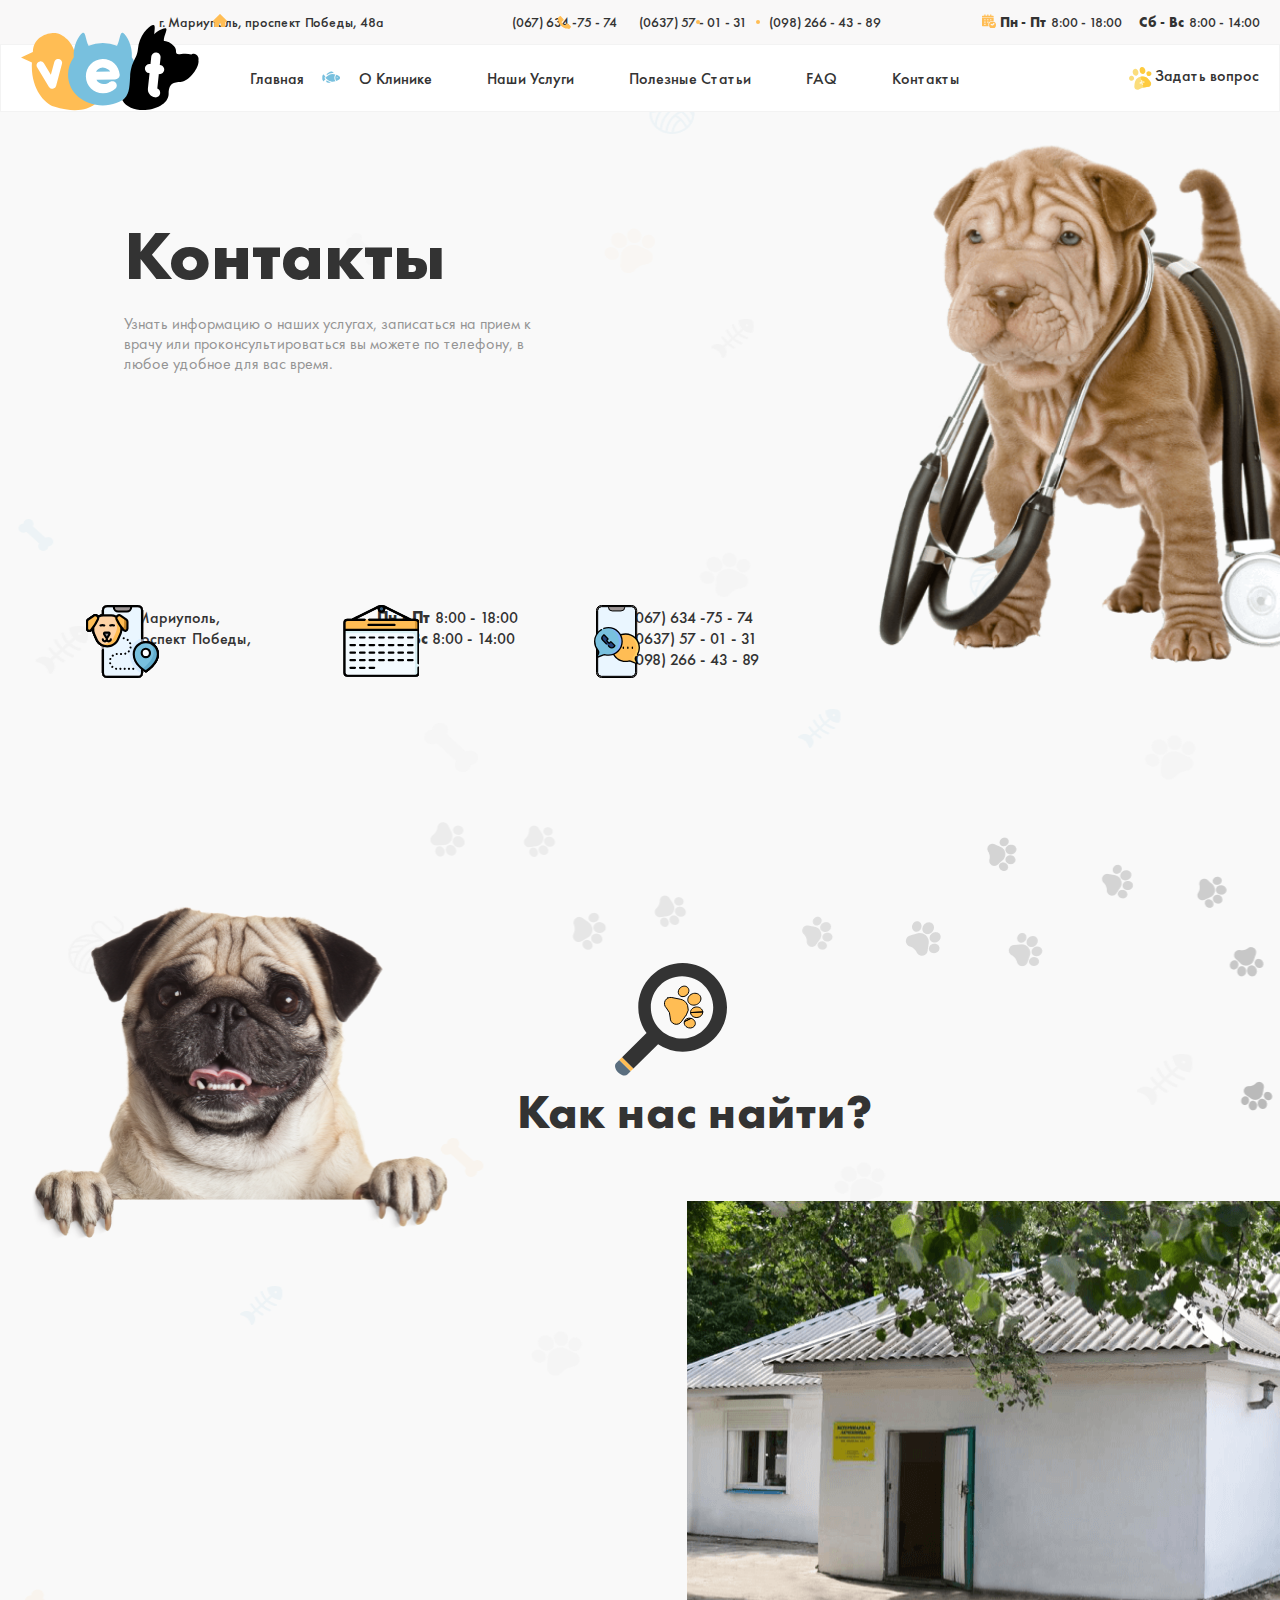
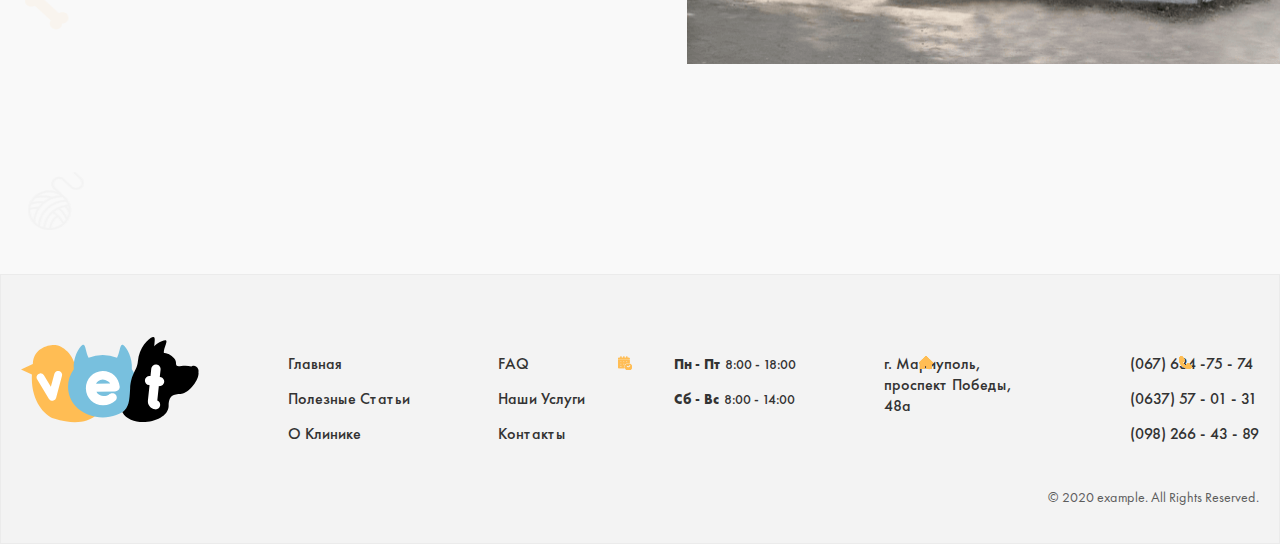
==== contact.html @ 7e8139a7 "contact" ====
<!DOCTYPE html>
<html lang="en">
<head>
  <meta charset="UTF-8">
  <meta http-equiv="X-UA-Compatible" content="IE=edge">
  <meta name="viewport" content="width=device-width, initial-scale=1.0">
  <link rel="stylesheet" href="./main.css">
  <title>Vetrinary clinic</title>
</head>
<body>
  <!-- Header started -->
  <header class="site-header">
    <div class="header-start">
      <div class="container">
        <address class="header-adress">
          <a href="https://goo.gl/maps/KD8xaabStSmaxJj96" target="blank" class="start-link">г. Мариуполь, проспект Победы, 48а</a>
          <ul class="adress-list">
            <li class="adress-item">
              <a href="tell:+0676347574" class="adress-link">(067) 634 -75 - 74</a>
            </li>
            <li class="adress-item">
              <a href="tell:+0637570131" class="adress-link">(0637) 57 - 01 - 31</a>
            </li>
            <li class="adress-item">
              <a href="tell:+0982664389" class="adress-link">(098) 266 - 43 - 89</a>
            </li>
          </ul>
          <ul class="time-list">
            <li class="time-item">
              <strong class="time-bold">Пн - Пт</strong>
              <time class="adress-time" datetime="2023-11-07T08:00+05:00">8:00 - 18:00</time>
            </li>
            <li class="time-item">
              <strong class="time-bold">Сб - Вс</strong>
              <time class="adress-time" datetime="2023-11-07T08:00+05:00">8:00 - 14:00</time>
            </li>
          </ul>
        </address>
      </div>
    </div>
    <div class="header-wrapper">
      <div class="container">
        <div class="header-wrap">
          <a href="./index.html" class="header-link">
            <img src="./images/logo.svg" width="178" height="86" alt="Veteterinary cilinic's logo" class="header-image">
          </a>
          <nav class="site-nav">
            <ul class="nav-list">
              <li class="nav-item">
                <a href="./index.html" class="nav-link">Главная</a>
              </li><li class="nav-item">
                <a href="#" class="nav-link">О Клинике</a>
              </li>
              <li class="nav-item">
                <a href="#" class="nav-link">Наши Услуги</a>
              </li>
              <li class="nav-item">
                <a href="#" class="nav-link">Полезные Статьи</a>
              </li>
              <li class="nav-item">
                <a href="#" class="nav-link">FAQ</a>
              </li>
              <li class="nav-item">
                <a href="" class="nav-link">Контакты</a>
              </li>
            </ul>
          </nav>
          <a href="#" class="header-end__link">Задать вопрос</a>
        </div>
      </div>
    </div>
  </header>
  <!-- Header finished -->
  <!-- Main section started -->
  <main class="site__main">
    <!-- CONTACT INTRO STARTED -->
    <header class="intro">
      <div class="container">
        <div class="intro__wrapper">
          <h1 class="intro__title">Контакты</h1>
          <div class="intro__tex-wrap">
            <p class="intro__text">Узнать информацию о наших услугах, записаться на прием к врачу или проконсультироваться вы можете по телефону, в любое удобное для вас время.</p>
          </div>
          <div class="intro__wrap">
            <ul class="intro__list">
              <li class="intro__item">
                <a href="https://goo.gl/maps/KD8xaabStSmaxJj96" target="blank"  class="intro__link">г. Мариуполь, проспект Победы, 48а</a>
              </li>
            </ul>
            <ul class="intro__list">
              <li class="intro__item">
                <ul class="intro__list">
                  <li class="intro__item">
                    <strong class="intro__bold">Пн - Пт</strong>
                    <time class="intro__time" datetime="2023-12-07T008-18:00">8:00 - 18:00</time>
                  </li>
                  <li class="intro__item">
                    <strong class="intro__bold">Сб - Вс</strong>
                    <time class="intro__time" datetime="2023-12-07T08-14:00">8:00 - 14:00</time>
                  </li>
                </ul>
              </li>
            </ul>
            <ul class="intro__list">
              <li class="intro__item">
                <a href="tel:+0676347574" class="intro__link">(067) 634 -75 - 74</a>
              </li>
              <li class="intro__item">
                <a href="tel:+0637570131" class="intro__link">(0637) 57 - 01 - 31</a>
              </li>
              <li class="intro__item">
                <a href="tel:0982664389" class="intro__link">(098) 266 - 43 - 89</a>
              </li>
            </ul>
          </div>
        </div>
      </div>
    </header>
    <!-- INTRO SECTION FINISHED -->
    <!--SEARCH SECTION STARTED -->
    <section class="search">
      <div class="container">
        <div class="search__wrap">
          <h2 class="search-title">Как нас найти?</h2>
        </div>
        <div class="search__wrapper">
          <iframe class="search__iframe" src="https://www.google.com/maps/embed?pb=!1m18!1m12!1m3!1d2715.565682645302!2d37.642411599999996!3d47.1075844!2m3!1f0!2f0!3f0!3m2!1i1024!2i768!4f13.1!3m3!1m2!1s0x40e6e6701cd9c691%3A0xe9b99fd0268f089c!2z0L_RgNC-0YHQvy4g0J_QvtCx0LXQtNGLLCA0ONCwLCDQnNCw0YDQuNGD0L_QvtC70YwsINCU0L7QvdC10YbQutCw0Y8g0L7QsdC70LDRgdGC0YwsINCj0LrRgNCw0LjQvdCwLCA4NzUwMA!5e0!3m2!1sru!2s!4v1689160151702!5m2!1sru!2s" width="913" height="466" style="border:0;" allowfullscreen="" loading="lazy" referrerpolicy="no-referrer-when-downgrade"></iframe>
          <img src="./images/vetclinicc.png" width="593" height="463" alt="vetclinic's images" class="search__image">
        </div>
      </div>
    </section>
    <!-- SEARCH SECTION FINISHED -->
  </main>
  <!-- Main section finished -->
 <!-- footer section starated -->
  <footer class="site-footer">
    <div class="container">
      <address class="footer-address">
        <a href="./contact.html" class="footer-link">
          <img src="./images/logo.svg" width="178" height="86" alt="Veteterinary cilinic's logo" class="footer-logo">
        </a>
        <ul class="footer-list">
          <li class="footer-item">
            <a href="./index.html" class="item-link">Главная</a>
          </li>
          <li class="footer-item">
            <a href="" class="item-link">Полезные Статьи</a>
          </li>
          <li class="footer-item">
            <a href="" class="item-link">О Клинике</a>
          </li>
        </ul>
        <ul class="footer-list">
          <li class="footer-item">
            <a href="" class="item-link">FAQ</a>
          </li>
          <li class="footer-item">
            <a href="" class="item-link">Наши Услуги</a>
          </li>
          <li class="footer-item">
            <a href="" class="item-link">Контакты</a>
          </li>
        </ul>
        <ul class="footer-list">
          <li class="footer-item">
            <strong class="bold">Пн - Пт</strong>
            <time datetime="2023-11-07T08:00-06:00" class="footer-time"> 8:00 - 18:00</time>
          </li>
          <li class="footer-item">
            <strong class="bold">Сб - Вс</strong>
            <time class="footer-time" datetime="2023-11-07T08:00-02:00" >8:00 - 14:00</time>
          </li>
        </ul>
        <ul class="footer-list">
          <li class="footer-item">
            <div class="link-wrap"><a href="https://goo.gl/maps/UdEhV4nHPHEZVqum6" target="blank"  class="item-link">г. Мариуполь, проспект Победы, 48а</a></div>
          </li>
        </ul>
        <ul class="footer-list">
          <li class="footer-item">
            <a href="tel:0676347574" class="item-link">(067) 634 -75 - 74</a>
          </li>
          <li class="footer-item">
            <a href="tel:637570131" class="item-link">(0637) 57 - 01 - 31</a>
          </li>
          <li class="footer-item">
            <a href="tel:0982664389" class="item-link">(098) 266 - 43 - 89</a>
          </li>
        </ul>
      </address>
      <p class="footer-desc">© 2020 example. All Rights Reserved.</p>
    </div>
---- main.css ----
@font-face {
  font-display: swap;
  font-family: "FuturaPT";
  font-weight: 400;
  src: url("./fonts/FuturaPT-Book.woff") format("woff"),
  url("./fonts/FuturaPT-Book.woff2") format("woff2");
}
@font-face {
  font-display: swap;
  font-family: "FuturaPT";
  font-weight: 500;
  src: url("./fonts/FuturaPT-Medium.woff") format("woff"),
  url("./fonts/FuturaPT-Medium.woff2") format("woff2");
}
@font-face {
  font-display: swap;
  font-family: "FuturaPT";
  font-weight: 700;
  src: url("./fonts/FuturaPT-Bold.woff") format("woff"),
  url("./fonts/FuturaPT-Bold.woff2") format("woff2");
}
*{
  box-sizing: border-box;
}
html {
  height: 100%;
}
img {
  display: flex;
  flex-direction: column;
}
body {
  margin: 0;
  font-family: "FuturaPT", "Arial", sans-serif;
  font-weight: 500;
  background-image: url("./images/bgbd.png");
  background-size: 1554px 4367px;
  background-color: #f9f9f9;
}
.container {
  max-width: 1350px;
  width: 100%;
  margin: 0 auto;
  padding: 0 20px;
}
/* Header started */
.site-header {
  background-color: #fff;
}
.header-start {
  padding-top: 11px;
  padding-bottom: 12px;
  background-color: #f9f8f8;
}
.header-adress {
  position: relative;
  display: flex;
  justify-content: flex-end;
  align-items: center;
}
.start-link {
  margin-right: 128px;
  color: #333;
  font-size: 14px;
  font-style: normal;
  line-height: normal;
  text-decoration: none;
}
.start-link::before {
  position: absolute;
  top: 3px;
  left: 193px;
  width: 14px;
  height: 13px;
  background-image: url("./images/house.svg");
  background-repeat: no-repeat;
  content: "";
}
.adress-link {
  color: #333;
  font-size: 14px;
  line-height: normal;
  font-style: normal;
  text-decoration: none;
  transition:
  color 0.3s linear,
  background-color 0.3s linear,
  opacity 0.3s linear;
}
.adress-link:hover {
  color: #ffbd54;
}
.adress-link:active {
  color: #333;
  opacity: 0.6;
}
.adress-list {
  display: flex;
  margin-right: 119px;
  margin-top: 0;
  margin-bottom: 0;
  padding-left: 0;
  list-style: none;
}
.adress-list::before {
  position: absolute;
  top: 5px;
  left: 538px;
  width: 13px;
  height: 13px;
  background-image: url("./images/phone.svg");
  background-repeat: no-repeat;
  content: "";
}
.adress-item:not(:last-child) {
  margin-right: 22px;
}
.adress-item:nth-child(2)::before {
  position: absolute;
  top: 9px;
  left: 676px;
  width: 4px;
  height: 4px;
  border-radius: 50%;
  background-color: #ffbd54;
  content: "";
}
.adress-item:nth-child(2)::after {
  position: absolute;
  top: 9px;
  right: 500px;
  width: 4px;
  height: 4px;
  border-radius: 50%;
  background-color: #ffbd54;
  content: "";
}
.time-list {
  display: flex;
  margin-top: 0;
  margin-bottom: 0;
  gap: 17px;
  justify-content: space-between;
  padding-left: 0;
  list-style: none;
}
.time-list::before {
  position: absolute;
  top: 3px;
  right: 264px;
  width: 14px;
  height: 14px;
  background-image: url("./images/schedule.svg");
  content: "";
}
.time-bold {
  color: #333;
  font-size: 14px;
  font-style: normal;
  line-height: normal;
}
.adress-time {
  color: #333;
  font-size: 14px;
  font-style: normal;
  line-height: normal;
}
.header-wrapper {
  background-color: #fff;
  border: 1px solid #f3f3f3;
}
.header-wrap {
  position: relative;
  display: flex;
  justify-content: flex-end;
  align-items: center;
  padding-top: 20px;
  padding-bottom: 20px;
  z-index: 1;
}
.header-image:hover {
  opacity: 0.8;
}
.header-image:active {
  opacity: 0.6;
}
.header-link {
  position: absolute;
  top: -20px;
  left: 0;
  z-index: 3;
  text-decoration: none;
}
.nav-list {
  display: flex;
  justify-content: flex-end;
  align-items: center;
  margin-top: 0;
  margin-bottom: 0;
  padding-left: 0;
  list-style: none;
}
.nav-list::before {
  position: absolute;
  top: 22px;
  left: 299px;
  width: 20px;
  height: 20px;
  background-image: url("./images/fish.svg");
  content: "";
}
.nav-item:not(:last-child) {
  margin-right: 55px;
}
.nav-item {
  margin-right: 195px;
}

.nav-link {
  color: #333;
  font-size: 16px;
  line-height: normal;
  text-decoration: none;
  border-bottom: 5px solid transparent;
  transition:
  color 0.3s linear,
  border 0.3s linear,
  opacity 0.3s linear;
}
.nav-link:hover {
  border-color:  #f4ffad;
}
.nav-link:active {
  border-color: #f4ffad;
  opacity: 0.6;
}
.header-end__link {
  color: #333;
  text-align: right;
  font-size: 16px;
  line-height: normal;
  text-decoration: none;
  border-bottom: 5px solid transparent;
  transition:
  color 0.3s linear,
  border 0.3s linear,
  opacity 0.3s linear;
}
.header-end__link::before {
  position: absolute;
  right: 103px;
  right: 107px;
  width: 25px;
  height: 25px;
  background-image: url("./images/dog.svg");
  content: "";
}
.header-end__link:hover {
  border-color: #f4ffad;
}
.header-end__link:active {
  opacity: 0.6;
}
/* Header finished  */
/* Hero section started  */
.site-main {
}
.hero {
  padding-top: 153px;
  padding-right: 97px;
  padding-bottom: 354px;
  background-position: calc(50% - 517px) calc(50% + -155px), calc(50% - -740px) calc(50% + 120px);
  background-image: url("./images/Grouphero.png"), url("./images/Groupheroikki.png");
  background-repeat: no-repeat;
}
.hero-wrapper {
  position: relative;
  margin-left: auto;
  width: 608px;
}
.hero-title {
  margin-top: 0;
  margin-bottom: 29px;
  color: #333;
  font-size: 70px;
  font-weight: 700;
  line-height: 64px;
}
.hero-span {
  display: block;
  color: #78c0de;
  font-size: 70px;
  font-weight: 700;
  line-height: 64px;

}
.hero-desc {
  margin-top: 0;
  margin-bottom: 38px;
  color: #949494;
  font-size: 16px;
  font-weight: 400;
  line-height: 21px;
}
.hero-link {
  padding: 15px 48px 16px 47px;
  color: #fff;
  font-size: 16px;
  line-height: normal;
  border-radius: 3px;
  background-color: #333;
  text-decoration: none;
  transition:
  color 0.3s linear,
  background-color 0.3s linear,
  opacity 0.3s linear;
}
.hero-link:hover {
  color: #333;
  border-radius: 3px;
  background-color: #ffbd54;
}
.hero-link:active {
  color: #333;
  border-radius: 3px;
  background-color: #ffbd54;
  opacity: 0.6;
}
/* Hero section finished */
/* CONTACT INTRO STARTED */
.intro {
  padding-top: 111px;
  background-image: url("./images/bigdog.png");
  background-repeat: no-repeat;
  background-size: contain;
  background-position: calc(50% - -476px) calc(50% + 0px);
}
.intro__wrapper {
  margin-left: 104px;
}
.intro__tex-wrap {
  width: 447px;
}
.intro__title {
  margin-top: 0;
  margin-bottom: 27px;
  color: #333;
  font-size: 70px;
  font-weight: 700;
  line-height: 64px;
}
.intro__text {
  margin-top: 0;
  margin-bottom: 217px;
  color: #949494;
  font-size: 16px;
  font-weight: 400;
  line-height: 20px;
}
.intro__wrap {
  display: flex;
  justify-content: flex-start;
  padding-left: 0;
  list-style: none;
}
.intro__list {
  list-style: none;
  padding-left: 0;
}
.intro__item {
  width: 153px;
  margin-right: 100px;
}
.intro__item:nth-child(1)::before {
  position: absolute;
  top: calc(50% - -155px);
  left: calc(50% - 554px);
  width: 73px;
  height: 73px;
  background-image: url("./images/location.svg");
  background-repeat: no-repeat;
  content: "";
}
.intro__item:nth-child(2)::before {
  position: absolute;
  top: calc(50% - -155px);
  left: calc(50% - 297px);
  width: 76px;
  height: 72px;
  background-image: url("./images/calendar.svg");
  background-repeat: no-repeat;
  content: "";
}
.intro__item:nth-child(3)::before {
  position: absolute;
  top: calc(50% - -155px);
  left: calc(50% - 46px);
  width: 46px;
  height: 73px;
  background-image: url("./images/phonee.svg");
  background-repeat: no-repeat;
  content: "";
}
.intro__link {
  color: #333;
  font-size: 16px;
  line-height: normal;
  text-decoration: none;
}
.intro__item__time {
  display: inline-block;
}
.intro__bold {
  color: #333;
  font-size: 16px;
  line-height: normal;
}
.intro__time {
  color: #333;
  font-size: 16px;
  line-height: normal;
}
/* CONTACT INTRO FINISHED */
/* SEARCH SECTION STARTED */
.search {
  padding-top: 395px;
  padding-bottom: 206px;
  background-image: url("./images/dog1.png");
  background-position: calc(50% - -50px) calc(50% + -251px);
  background-repeat: no-repeat;
  background-size: 1337px 427px;;
}
.search-title {
  display: block;
  margin-left: 497px;
  margin-bottom: 60px;
  margin-top: 0;
  color: #333;
  font-size: 48px;
  font-weight: 700;
  line-height: normal;
}

.search-title::before {
  position: absolute;
  top: -118px;
  left: 595px;
  width: 112px;
  height: 113px;
  background-image: url("./images/object.svg");
  background-repeat: no-repeat;
  content: "";
}
.search__wrap {
  position: relative;
}
.search__wrapper {
  display: flex;

}
.search__iframe {
  position: relative;
  top: 0;
  left: -91px;
  z-index: 20;
  width: 913px;
  height: 466px;
}
.search__image {
  position: absolute;
  top: 1201px;
  right: 0px;
}
/* SEARCH SECTION FINISHED */
/* Article section started  */
.wrap-article {
  padding-bottom: 191px;
  position: relative;
}
.article-wrapper {
  width: 753px;
  margin-left: 313px;
  margin-right: 244px;
}
.article-wrapper::before {
  position: absolute;
  top: calc(25% - 115px);
  left: calc(50% + -434px);
  width: 142px;
  height: 128px;
  background-image: url("./images/left.svg");
  background-repeat: no-repeat;
  content: "";
}
.article-wrapper::after {
  position: absolute;
  top: calc(25% - 54px);
  right: calc(50% + -580px);
  width: 142px;
  height: 128px;
  background-image: url("./images/right.svg");
  background-repeat: no-repeat;
  content: "";
}
.article-blockquote {
  display: flex;
  align-items: center;
  margin: 0;
  margin-bottom: 70px;
  color: #949494;
  text-align: center;
  font-size: 20px;
  font-weight: 400;
  line-height: normal;
}
.article-blockquote::before {
  position: absolute;
  top: calc(25% - 124px);
  left: calc(50% + -79px);
  width: 142px;
  height: 1px;
  background-image: url("./images/line.svg");
  background-repeat: no-repeat;
  content: "";
}
.article-blockquote::after {
  position: absolute;
  top: calc(25% - -23px);
  left: calc(50% + -79px);
  width: 142px;
  height: 1px;
  background-image: url("./images/line.svg");
  background-repeat: no-repeat;
  content: "";
}
.article-cite {
  display: block;
  margin: 0 auto;
  text-align: center;
  color: #333;
  font-size: 18px;
  font-style: normal;
  line-height: normal;
}
/* Article section finished */
/* services section started  */
.services {
  padding-bottom: 145px;
}
.services-title {
  text-align: center;
  margin-bottom: 80px;
  color: #333;
  font-size: 48px;
  font-weight: 700;
  line-height: 54px;
}

.services-wrapper {
  position: relative;
}
.services-button {
  position: absolute;
  top: 105px;
  left: -26px;
  width: 50px;
  height: 50px;
  margin-right: 50px;
  background-color: #f9f9f9;
  border: none;
  z-index: 5;
  transition:
  color 0.3s linear,
  background-color 0.3s linear,
  opacity 0.3s linear;
}
.services-endbutton {
  position: absolute;
  top: 92px;
  right: -74px;
  width: 50px;
  height: 50px;
  margin-right: 50px;
  background-color: #f9f9f9;
  border: none;
  z-index: 5;
  transition:
  color 0.3s linear,
  background-color 0.3s linear,
  opacity 0.3s linear;
}
.services-button::before {
  position: absolute;
  top: 14px;
  left: 15px;
  width: 14px;
  height: 26px;
  background-image: url("./images/arrow.svg");
  background-repeat: no-repeat;
  content: "";
}
.services-endbutton::after {
  position: absolute;
  top: 12px;
  right: 16px;
  width: 14px;
  height: 26px;
  background-image: url("./images/arrowch.svg");
  background-repeat: no-repeat;
  content: "";
}
.services-button:hover  {
  background-color: #fff;
}
.services-button:active  {
  opacity: 0.6;
}
.services-endbutton:hover {
  background-color: #fff;
}
.services-endbutton:active {
  opacity: 0.6;
}
.services-list {
  display: flex;
  justify-content: space-between;
  align-items: flex-start;
  width: 1223px;
  margin: 0 auto;
  margin-bottom: 0;
  padding-left: 0;
  list-style: none;
}
.services-item {
  position: relative;
  width: 193px;
  padding: 129px 32px 28px 35px;
  border-radius: 5px 5px 0px 0px;
  background-color: #fff;
  border-radius: 5px;
  margin: 0;
  border: 1px solid #f3f3f3;
  transition:
  color 0.3s linear,
  background-color 0.3s linear,
  opacity 0.3s linear;
}
.services-item:hover {
  opacity: 0.8;
}
.services-item:active {
  opacity: 0.6;
}
.services-item:first-child {
  width: 193px;
  border-bottom: 42px;
  margin: 0;
  margin-right: 7px;
  padding-bottom: 42px;
  border: none;
}
.services-item:nth-child(2) {
  width: 193px;
}
.services-item:nth-child(3) {
  width: 193px;
}
.services-item:nth-child(4) {
  width: 193px;
  padding-top: 140px;
  padding-bottom: 39px;
}
.services-item:nth-child(5) {
  width: 193px;
}.services-item:nth-child(6) {
  width: 193px;
  padding-top: 140px;
  padding-bottom: 39px;
}

.services-item:nth-child(5) {
  width: 193px;
}
.services-item:nth-child(6) {
  width: 193px;
  padding-top: 140px;
  padding-bottom: 39px;
}
.services-link {
  text-decoration: none;
}
.services-subtitle {
  margin-top: 0;
  margin-bottom: 0;
  color: #333;
  text-align: center;
  font-size: 18px;
  line-height: 22px;
}
.services-subtitle__befor {
  margin-top: 0;
  margin-bottom: 0;
  color: #333;
  text-align: center;
  font-size: 18px;
  line-height: 22px;
}
.services-subtitle__befor::before {
  position: absolute;
  top: 26px;
  left: 75px;
  width: 61px;
  height: 77px;
  background-image: url("./images/doctor.svg");
  background-repeat: no-repeat;
  content: "";
}
.services-subtitle::before {
  position: absolute;
  top: 27px;
  left: 53px;
  width: 61px;
  height: 77px;
  content: "";
}
.services-item:nth-child(2) .services-subtitle::before {
  background-image: url("./images/woman.svg");
  width: 61px;
  height: 77px;
}
.services-item:nth-child(3) .services-subtitle::before{
  background-image: url("./images/dogm.svg");
  width: 72px;
  height: 78px;
}
.services-item:nth-child(4) .services-subtitle::before {
  background-image: url("./images/gogdog.svg");
  width: 76px;
  height: 76px;
}
.services-item:nth-child(5) .services-subtitle::before {
  background-image: url("./images/texnno.svg");
  width: 78px;
  height: 78px;
}
.services-item:nth-child(6) .services-subtitle::before{
  background-image: url("./images/gogh.svg");
  width: 76px;
  height: 76px;
}
.services-wrap {
  display: flex;
  width: 1223px;
  margin: 0 auto;
  border-radius: 0px 5px 5px 5px;
  background-color: #fff;
  padding-left: 35px;
  padding-top: 41px;
  padding-bottom: 41px;
}
.services-image {
  margin-right: 67px;
}
.end-wrapper {
  position: relative;
  width: 492px;
}
.end-subtitle {
  color: #333;
  font-size: 36px;
  line-height: 20px;
}
.top-desc {
  margin-bottom: 9px;
  color: #949494;
  font-size: 16px;
  font-weight: 400;
  line-height: 20px;
}
.end-desc {
  margin-bottom: 54px;
  color: #949494;
  font-size: 16px;
  font-weight: 400;
  line-height: 20px;
}
.top-link {
  margin-right: 21px;
  padding: 15px 36px 16px 63px;
  color: #fff;
  font-size: 16px;
  line-height: normal;
  border-radius: 3px;
  background: #ffbd54;
  text-decoration: none;
  transition:
  color 0.3s linear,
  background-color 0.3s linear,
  opacity 0.3s linear;
}
.top-link::before {
  position: absolute;
  top: 305px;
  left: 37px;
  width: 21px;
  height: 21px;
  background-image: url("./images/top.svg");
  background-repeat: no-repeat;
  content: "";
}
.top-link:hover {
  color: #ffbd54;
  border-radius: 3px;
  background-color: #333;
}
.top-link:active {
  opacity: 0.6;
}
.end-link {
  padding: 15px 37px 14px 64px;
  color: #fff;
  font-size: 16px;
  line-height: normal;
  border-radius: 3px;
  background: #333;
  text-decoration: none;
  transition:
  color 0.3s linear,
  background-color 0.3s linear,
  opacity 0.3s linear;
}
.end-link::before {
  position: absolute;
  top: 305px;
  left: 240px;
  width: 21px;
  height: 21px;
  background-image: url("./images/end.svg");
  background-repeat: no-repeat;
  content: "";
}
.end-link:hover {
  color: #333;
  border-radius: 3px;
  background-color: #ffbd54;
}
.end-link:active {
  opacity: 0.6;
}
/* Services section finished */
/* Article subscript started */
.article-subscript {
  padding-top: 90px;
  padding-bottom: 88px;
  background-image: url("./images/kuchuk.png");
  background-repeat: no-repeat;
  background-position: center top 2px;
}
.subscript-wrapper {
  margin-left: 82px;
  padding: 87px;
}
.subscript-title {
  margin-bottom: 32px;
  color: #fff;
  font-size: 48px;
  font-weight: 700;
  line-height: 20px;
}
.subscript-input {
  padding: 18px 147px 12px 22px;
  margin-right: 21px;
  color: #949494;
  font-size: 16px;
  font-weight: 400;
  border: none;
  line-height: 20px;
  border-radius: 5px;
  background-color: #fff;
}
.subscript-button {
  padding: 15px 53px 14px 51px;
  color: #fff;
  font-size: 16px;
  line-height: normal;
  border-radius: 3px;
  background-color: #333;
  border: none;
  transition:
  color 0.3s linear,
  background-color 0.3s linear,
  opacity 0.3s linear;
}
.subscript-button:hover {
  color: #333;
  border-radius: 3px;
  background-color: #ffbd54;
}
.subscript-button:active {
  opacity: 0.6;
}
/* Article subscript finished */
/* Useful section started */
.useful {
  padding-top: 126px;
  padding-bottom: 265px;
}
.useful-wrap {
  margin: 0 auto;
  position: relative;
  width: 305px;
  padding: 21px 22px 38px 30px;
}
.useful-subtitle__wrap {
  width: 182px;
}
.useful-title {
  margin-top: 0;
  margin-bottom: 0;
  margin-bottom: 80px;
  color: #333;
  text-align: center;
  font-size: 48px;
  font-weight: 700;
  line-height: 20px;
}
.useful-list {
  display: flex;
  list-style: none;
  padding-left: 0;
}
.useful-item {
  border-radius: 5px;
  border: 1px solid #f3f3f3;
  background-color: #fff;
  border-radius: 5px;
  border: 1px solid #e4e4e2;
}
.house-list {
  display: flex;
  justify-content: space-between;
  list-style: none;
  padding-left: 0;
}
.house-item {
  padding-top: 42px;
  padding-left: 34px;
  padding-bottom: 39px;
  padding-right: 31px;
  border-radius: 5px;
  border-bottom: none;
  background: #fff;
}
.active-list__item {
  margin-right: 24px;
}
.useful-time {
  display: block;
  text-align: end;
  color: #949494;
  font-size: 14px;
  line-height: normal;
}
.useful-subtitle {
  margin-top: 0;
  color: #000;
  font-size: 22px;
  font-weight: 700;
  line-height: 25px;
}
.useful-text_wrapper {
  width: 244px;
}
.useful-text {
  color: #949494;
  font-size: 16px;
  font-weight: 400;
  line-height: 20px;
}
.useful-link {
  color: #333;
  font-size: 16px;
  line-height: normal;
  text-decoration: none;
  transition:
  color 0.3s linear,
  background-color 0.3s linear,
  opacity 0.3s linear;
}
.useful-link:hover {
  color: #ffbd54;
}
.useful-link:active {
  color: #333333;
  opacity: 0.6;
}
.useful-link::before {
  display: inline-flex;
  width: 25px;
  height: 25px;
  margin-right: 5px;
  background-image: url("./images/dog.svg");
  background-repeat: no-repeat;
  background-position: center;
  vertical-align: middle;
  content: "";
}
.usefull-wrap {
}
.usefull-list {
  list-style: none;
  padding-left: 0;
}
.usefull-item {
}
.active__item {
  display: flex;
  margin-right: 24px;
}
.usefull-link {
  color: #3d9cea;
  text-align: center;
  font-size: 14px;
  font-weight: 400;
  line-height: 22px;
  text-decoration: none;
}

.usefull-time {
  text-align: right;
  color: #949494;
  font-size: 14px;
  line-height: normal;
}
.usefull-subtitle__wrapper {
  width: 270px;
}
.usefull-subtitle {
  margin-bottom: 0;
  color: #333;
  font-size: 26px;
  font-weight: 700;
  line-height: 29px;
}
.usefull-desc {
  margin-bottom: 26px;
  color: #949494;
  font-size: 16px;
  font-weight: 400;
  line-height: 20px;
}
.usefull-endlink {
  color: #333;
  font-size: 16px;
  line-height: normal;
  text-decoration: none;
}
.useful-link {
  text-decoration: none;
}
.active__link {
  margin-right: 67px;
}
/* Article subscript finished */
/* Contact section started */
.contact {
  margin: 0 auto;
  padding-top: 62px;
  padding-bottom: 247px;
}
.text-wrap {
  width: 334px;
}
.contact-wrap {
  position: relative;
  top: 0px;
  left: -87px;
  width: 965px;
  padding: 62px 0 74px 155px;
  background-image: url("./images/contact.png");
  background-repeat: no-repeat;
  background-color: #333333;
}
.contact-title {
  margin-top: 0;
  margin-bottom: 14px;
  color: #fff;
  font-size: 48px;
  font-weight: 700;
  line-height: normal;
}
.contact-wrapper {
  position: relative;
  margin-left: 465px;
}
.frame-wrap {
  position: absolute;
  left: -550px;
  z-index: 5;
}
.contact-text {
  margin-top: 0;
  margin-bottom: 29px;
  color: #949494;
  font-size: 16px;
  font-weight: 400;
  line-height: 20px;
}
.contact-form {
  display: flex;
  flex-direction: column;
  align-items: start;
}
.contact-input {
  width: 375px;
  padding-left: 22px;
  padding-top: 16px;
  padding-bottom: 13px;
  margin-bottom: 14px;
  color: #949494;
  font-size: 16px;
  font-weight: 400;
  line-height: normal;
}
.contact-textarea {
  width: 375px;
  height: 42px;
  padding-left: 22px;
  padding-top: 17px;
  padding-bottom: 127px;
  margin-bottom: 30px;
  resize: none;
  outline: none;
  color: #949494;
  font-size: 16px;
  font-weight: 400;
  line-height: normal;
  overflow:  hidden;
}
.contact-button {
  padding: 15px 49px 14px 50px;
  color: #fff;
  font-size: 16px;
  line-height: normal;
  background-color: #ffbd54;
}
.contact-textarea::placeholder {
  color: #949494;
  font-size: 16px;
  font-weight: 400;
  line-height: normal;
}
/* Contact section finished */
/* Footer section started */
.site-footer {
  padding-top: 62px;
  padding-bottom: 23px;
  border: 1px solid #ebebeb;
  background-color: #f3f3f3;
}
.footer-address {
  position: relative;
  display: flex;
  justify-content: space-between;
}
.link-wrap {
  width: 157px;
}
.footer-list {
  padding-left: 0;
  list-style: none;}
  .footer-item {
    margin-bottom: 14px;
  }
  .footer-item::before {
    position: absolute;
    top: 19px;
    left: 1158px;
    width: 13px;
    height: 13px;
    background-image: url("./images/phone.svg");
    background-repeat: no-repeat;
    content: ""
  }
  .item-link {
    color: #333;
    font-size: 16px;
    font-style: normal;
    line-height: normal;
    text-decoration: none;
    border-bottom: 5px solid transparent;
    transition:
    border-color 0.3s linear,
    opacity 0.3s linear;
  }
  .item-link:hover {
    border-color: #f4ffad;
  }
  .item-link:active {
    opacity: 0.6;
  }
  .item-link::before {
    position: absolute;
    top: 19px;
    left: 898px;
    width: 14px;
    height: 13px;
    background-image: url("./images/house.svg");
    background-repeat: no-repeat;
    content: "";
  }
  .bold {
    color: #333;
    font-size: 14px;
    font-style: normal;
    line-height: normal;
  }
  .bold::before {
    position: absolute;
    top: 19px;
    right: 627px;
    width: 14px;
    height: 14px;
    background-image: url("./images/schedule.svg");
    content: "";
  }
  .footer-time {
    color: #333;
    font-size: 14px;
    font-style: normal;
    font-weight: 500;
    line-height: normal;
  }
  .footer-desc {
    display: block;
    text-align: end;
    color: #5C5C5C;
    font-size: 14px;
    font-weight: 400;
    line-height: normal;
  }
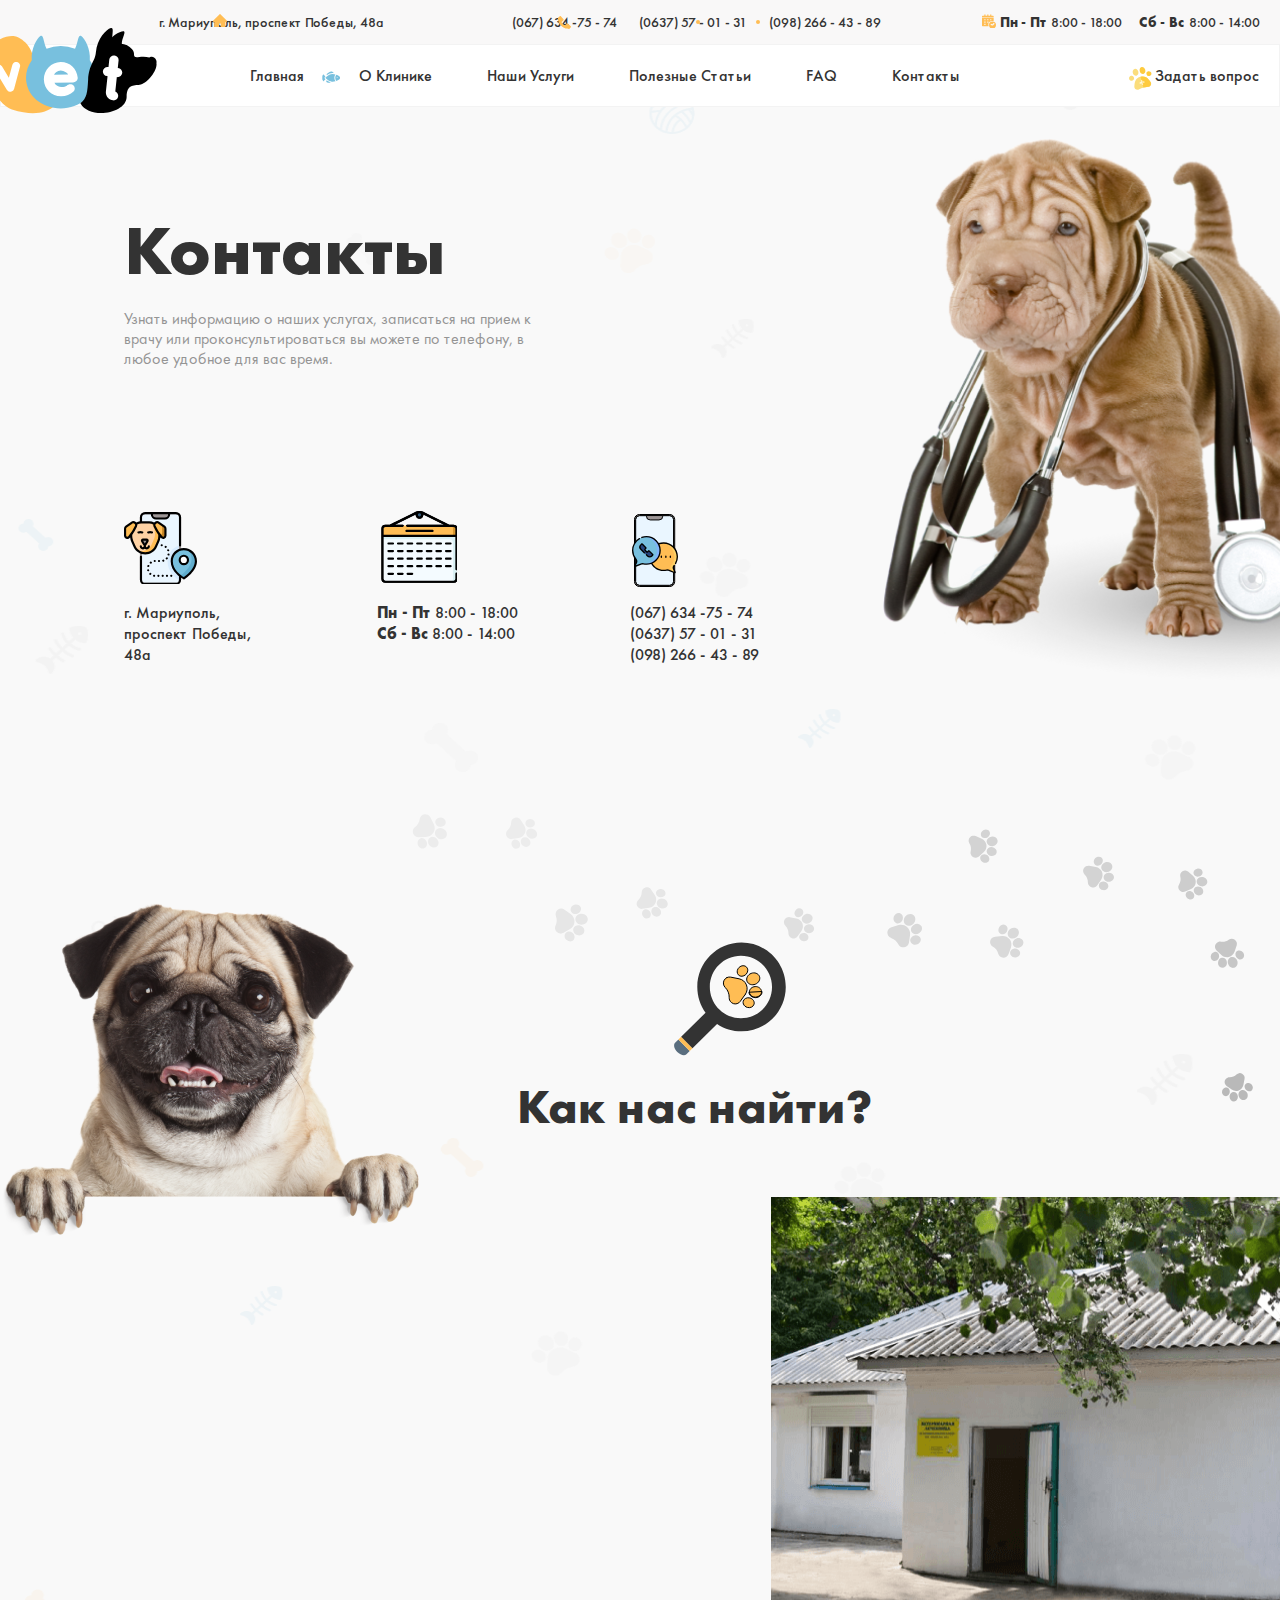
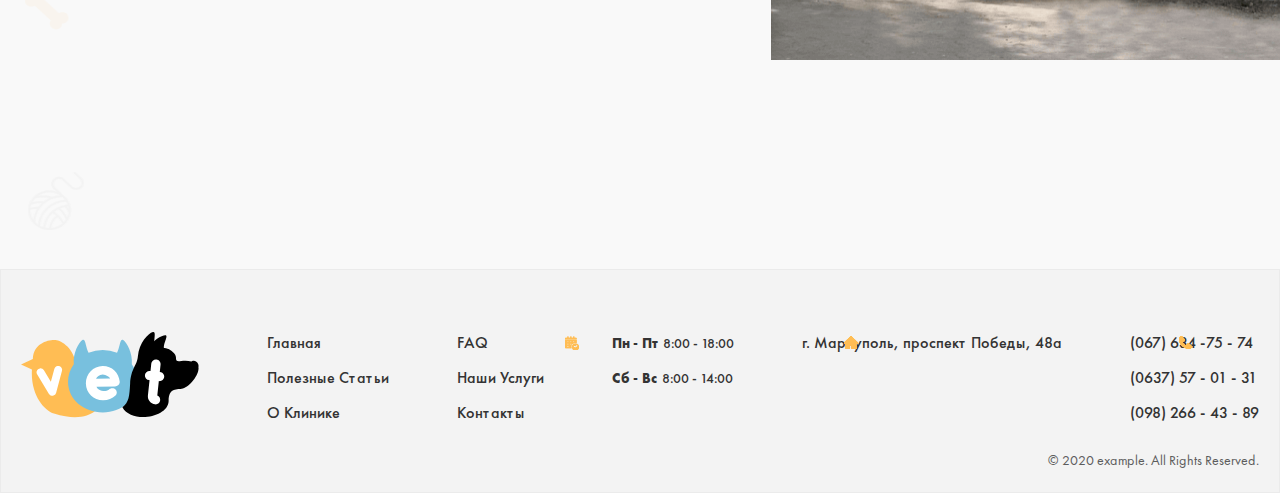
==== commit 0f5733f6: "xatolar to'g'irlandi" ====
--- a/contact.html
+++ b/contact.html
@@ -81,10 +81,10 @@
           <div class="intro__tex-wrap">
             <p class="intro__text">Узнать информацию о наших услугах, записаться на прием к врачу или проконсультироваться вы можете по телефону, в любое удобное для вас время.</p>
           </div>
-          <div class="intro__wrap">
+          <address class="intro__wrap">
             <ul class="intro__list">
               <li class="intro__item">
-                <a href="https://goo.gl/maps/KD8xaabStSmaxJj96" target="blank"  class="intro__link">г. Мариуполь, проспект Победы, 48а</a>
+                <a href="https://goo.gl/maps/KD8xaabStSmaxJj96" target="blank"  class="intro__link intro__active">г. Мариуполь, проспект Победы, 48а</a>
               </li>
             </ul>
             <ul class="intro__list">
@@ -109,10 +109,10 @@
                 <a href="tel:+0637570131" class="intro__link">(0637) 57 - 01 - 31</a>
               </li>
               <li class="intro__item">
-                <a href="tel:0982664389" class="intro__link">(098) 266 - 43 - 89</a>
+                <a href="tel:0982664389" class="intro__link intro__tel">(098) 266 - 43 - 89</a>
               </li>
             </ul>
-          </div>
+          </address>
         </div>
       </div>
     </header>
@@ -121,6 +121,7 @@
     <section class="search">
       <div class="container">
         <div class="search__wrap">
+          <!-- <img src="./images/ggggg.png" alt="" class="search__image"> -->
           <h2 class="search-title">Как нас найти?</h2>
         </div>
         <div class="search__wrapper">
--- a/main.css
+++ b/main.css
@@ -26,8 +26,7 @@
   height: 100%;
 }
 img {
-  display: flex;
-  flex-direction: column;
+  display: block;
 }
 body {
   margin: 0;
@@ -186,8 +185,8 @@
 }
 .header-link {
   position: absolute;
-  top: -20px;
-  left: 0;
+  top: calc(50% - 48px);
+  left: calc(50% + -661px);
   z-index: 3;
   text-decoration: none;
 }
@@ -240,10 +239,9 @@
   font-size: 16px;
   line-height: normal;
   text-decoration: none;
-  border-bottom: 5px solid transparent;
   transition:
   color 0.3s linear,
-  border 0.3s linear,
+  background-color 0.3s linear,
   opacity 0.3s linear;
 }
 .header-end__link::before {
@@ -256,20 +254,19 @@
   content: "";
 }
 .header-end__link:hover {
-  border-color: #f4ffad;
+  color: #ffbd54;
 }
 .header-end__link:active {
   opacity: 0.6;
 }
 /* Header finished  */
 /* Hero section started  */
-.site-main {
-}
+
 .hero {
   padding-top: 153px;
   padding-right: 97px;
   padding-bottom: 354px;
-  background-position: calc(50% - 517px) calc(50% + -155px), calc(50% - -740px) calc(50% + 120px);
+  background-position: calc(50% - 515px) calc(50% + -91px), calc(50% - -740px) calc(50% + 160px);
   background-image: url("./images/Grouphero.png"), url("./images/Groupheroikki.png");
   background-repeat: no-repeat;
 }
@@ -304,6 +301,7 @@
 }
 .hero-link {
   padding: 15px 48px 16px 47px;
+  display: inline-block;
   color: #fff;
   font-size: 16px;
   line-height: normal;
@@ -330,7 +328,7 @@
 /* CONTACT INTRO STARTED */
 .intro {
   padding-top: 111px;
-  background-image: url("./images/bigdog.png");
+  background-image: url("./images/contactibg.png");
   background-repeat: no-repeat;
   background-size: contain;
   background-position: calc(50% - -476px) calc(50% + 0px);
@@ -364,6 +362,7 @@
   list-style: none;
 }
 .intro__list {
+  position: relative;
   list-style: none;
   padding-left: 0;
 }
@@ -371,52 +370,55 @@
   width: 153px;
   margin-right: 100px;
 }
-.intro__item:nth-child(1)::before {
-  position: absolute;
-  top: calc(50% - -155px);
-  left: calc(50% - 554px);
-  width: 73px;
+.intro__link {
+  color: #333;
+  font-size: 16px;
+  font-style: normal;
+  line-height: normal;
+  text-decoration: none;
+}
+.intro__active::before {
+  position: absolute;
+  top: calc(50% - 122px);
+  left: calc(50% - 127px);
+  width: 76px;
+  height: 72px;
+  background-image: url("./images/location.svg");
+  background-repeat: no-repeat;
+  content: "";
+}
+.intro__tel::before {
+  position: absolute;
+  top: calc(50% - 120px);
+  left: calc(50% - 125px);
+  width: 46px;
   height: 73px;
-  background-image: url("./images/location.svg");
-  background-repeat: no-repeat;
-  content: "";
-}
-.intro__item:nth-child(2)::before {
-  position: absolute;
-  top: calc(50% - -155px);
-  left: calc(50% - 297px);
+  background-image: url("./images/phonee.svg");
+  background-repeat: no-repeat;
+  content: "";
+}
+.intro__item__time {
+  display: inline-block;
+}
+.intro__bold {
+  color: #333;
+  font-style: normal;
+  font-size: 16px;
+  line-height: normal;
+}
+.intro__bold::before {
+  position: absolute;
+  top: calc(50% - 112px);
+  left: calc(50% - 73px);
   width: 76px;
   height: 72px;
   background-image: url("./images/calendar.svg");
   background-repeat: no-repeat;
   content: "";
 }
-.intro__item:nth-child(3)::before {
-  position: absolute;
-  top: calc(50% - -155px);
-  left: calc(50% - 46px);
-  width: 46px;
-  height: 73px;
-  background-image: url("./images/phonee.svg");
-  background-repeat: no-repeat;
-  content: "";
-}
-.intro__link {
-  color: #333;
-  font-size: 16px;
-  line-height: normal;
-  text-decoration: none;
-}
-.intro__item__time {
-  display: inline-block;
-}
-.intro__bold {
-  color: #333;
-  font-size: 16px;
-  line-height: normal;
-}
 .intro__time {
   color: #333;
+  font-style: normal;
   font-size: 16px;
   line-height: normal;
 }
@@ -425,10 +427,10 @@
 .search {
   padding-top: 395px;
   padding-bottom: 206px;
-  background-image: url("./images/dog1.png");
-  background-position: calc(50% - -50px) calc(50% + -251px);
-  background-repeat: no-repeat;
-  background-size: 1337px 427px;;
+  background-image: url("./images/bgbgbg.svg");
+  background-position: calc(50% - -233px) calc(50% + -303px);
+  background-repeat: no-repeat;
+  background-size: 934px 329px;;
 }
 .search-title {
   display: block;
@@ -440,21 +442,11 @@
   font-weight: 700;
   line-height: normal;
 }
-
-.search-title::before {
-  position: absolute;
-  top: -118px;
-  left: 595px;
-  width: 112px;
-  height: 113px;
-  background-image: url("./images/object.svg");
-  background-repeat: no-repeat;
-  content: "";
-}
 .search__wrap {
   position: relative;
 }
 .search__wrapper {
+  position: relative;
   display: flex;
 
 }
@@ -462,14 +454,24 @@
   position: relative;
   top: 0;
   left: -91px;
-  z-index: 20;
   width: 913px;
   height: 466px;
 }
+.search-title::before {
+  position: absolute;
+  top: calc(50% - 207px);
+  left: calc(0% + -27px);
+  width: 443px;
+  height: 342px;
+  background-image: url("./images/doc.png");
+  background-repeat: no-repeat;
+  content: "";
+  z-index: 2;
+}
 .search__image {
   position: absolute;
-  top: 1201px;
-  right: 0px;
+  top: 0px;
+  right: -104px;
 }
 /* SEARCH SECTION FINISHED */
 /* Article section started  */
@@ -548,8 +550,9 @@
   padding-bottom: 145px;
 }
 .services-title {
+  margin-top: 0;
+  margin-bottom: 80px;
   text-align: center;
-  margin-bottom: 80px;
   color: #333;
   font-size: 48px;
   font-weight: 700;
@@ -750,6 +753,7 @@
 }
 .services-wrap {
   display: flex;
+  align-items: center;
   width: 1223px;
   margin: 0 auto;
   border-radius: 0px 5px 5px 5px;
@@ -760,17 +764,21 @@
 }
 .services-image {
   margin-right: 67px;
+  border-radius: 5px;
 }
 .end-wrapper {
   position: relative;
   width: 492px;
 }
 .end-subtitle {
+  margin-top: 0;
+  margin-bottom: 18px;
   color: #333;
   font-size: 36px;
   line-height: 20px;
 }
 .top-desc {
+  margin-top: 0;
   margin-bottom: 9px;
   color: #949494;
   font-size: 16px;
@@ -778,13 +786,16 @@
   line-height: 20px;
 }
 .end-desc {
-  margin-bottom: 54px;
+  margin-top: 0;
+  margin-bottom: 34px;
   color: #949494;
   font-size: 16px;
   font-weight: 400;
   line-height: 20px;
 }
 .top-link {
+  display: inline-block;
+  text-align: center;
   margin-right: 21px;
   padding: 15px 36px 16px 63px;
   color: #fff;
@@ -800,8 +811,8 @@
 }
 .top-link::before {
   position: absolute;
-  top: 305px;
-  left: 37px;
+  top: 215px;
+  left: 35px;
   width: 21px;
   height: 21px;
   background-image: url("./images/top.svg");
@@ -831,8 +842,8 @@
 }
 .end-link::before {
   position: absolute;
-  top: 305px;
-  left: 240px;
+  top: 215px;
+  left: 238px;
   width: 21px;
   height: 21px;
   background-image: url("./images/end.svg");
@@ -925,6 +936,8 @@
   line-height: 20px;
 }
 .useful-list {
+  margin-top: 0;
+  margin-bottom: 0;
   display: flex;
   list-style: none;
   padding-left: 0;
@@ -935,6 +948,12 @@
   background-color: #fff;
   border-radius: 5px;
   border: 1px solid #e4e4e2;
+}
+.useful-item:hover {
+opacity: 0.8;
+}
+.useful-item:active {
+  opacity: 0.6;
 }
 .house-list {
   display: flex;
@@ -972,6 +991,7 @@
   width: 244px;
 }
 .useful-text {
+  margin-top: 0;
   color: #949494;
   font-size: 16px;
   font-weight: 400;
@@ -1005,8 +1025,7 @@
   vertical-align: middle;
   content: "";
 }
-.usefull-wrap {
-}
+
 .usefull-list {
   list-style: none;
   padding-left: 0;
@@ -1016,6 +1035,9 @@
 .active__item {
   display: flex;
   margin-right: 24px;
+}
+.item__link {
+  margin-bottom: 32px;
 }
 .usefull-link {
   color: #3d9cea;
@@ -1036,14 +1058,15 @@
   width: 270px;
 }
 .usefull-subtitle {
-  margin-bottom: 0;
+  margin-top: 0;
   color: #333;
   font-size: 26px;
   font-weight: 700;
   line-height: 29px;
 }
 .usefull-desc {
-  margin-bottom: 26px;
+  margin-top: 0;
+  margin-bottom: 11px;
   color: #949494;
   font-size: 16px;
   font-weight: 400;
@@ -1163,18 +1186,27 @@
   display: flex;
   justify-content: space-between;
 }
+.footer-logo:hover {
+  opacity: 0.8;
+}
+.footer-logo:active {
+  opacity: 0.6;
+}
+}
 .link-wrap {
   width: 157px;
 }
 .footer-list {
+  margin-top: 0;
+  margin-bottom: 28px;
   padding-left: 0;
   list-style: none;}
-  .footer-item {
+  .footer-item:not(:last-child) {
     margin-bottom: 14px;
   }
   .footer-item::before {
     position: absolute;
-    top: 19px;
+    top: 4px;
     left: 1158px;
     width: 13px;
     height: 13px;
@@ -1190,19 +1222,20 @@
     text-decoration: none;
     border-bottom: 5px solid transparent;
     transition:
-    border-color 0.3s linear,
+    color 0.3s linear,
     opacity 0.3s linear;
   }
   .item-link:hover {
-    border-color: #f4ffad;
+    color: #ffbd54;
   }
   .item-link:active {
+    color: #333333b3;
     opacity: 0.6;
   }
   .item-link::before {
     position: absolute;
-    top: 19px;
-    left: 898px;
+    top: 4px;
+    left: 823px;
     width: 14px;
     height: 13px;
     background-image: url("./images/house.svg");
@@ -1217,8 +1250,8 @@
   }
   .bold::before {
     position: absolute;
-    top: 19px;
-    right: 627px;
+    top: 4px;
+    right: 680px;
     width: 14px;
     height: 14px;
     background-image: url("./images/schedule.svg");
@@ -1232,6 +1265,8 @@
     line-height: normal;
   }
   .footer-desc {
+    margin-top: 0px;
+    margin-bottom: 0;
     display: block;
     text-align: end;
     color: #5C5C5C;
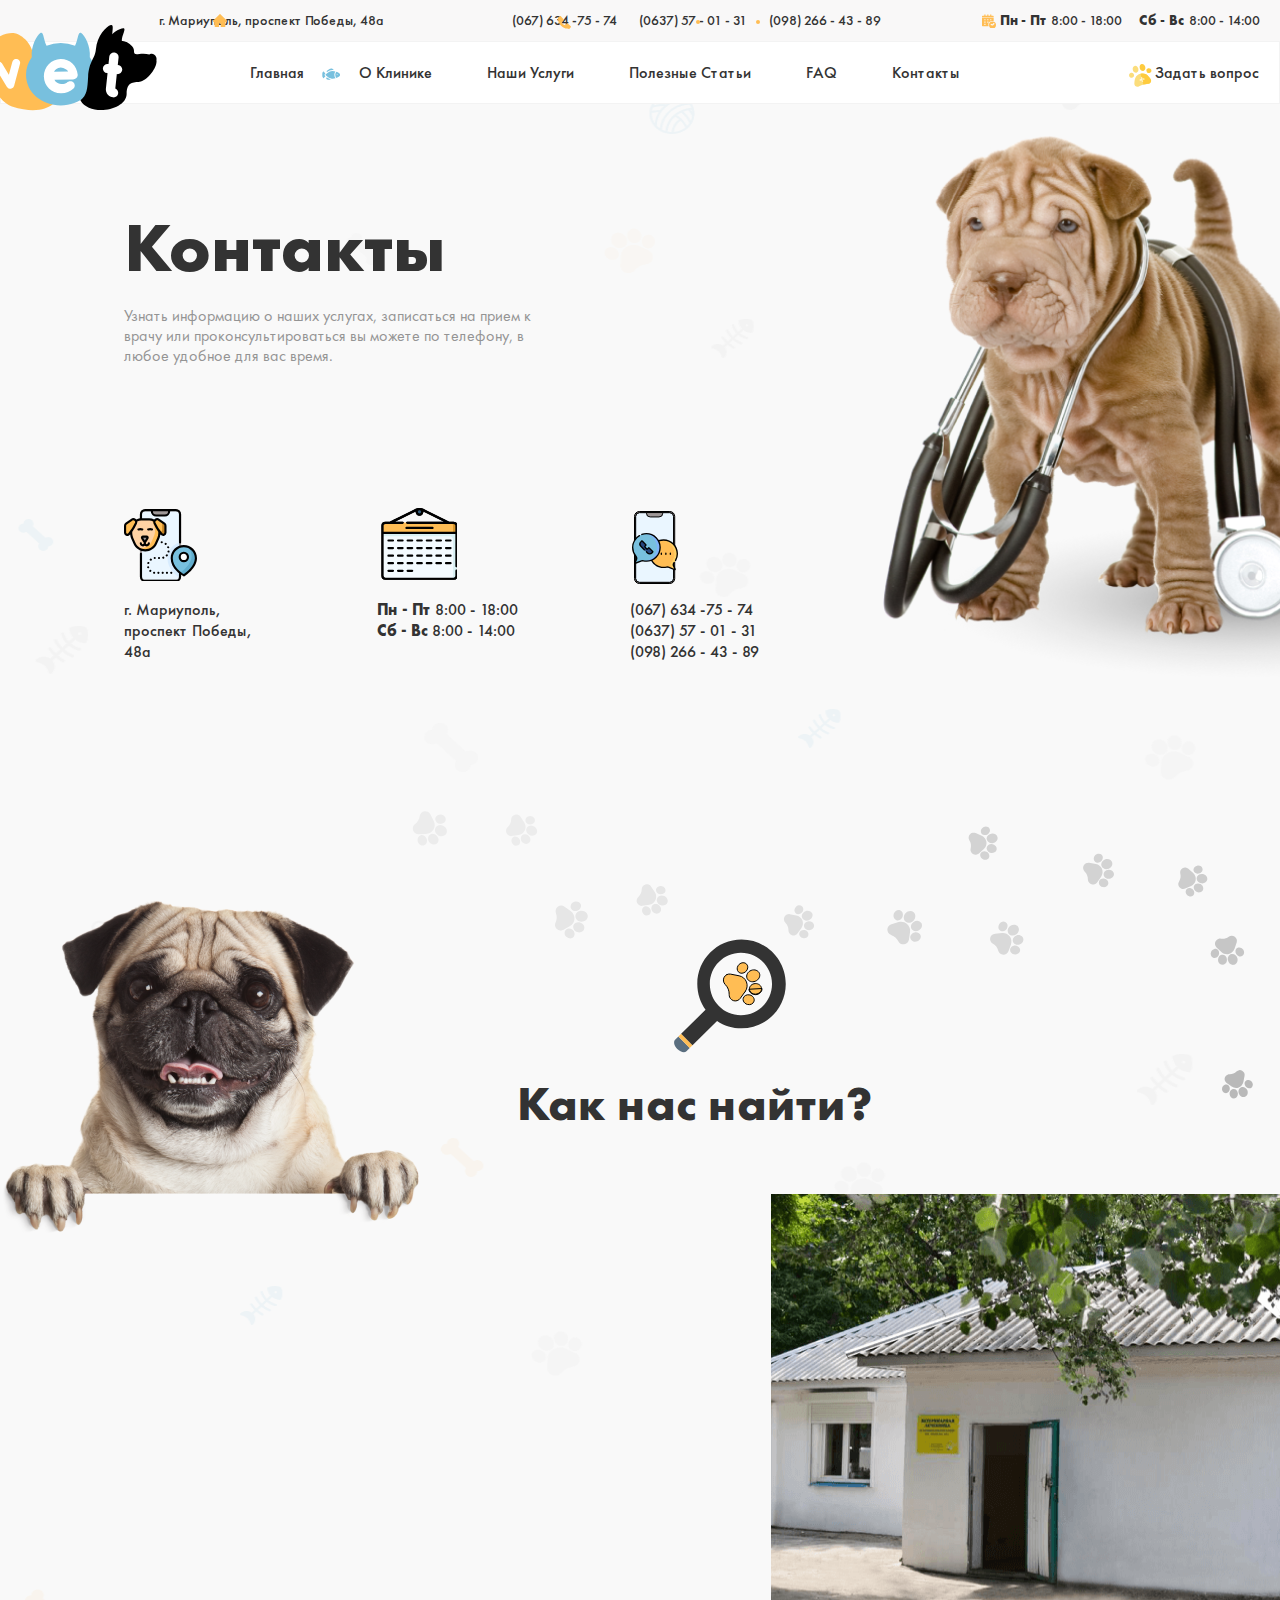
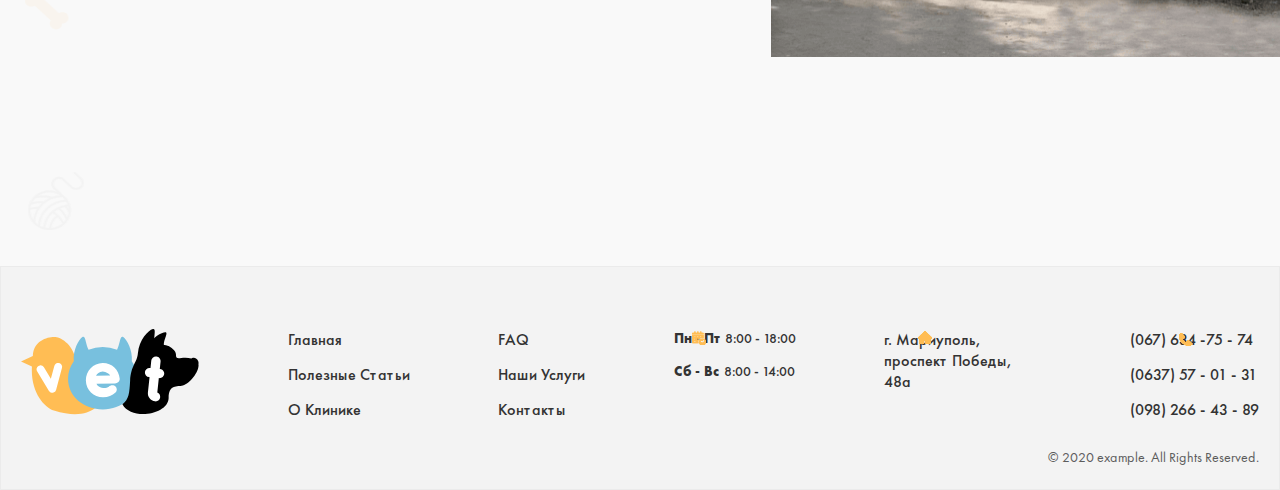
==== commit 1d9ffc9f: "minificatsiya qilingan" ====
--- a/contact.html
+++ b/contact.html
@@ -4,7 +4,9 @@
   <meta charset="UTF-8">
   <meta http-equiv="X-UA-Compatible" content="IE=edge">
   <meta name="viewport" content="width=device-width, initial-scale=1.0">
-  <link rel="stylesheet" href="./main.css">
+  <!-- <link rel="stylesheet" href="./normalize.css"> -->
+  <!-- <link rel="stylesheet" href="./styles.css"> -->
+  <link rel="stylesheet" href="./mini.css">
   <title>Vetrinary clinic</title>
 </head>
 <body>
@@ -133,7 +135,7 @@
     <!-- SEARCH SECTION FINISHED -->
   </main>
   <!-- Main section finished -->
- <!-- footer section starated -->
+  <!-- footer section starated -->
   <footer class="site-footer">
     <div class="container">
       <address class="footer-address">
--- a/styles.css
+++ b/styles.css
@@ -0,0 +1,1459 @@
+@font-face {
+  font-display: swap;
+  font-family: "FuturaPT";
+  font-weight: 400;
+  src: url("./fonts/FuturaPT-Book.woff") format("woff"),
+  url("./fonts/FuturaPT-Book.woff2") format("woff2");
+}
+@font-face {
+  font-display: swap;
+  font-family: "FuturaPT";
+  font-weight: 500;
+  src: url("./fonts/FuturaPT-Medium.woff") format("woff"),
+  url("./fonts/FuturaPT-Medium.woff2") format("woff2");
+}
+@font-face {
+  font-display: swap;
+  font-family: "FuturaPT";
+  font-weight: 700;
+  src: url("./fonts/FuturaPT-Bold.woff") format("woff"),
+  url("./fonts/FuturaPT-Bold.woff2") format("woff2");
+}
+*{
+  -webkit-box-sizing: border-box;
+          box-sizing: border-box;
+}
+html {
+  height: 100%;
+}
+img {
+  display: block;
+}
+body {
+  margin: 0;
+  font-family: "FuturaPT", "Arial", sans-serif;
+  font-weight: 500;
+  background-image: url("./images/bgbd.png");
+  background-size: 1554px 4367px;
+  background-color: #f9f9f9;
+}
+.container {
+  max-width: 1350px;
+  width: 100%;
+  margin: 0 auto;
+  padding: 0 20px;
+}
+/* Header started */
+.site-header {
+  background-color: #fff;
+}
+.header-start {
+  padding-top: 11px;
+  padding-bottom: 12px;
+  background-color: #f9f8f8;
+}
+.header-adress {
+  position: relative;
+  display: -webkit-box;
+  display: -ms-flexbox;
+  display: flex;
+  -webkit-box-pack: end;
+      -ms-flex-pack: end;
+          justify-content: flex-end;
+  -webkit-box-align: center;
+      -ms-flex-align: center;
+          align-items: center;
+}
+.start-link {
+  margin-right: 128px;
+  color: #333;
+  font-size: 14px;
+  font-style: normal;
+  line-height: normal;
+  text-decoration: none;
+}
+.start-link::before {
+  position: absolute;
+  top: 3px;
+  left: 193px;
+  width: 14px;
+  height: 13px;
+  background-image: url("./images/house.svg");
+  background-repeat: no-repeat;
+  content: "";
+}
+.adress-link {
+  color: #333;
+  font-size: 14px;
+  line-height: normal;
+  font-style: normal;
+  text-decoration: none;
+  -webkit-transition:
+  color 0.3s linear,
+  background-color 0.3s linear,
+  opacity 0.3s linear;
+  -o-transition:
+  color 0.3s linear,
+  background-color 0.3s linear,
+  opacity 0.3s linear;
+  transition:
+  color 0.3s linear,
+  background-color 0.3s linear,
+  opacity 0.3s linear;
+}
+.adress-link:hover {
+  color: #ffbd54;
+}
+.adress-link:active {
+  color: #333;
+  opacity: 0.6;
+}
+.adress-list {
+  display: -webkit-box;
+  display: -ms-flexbox;
+  display: flex;
+  margin-right: 119px;
+  margin-top: 0;
+  margin-bottom: 0;
+  padding-left: 0;
+  list-style: none;
+}
+.adress-list::before {
+  position: absolute;
+  top: 5px;
+  left: 538px;
+  width: 13px;
+  height: 13px;
+  background-image: url("./images/phone.svg");
+  background-repeat: no-repeat;
+  content: "";
+}
+.adress-item:not(:last-child) {
+  margin-right: 22px;
+}
+.adress-item:nth-child(2)::before {
+  position: absolute;
+  top: 9px;
+  left: 676px;
+  width: 4px;
+  height: 4px;
+  border-radius: 50%;
+  background-color: #ffbd54;
+  content: "";
+}
+.adress-item:nth-child(2)::after {
+  position: absolute;
+  top: 9px;
+  right: 500px;
+  width: 4px;
+  height: 4px;
+  border-radius: 50%;
+  background-color: #ffbd54;
+  content: "";
+}
+.time-list {
+  display: -webkit-box;
+  display: -ms-flexbox;
+  display: flex;
+  margin-top: 0;
+  margin-bottom: 0;
+  gap: 17px;
+  -webkit-box-pack: justify;
+      -ms-flex-pack: justify;
+          justify-content: space-between;
+  padding-left: 0;
+  list-style: none;
+}
+.time-list::before {
+  position: absolute;
+  top: 3px;
+  right: 264px;
+  width: 14px;
+  height: 14px;
+  background-image: url("./images/schedule.svg");
+  content: "";
+}
+.time-bold {
+  color: #333;
+  font-size: 14px;
+  font-style: normal;
+  line-height: normal;
+}
+.adress-time {
+  color: #333;
+  font-size: 14px;
+  font-style: normal;
+  line-height: normal;
+}
+.header-wrapper {
+  background-color: #fff;
+  border: 1px solid #f3f3f3;
+}
+.header-wrap {
+  position: relative;
+  display: -webkit-box;
+  display: -ms-flexbox;
+  display: flex;
+  -webkit-box-pack: end;
+      -ms-flex-pack: end;
+          justify-content: flex-end;
+  -webkit-box-align: center;
+      -ms-flex-align: center;
+          align-items: center;
+  padding-top: 20px;
+  padding-bottom: 20px;
+  z-index: 1;
+}
+.header-image:hover {
+  opacity: 0.8;
+}
+.header-image:active {
+  opacity: 0.6;
+}
+.header-link {
+  position: absolute;
+  top: calc(50% - 48px);
+  left: calc(50% + -661px);
+  z-index: 3;
+  text-decoration: none;
+}
+.nav-list {
+  display: -webkit-box;
+  display: -ms-flexbox;
+  display: flex;
+  -webkit-box-pack: end;
+      -ms-flex-pack: end;
+          justify-content: flex-end;
+  -webkit-box-align: center;
+      -ms-flex-align: center;
+          align-items: center;
+  margin-top: 0;
+  margin-bottom: 0;
+  padding-left: 0;
+  list-style: none;
+}
+.nav-list::before {
+  position: absolute;
+  top: 22px;
+  left: 299px;
+  width: 20px;
+  height: 20px;
+  background-image: url("./images/fish.svg");
+  content: "";
+}
+.nav-item:not(:last-child) {
+  margin-right: 55px;
+}
+.nav-item {
+  margin-right: 195px;
+}
+
+.nav-link {
+  color: #333;
+  font-size: 16px;
+  line-height: normal;
+  text-decoration: none;
+  border-bottom: 5px solid transparent;
+  -webkit-transition:
+  color 0.3s linear,
+  border 0.3s linear,
+  opacity 0.3s linear;
+  -o-transition:
+  color 0.3s linear,
+  border 0.3s linear,
+  opacity 0.3s linear;
+  transition:
+  color 0.3s linear,
+  border 0.3s linear,
+  opacity 0.3s linear;
+}
+.nav-link:hover {
+  border-color:  #f4ffad;
+}
+.nav-link:active {
+  border-color: #f4ffad;
+  opacity: 0.6;
+}
+.header-end__link {
+  color: #333;
+  text-align: right;
+  font-size: 16px;
+  line-height: normal;
+  text-decoration: none;
+  -webkit-transition:
+  color 0.3s linear,
+  background-color 0.3s linear,
+  opacity 0.3s linear;
+  -o-transition:
+  color 0.3s linear,
+  background-color 0.3s linear,
+  opacity 0.3s linear;
+  transition:
+  color 0.3s linear,
+  background-color 0.3s linear,
+  opacity 0.3s linear;
+}
+.header-end__link::before {
+  position: absolute;
+  right: 103px;
+  right: 107px;
+  width: 25px;
+  height: 25px;
+  background-image: url("./images/dog.svg");
+  content: "";
+}
+.header-end__link:hover {
+  color: #ffbd54;
+}
+.header-end__link:active {
+  opacity: 0.6;
+}
+/* Header finished  */
+/* Hero section started  */
+
+.hero {
+  padding-top: 153px;
+  padding-right: 97px;
+  padding-bottom: 354px;
+  background-position: calc(50% - 515px) calc(50% + -91px), calc(50% - -740px) calc(50% + 160px);
+  background-image: url("./images/Grouphero.png"), url("./images/Groupheroikki.png");
+  background-repeat: no-repeat;
+}
+.hero-wrapper {
+  position: relative;
+  margin-left: auto;
+  width: 608px;
+}
+.hero-title {
+  margin-top: 0;
+  margin-bottom: 29px;
+  color: #333;
+  font-size: 70px;
+  font-weight: 700;
+  line-height: 64px;
+}
+.hero-span {
+  display: block;
+  color: #78c0de;
+  font-size: 70px;
+  font-weight: 700;
+  line-height: 64px;
+
+}
+.hero-desc {
+  margin-top: 0;
+  margin-bottom: 38px;
+  color: #949494;
+  font-size: 16px;
+  font-weight: 400;
+  line-height: 21px;
+}
+.hero-link {
+  padding: 15px 48px 16px 47px;
+  display: inline-block;
+  color: #fff;
+  font-size: 16px;
+  line-height: normal;
+  border-radius: 3px;
+  background-color: #333;
+  text-decoration: none;
+  -webkit-transition:
+  color 0.3s linear,
+  background-color 0.3s linear,
+  opacity 0.3s linear;
+  -o-transition:
+  color 0.3s linear,
+  background-color 0.3s linear,
+  opacity 0.3s linear;
+  transition:
+  color 0.3s linear,
+  background-color 0.3s linear,
+  opacity 0.3s linear;
+}
+.hero-link:hover {
+  color: #333;
+  border-radius: 3px;
+  background-color: #ffbd54;
+}
+.hero-link:active {
+  color: #333;
+  border-radius: 3px;
+  background-color: #ffbd54;
+  opacity: 0.6;
+}
+/* Hero section finished */
+/* CONTACT INTRO STARTED */
+.intro {
+  padding-top: 111px;
+  background-image: url("./images/contactibg.png");
+  background-repeat: no-repeat;
+  background-size: contain;
+  background-position: calc(50% - -476px) calc(50% + 0px);
+}
+.intro__wrapper {
+  margin-left: 104px;
+}
+.intro__tex-wrap {
+  width: 447px;
+}
+.intro__title {
+  margin-top: 0;
+  margin-bottom: 27px;
+  color: #333;
+  font-size: 70px;
+  font-weight: 700;
+  line-height: 64px;
+}
+.intro__text {
+  margin-top: 0;
+  margin-bottom: 217px;
+  color: #949494;
+  font-size: 16px;
+  font-weight: 400;
+  line-height: 20px;
+}
+.intro__wrap {
+  display: -webkit-box;
+  display: -ms-flexbox;
+  display: flex;
+  -webkit-box-pack: start;
+      -ms-flex-pack: start;
+          justify-content: flex-start;
+  padding-left: 0;
+  list-style: none;
+}
+.intro__list {
+  position: relative;
+  list-style: none;
+  padding-left: 0;
+}
+.intro__item {
+  width: 153px;
+  margin-right: 100px;
+}
+.intro__link {
+  color: #333;
+  font-size: 16px;
+  font-style: normal;
+  line-height: normal;
+  text-decoration: none;
+}
+.intro__active::before {
+  position: absolute;
+  top: calc(50% - 122px);
+  left: calc(50% - 127px);
+  width: 76px;
+  height: 72px;
+  background-image: url("./images/location.svg");
+  background-repeat: no-repeat;
+  content: "";
+}
+.intro__tel::before {
+  position: absolute;
+  top: calc(50% - 120px);
+  left: calc(50% - 125px);
+  width: 46px;
+  height: 73px;
+  background-image: url("./images/phonee.svg");
+  background-repeat: no-repeat;
+  content: "";
+}
+.intro__item__time {
+  display: inline-block;
+}
+.intro__bold {
+  color: #333;
+  font-style: normal;
+  font-size: 16px;
+  line-height: normal;
+}
+.intro__bold::before {
+  position: absolute;
+  top: calc(50% - 112px);
+  left: calc(50% - 73px);
+  width: 76px;
+  height: 72px;
+  background-image: url("./images/calendar.svg");
+  background-repeat: no-repeat;
+  content: "";
+}
+.intro__time {
+  color: #333;
+  font-style: normal;
+  font-size: 16px;
+  line-height: normal;
+}
+/* CONTACT INTRO FINISHED */
+/* SEARCH SECTION STARTED */
+.search {
+  padding-top: 395px;
+  padding-bottom: 206px;
+  background-image: url("./images/bgbgbg.svg");
+  background-position: calc(50% - -233px) calc(50% + -303px);
+  background-repeat: no-repeat;
+  background-size: 934px 329px;;
+}
+.search-title {
+  display: block;
+  margin-left: 497px;
+  margin-bottom: 60px;
+  margin-top: 0;
+  color: #333;
+  font-size: 48px;
+  font-weight: 700;
+  line-height: normal;
+}
+.search__wrap {
+  position: relative;
+}
+.search__wrapper {
+  position: relative;
+  display: -webkit-box;
+  display: -ms-flexbox;
+  display: flex;
+
+}
+.search__iframe {
+  position: relative;
+  top: 0;
+  left: -91px;
+  width: 913px;
+  height: 466px;
+}
+.search-title::before {
+  position: absolute;
+  top: calc(50% - 207px);
+  left: calc(0% + -27px);
+  width: 443px;
+  height: 342px;
+  background-image: url("./images/doc.png");
+  background-repeat: no-repeat;
+  content: "";
+  z-index: 2;
+}
+.search__image {
+  position: absolute;
+  top: 0px;
+  right: -104px;
+}
+/* SEARCH SECTION FINISHED */
+/* Article section started  */
+.wrap-article {
+  padding-bottom: 191px;
+  position: relative;
+}
+.article-wrapper {
+  width: 753px;
+  margin-left: 313px;
+  margin-right: 244px;
+}
+.article-wrapper::before {
+  position: absolute;
+  top: calc(25% - 115px);
+  left: calc(50% + -434px);
+  width: 142px;
+  height: 128px;
+  background-image: url("./images/left.svg");
+  background-repeat: no-repeat;
+  content: "";
+}
+.article-wrapper::after {
+  position: absolute;
+  top: calc(25% - 54px);
+  right: calc(50% + -580px);
+  width: 142px;
+  height: 128px;
+  background-image: url("./images/right.svg");
+  background-repeat: no-repeat;
+  content: "";
+}
+.article-blockquote {
+  display: -webkit-box;
+  display: -ms-flexbox;
+  display: flex;
+  -webkit-box-align: center;
+      -ms-flex-align: center;
+          align-items: center;
+  margin: 0;
+  margin-bottom: 70px;
+  color: #949494;
+  text-align: center;
+  font-size: 20px;
+  font-weight: 400;
+  line-height: normal;
+}
+.article-blockquote::before {
+  position: absolute;
+  top: calc(25% - 124px);
+  left: calc(50% + -79px);
+  width: 142px;
+  height: 1px;
+  background-image: url("./images/line.svg");
+  background-repeat: no-repeat;
+  content: "";
+}
+.article-blockquote::after {
+  position: absolute;
+  top: calc(25% - -23px);
+  left: calc(50% + -79px);
+  width: 142px;
+  height: 1px;
+  background-image: url("./images/line.svg");
+  background-repeat: no-repeat;
+  content: "";
+}
+.article-cite {
+  display: block;
+  margin: 0 auto;
+  text-align: center;
+  color: #333;
+  font-size: 18px;
+  font-style: normal;
+  line-height: normal;
+}
+/* Article section finished */
+/* services section started  */
+.services {
+  padding-bottom: 145px;
+}
+.services-title {
+  margin-top: 0;
+  margin-bottom: 80px;
+  text-align: center;
+  color: #333;
+  font-size: 48px;
+  font-weight: 700;
+  line-height: 54px;
+}
+
+.services-wrapper {
+  position: relative;
+}
+.services-button {
+  position: absolute;
+  top: 105px;
+  left: -26px;
+  width: 50px;
+  height: 50px;
+  margin-right: 50px;
+  background-color: #f9f9f9;
+  border: none;
+  z-index: 5;
+  -webkit-transition:
+  color 0.3s linear,
+  background-color 0.3s linear,
+  opacity 0.3s linear;
+  -o-transition:
+  color 0.3s linear,
+  background-color 0.3s linear,
+  opacity 0.3s linear;
+  transition:
+  color 0.3s linear,
+  background-color 0.3s linear,
+  opacity 0.3s linear;
+}
+.services-endbutton {
+  position: absolute;
+  top: 92px;
+  right: -74px;
+  width: 50px;
+  height: 50px;
+  margin-right: 50px;
+  background-color: #f9f9f9;
+  border: none;
+  z-index: 5;
+  -webkit-transition:
+  color 0.3s linear,
+  background-color 0.3s linear,
+  opacity 0.3s linear;
+  -o-transition:
+  color 0.3s linear,
+  background-color 0.3s linear,
+  opacity 0.3s linear;
+  transition:
+  color 0.3s linear,
+  background-color 0.3s linear,
+  opacity 0.3s linear;
+}
+.services-button::before {
+  position: absolute;
+  top: 14px;
+  left: 15px;
+  width: 14px;
+  height: 26px;
+  background-image: url("./images/arrow.svg");
+  background-repeat: no-repeat;
+  content: "";
+}
+.services-endbutton::after {
+  position: absolute;
+  top: 12px;
+  right: 16px;
+  width: 14px;
+  height: 26px;
+  background-image: url("./images/arrowch.svg");
+  background-repeat: no-repeat;
+  content: "";
+}
+.services-button:hover  {
+  background-color: #fff;
+}
+.services-button:active  {
+  opacity: 0.6;
+}
+.services-endbutton:hover {
+  background-color: #fff;
+}
+.services-endbutton:active {
+  opacity: 0.6;
+}
+.services-list {
+  display: -webkit-box;
+  display: -ms-flexbox;
+  display: flex;
+  -webkit-box-pack: justify;
+      -ms-flex-pack: justify;
+          justify-content: space-between;
+  -webkit-box-align: start;
+      -ms-flex-align: start;
+          align-items: flex-start;
+  width: 1223px;
+  margin: 0 auto;
+  margin-bottom: 0;
+  padding-left: 0;
+  list-style: none;
+}
+.services-item {
+  position: relative;
+  width: 193px;
+  padding: 129px 32px 28px 35px;
+  border-radius: 5px 5px 0px 0px;
+  background-color: #fff;
+  border-radius: 5px;
+  margin: 0;
+  border: 1px solid #f3f3f3;
+  -webkit-transition:
+  color 0.3s linear,
+  background-color 0.3s linear,
+  opacity 0.3s linear;
+  -o-transition:
+  color 0.3s linear,
+  background-color 0.3s linear,
+  opacity 0.3s linear;
+  transition:
+  color 0.3s linear,
+  background-color 0.3s linear,
+  opacity 0.3s linear;
+}
+.services-item:hover {
+  opacity: 0.8;
+}
+.services-item:active {
+  opacity: 0.6;
+}
+.services-item:first-child {
+  width: 193px;
+  border-bottom: 42px;
+  margin: 0;
+  margin-right: 7px;
+  padding-bottom: 42px;
+  border: none;
+}
+.services-item:nth-child(2) {
+  width: 193px;
+}
+.services-item:nth-child(3) {
+  width: 193px;
+}
+.services-item:nth-child(4) {
+  width: 193px;
+  padding-top: 140px;
+  padding-bottom: 39px;
+}
+.services-item:nth-child(5) {
+  width: 193px;
+}.services-item:nth-child(6) {
+  width: 193px;
+  padding-top: 140px;
+  padding-bottom: 39px;
+}
+
+.services-item:nth-child(5) {
+  width: 193px;
+}
+.services-item:nth-child(6) {
+  width: 193px;
+  padding-top: 140px;
+  padding-bottom: 39px;
+}
+.services-link {
+  text-decoration: none;
+}
+.services-subtitle {
+  margin-top: 0;
+  margin-bottom: 0;
+  color: #333;
+  text-align: center;
+  font-size: 18px;
+  line-height: 22px;
+}
+.services-subtitle__befor {
+  margin-top: 0;
+  margin-bottom: 0;
+  color: #333;
+  text-align: center;
+  font-size: 18px;
+  line-height: 22px;
+}
+.services-subtitle__befor::before {
+  position: absolute;
+  top: 26px;
+  left: 75px;
+  width: 61px;
+  height: 77px;
+  background-image: url("./images/doctor.svg");
+  background-repeat: no-repeat;
+  content: "";
+}
+.services-subtitle::before {
+  position: absolute;
+  top: 27px;
+  left: 53px;
+  width: 61px;
+  height: 77px;
+  content: "";
+}
+.services-item:nth-child(2) .services-subtitle::before {
+  background-image: url("./images/woman.svg");
+  width: 61px;
+  height: 77px;
+}
+.services-item:nth-child(3) .services-subtitle::before{
+  background-image: url("./images/dogm.svg");
+  width: 72px;
+  height: 78px;
+}
+.services-item:nth-child(4) .services-subtitle::before {
+  background-image: url("./images/gogdog.svg");
+  width: 76px;
+  height: 76px;
+}
+.services-item:nth-child(5) .services-subtitle::before {
+  background-image: url("./images/texnno.svg");
+  width: 78px;
+  height: 78px;
+}
+.services-item:nth-child(6) .services-subtitle::before{
+  background-image: url("./images/gogh.svg");
+  width: 76px;
+  height: 76px;
+}
+.services-wrap {
+  display: -webkit-box;
+  display: -ms-flexbox;
+  display: flex;
+  -webkit-box-align: center;
+      -ms-flex-align: center;
+          align-items: center;
+  width: 1223px;
+  margin: 0 auto;
+  border-radius: 0px 5px 5px 5px;
+  background-color: #fff;
+  padding-left: 35px;
+  padding-top: 41px;
+  padding-bottom: 41px;
+}
+.services-image {
+  margin-right: 67px;
+  border-radius: 5px;
+}
+.end-wrapper {
+  position: relative;
+  width: 492px;
+}
+.end-subtitle {
+  margin-top: 0;
+  margin-bottom: 18px;
+  color: #333;
+  font-size: 36px;
+  line-height: 20px;
+}
+.top-desc {
+  margin-top: 0;
+  margin-bottom: 9px;
+  color: #949494;
+  font-size: 16px;
+  font-weight: 400;
+  line-height: 20px;
+}
+.end-desc {
+  margin-top: 0;
+  margin-bottom: 34px;
+  color: #949494;
+  font-size: 16px;
+  font-weight: 400;
+  line-height: 20px;
+}
+.top-link {
+  display: inline-block;
+  text-align: center;
+  margin-right: 21px;
+  padding: 15px 36px 16px 63px;
+  color: #fff;
+  font-size: 16px;
+  line-height: normal;
+  border-radius: 3px;
+  background: #ffbd54;
+  text-decoration: none;
+  -webkit-transition:
+  color 0.3s linear,
+  background-color 0.3s linear,
+  opacity 0.3s linear;
+  -o-transition:
+  color 0.3s linear,
+  background-color 0.3s linear,
+  opacity 0.3s linear;
+  transition:
+  color 0.3s linear,
+  background-color 0.3s linear,
+  opacity 0.3s linear;
+}
+.top-link::before {
+  position: absolute;
+  top: 215px;
+  left: 35px;
+  width: 21px;
+  height: 21px;
+  background-image: url("./images/top.svg");
+  background-repeat: no-repeat;
+  content: "";
+}
+.top-link:hover {
+  color: #ffbd54;
+  border-radius: 3px;
+  background-color: #333;
+}
+.top-link:active {
+  opacity: 0.6;
+}
+.end-link {
+  padding: 15px 37px 14px 64px;
+  color: #fff;
+  font-size: 16px;
+  line-height: normal;
+  border-radius: 3px;
+  background: #333;
+  text-decoration: none;
+  -webkit-transition:
+  color 0.3s linear,
+  background-color 0.3s linear,
+  opacity 0.3s linear;
+  -o-transition:
+  color 0.3s linear,
+  background-color 0.3s linear,
+  opacity 0.3s linear;
+  transition:
+  color 0.3s linear,
+  background-color 0.3s linear,
+  opacity 0.3s linear;
+}
+.end-link::before {
+  position: absolute;
+  top: 215px;
+  left: 238px;
+  width: 21px;
+  height: 21px;
+  background-image: url("./images/end.svg");
+  background-repeat: no-repeat;
+  content: "";
+}
+.end-link:hover {
+  color: #333;
+  border-radius: 3px;
+  background-color: #ffbd54;
+}
+.end-link:active {
+  opacity: 0.6;
+}
+/* Services section finished */
+/* Article subscript started */
+.article-subscript {
+  padding-top: 90px;
+  padding-bottom: 88px;
+  background-image: url("./images/kuchuk.png");
+  background-repeat: no-repeat;
+  background-position: center top 2px;
+}
+.subscript-wrapper {
+  margin-left: 82px;
+  padding: 87px;
+}
+.subscript-title {
+  margin-bottom: 32px;
+  color: #fff;
+  font-size: 48px;
+  font-weight: 700;
+  line-height: 20px;
+}
+.subscript-input {
+  padding: 18px 147px 12px 22px;
+  margin-right: 21px;
+  color: #949494;
+  font-size: 16px;
+  font-weight: 400;
+  border: none;
+  line-height: 20px;
+  border-radius: 5px;
+  background-color: #fff;
+}
+.subscript-button {
+  padding: 15px 53px 14px 51px;
+  color: #fff;
+  font-size: 16px;
+  line-height: normal;
+  border-radius: 3px;
+  background-color: #333;
+  border: none;
+  -webkit-transition:
+  color 0.3s linear,
+  background-color 0.3s linear,
+  opacity 0.3s linear;
+  -o-transition:
+  color 0.3s linear,
+  background-color 0.3s linear,
+  opacity 0.3s linear;
+  transition:
+  color 0.3s linear,
+  background-color 0.3s linear,
+  opacity 0.3s linear;
+}
+.subscript-button:hover {
+  color: #333;
+  border-radius: 3px;
+  background-color: #ffbd54;
+}
+.subscript-button:active {
+  opacity: 0.6;
+}
+/* Article subscript finished */
+/* Useful section started */
+.useful {
+  padding-top: 126px;
+  padding-bottom: 265px;
+}
+.useful-wrap {
+  margin: 0 auto;
+  position: relative;
+  width: 305px;
+  padding: 21px 22px 38px 30px;
+}
+.useful-subtitle__wrap {
+  width: 182px;
+}
+.useful-title {
+  margin-top: 0;
+  margin-bottom: 0;
+  margin-bottom: 80px;
+  color: #333;
+  text-align: center;
+  font-size: 48px;
+  font-weight: 700;
+  line-height: 20px;
+}
+.useful-list {
+  margin-top: 0;
+  margin-bottom: 0;
+  display: -webkit-box;
+  display: -ms-flexbox;
+  display: flex;
+  list-style: none;
+  padding-left: 0;
+}
+.useful-item {
+  border-radius: 5px;
+  border: 1px solid #f3f3f3;
+  background-color: #fff;
+  border-radius: 5px;
+  border: 1px solid #e4e4e2;
+}
+.useful-item:hover {
+opacity: 0.8;
+}
+.useful-item:active {
+  opacity: 0.6;
+}
+.house-list {
+  display: -webkit-box;
+  display: -ms-flexbox;
+  display: flex;
+  -webkit-box-pack: justify;
+      -ms-flex-pack: justify;
+          justify-content: space-between;
+  list-style: none;
+  padding-left: 0;
+}
+.house-item {
+  padding-top: 42px;
+  padding-left: 34px;
+  padding-bottom: 39px;
+  padding-right: 31px;
+  border-radius: 5px;
+  border-bottom: none;
+  background: #fff;
+}
+.active-list__item {
+  margin-right: 24px;
+}
+.useful-time {
+  display: block;
+  text-align: end;
+  color: #949494;
+  font-size: 14px;
+  line-height: normal;
+}
+.useful-subtitle {
+  margin-top: 0;
+  color: #000;
+  font-size: 22px;
+  font-weight: 700;
+  line-height: 25px;
+}
+.useful-text_wrapper {
+  width: 244px;
+}
+.useful-text {
+  margin-top: 0;
+  color: #949494;
+  font-size: 16px;
+  font-weight: 400;
+  line-height: 20px;
+}
+.useful-link {
+  color: #333;
+  font-size: 16px;
+  line-height: normal;
+  text-decoration: none;
+  -webkit-transition:
+  color 0.3s linear,
+  background-color 0.3s linear,
+  opacity 0.3s linear;
+  -o-transition:
+  color 0.3s linear,
+  background-color 0.3s linear,
+  opacity 0.3s linear;
+  transition:
+  color 0.3s linear,
+  background-color 0.3s linear,
+  opacity 0.3s linear;
+}
+.useful-link:hover {
+  color: #ffbd54;
+}
+.useful-link:active {
+  color: #333333;
+  opacity: 0.6;
+}
+.useful-link::before {
+  display: -webkit-inline-box;
+  display: -ms-inline-flexbox;
+  display: inline-flex;
+  width: 25px;
+  height: 25px;
+  margin-right: 5px;
+  background-image: url("./images/dog.svg");
+  background-repeat: no-repeat;
+  background-position: center;
+  vertical-align: middle;
+  content: "";
+}
+
+.usefull-list {
+  list-style: none;
+  padding-left: 0;
+}
+.usefull-item {
+}
+.active__item {
+  display: -webkit-box;
+  display: -ms-flexbox;
+  display: flex;
+  margin-right: 24px;
+}
+.item__link {
+  margin-bottom: 32px;
+}
+.usefull-link {
+  color: #3d9cea;
+  text-align: center;
+  font-size: 14px;
+  font-weight: 400;
+  line-height: 22px;
+  text-decoration: none;
+}
+
+.usefull-time {
+  text-align: right;
+  color: #949494;
+  font-size: 14px;
+  line-height: normal;
+}
+.usefull-subtitle__wrapper {
+  width: 270px;
+}
+.usefull-subtitle {
+  margin-top: 0;
+  color: #333;
+  font-size: 26px;
+  font-weight: 700;
+  line-height: 29px;
+}
+.usefull-desc {
+  margin-top: 0;
+  margin-bottom: 11px;
+  color: #949494;
+  font-size: 16px;
+  font-weight: 400;
+  line-height: 20px;
+}
+.usefull-endlink {
+  color: #333;
+  font-size: 16px;
+  line-height: normal;
+  text-decoration: none;
+}
+.useful-link {
+  text-decoration: none;
+}
+.active__link {
+  margin-right: 67px;
+}
+/* Article subscript finished */
+/* Contact section started */
+.contact {
+  margin: 0 auto;
+  padding-top: 62px;
+  padding-bottom: 247px;
+}
+.text-wrap {
+  width: 334px;
+}
+.contact-wrap {
+  position: relative;
+  top: 0px;
+  left: -87px;
+  width: 965px;
+  padding: 62px 0 74px 155px;
+  background-image: url("./images/contact.png");
+  background-repeat: no-repeat;
+  background-color: #333333;
+}
+.contact-title {
+  margin-top: 0;
+  margin-bottom: 14px;
+  color: #fff;
+  font-size: 48px;
+  font-weight: 700;
+  line-height: normal;
+}
+.contact-wrapper {
+  position: relative;
+  margin-left: 465px;
+}
+.frame-wrap {
+  position: absolute;
+  left: -550px;
+  z-index: 5;
+}
+.contact-text {
+  margin-top: 0;
+  margin-bottom: 29px;
+  color: #949494;
+  font-size: 16px;
+  font-weight: 400;
+  line-height: 20px;
+}
+.contact-form {
+  display: -webkit-box;
+  display: -ms-flexbox;
+  display: flex;
+  -webkit-box-orient: vertical;
+  -webkit-box-direction: normal;
+      -ms-flex-direction: column;
+          flex-direction: column;
+  -webkit-box-align: start;
+      -ms-flex-align: start;
+          align-items: start;
+}
+.contact-input {
+  width: 375px;
+  padding-left: 22px;
+  padding-top: 16px;
+  padding-bottom: 13px;
+  margin-bottom: 14px;
+  color: #949494;
+  font-size: 16px;
+  font-weight: 400;
+  line-height: normal;
+}
+.contact-textarea {
+  width: 375px;
+  height: 42px;
+  padding-left: 22px;
+  padding-top: 17px;
+  padding-bottom: 127px;
+  margin-bottom: 30px;
+  resize: none;
+  outline: none;
+  color: #949494;
+  font-size: 16px;
+  font-weight: 400;
+  line-height: normal;
+  overflow:  hidden;
+}
+.contact-button {
+  padding: 15px 49px 14px 50px;
+  color: #fff;
+  font-size: 16px;
+  line-height: normal;
+  background-color: #ffbd54;
+}
+.contact-textarea::-webkit-input-placeholder {
+  color: #949494;
+  font-size: 16px;
+  font-weight: 400;
+  line-height: normal;
+}
+.contact-textarea::-moz-placeholder {
+  color: #949494;
+  font-size: 16px;
+  font-weight: 400;
+  line-height: normal;
+}
+.contact-textarea:-ms-input-placeholder {
+  color: #949494;
+  font-size: 16px;
+  font-weight: 400;
+  line-height: normal;
+}
+.contact-textarea::-ms-input-placeholder {
+  color: #949494;
+  font-size: 16px;
+  font-weight: 400;
+  line-height: normal;
+}
+.contact-textarea::placeholder {
+  color: #949494;
+  font-size: 16px;
+  font-weight: 400;
+  line-height: normal;
+}
+/* Contact section finished */
+/* Footer section started */
+.site-footer {
+  padding-top: 62px;
+  padding-bottom: 23px;
+  border: 1px solid #ebebeb;
+  background-color: #f3f3f3;
+}
+.footer-address {
+  position: relative;
+  display: -webkit-box;
+  display: -ms-flexbox;
+  display: flex;
+  -webkit-box-pack: justify;
+      -ms-flex-pack: justify;
+          justify-content: space-between;
+}
+.footer-logo:hover {
+  opacity: 0.8;
+}
+.footer-logo:active {
+  opacity: 0.6;
+}
+.link-wrap {
+  width: 157px;
+}
+.footer-list {
+  margin-top: 0;
+  margin-bottom: 28px;
+  padding-left: 0;
+  list-style: none;}
+  .footer-item:not(:last-child) {
+    margin-bottom: 14px;
+  }
+  .footer-item::before {
+    position: absolute;
+    top: 4px;
+    left: 1158px;
+    width: 13px;
+    height: 13px;
+    background-image: url("./images/phone.svg");
+    background-repeat: no-repeat;
+    content: ""
+  }
+  .item-link {
+    color: #333;
+    font-size: 16px;
+    font-style: normal;
+    line-height: normal;
+    text-decoration: none;
+    border-bottom: 5px solid transparent;
+    -webkit-transition:
+    color 0.3s linear,
+    opacity 0.3s linear;
+    -o-transition:
+    color 0.3s linear,
+    opacity 0.3s linear;
+    transition:
+    color 0.3s linear,
+    opacity 0.3s linear;
+  }
+  .item-link:hover {
+    color: #ffbd54;
+  }
+  .item-link:active {
+    color: #333333b3;
+    opacity: 0.6;
+  }
+  .item-link::before {
+    position: absolute;
+    top: 4px;
+    left: 823px;
+    width: 14px;
+    height: 13px;
+    background-image: url("./images/house.svg");
+    background-repeat: no-repeat;
+    content: "";
+  }
+  .bold {
+    color: #333;
+    font-size: 14px;
+    font-style: normal;
+    line-height: normal;
+  }
+  .bold::before {
+    position: absolute;
+    top: 4px;
+    right: 680px;
+    width: 14px;
+    height: 14px;
+    background-image: url("./images/schedule.svg");
+    content: "";
+  }
+  .footer-time {
+    color: #333;
+    font-size: 14px;
+    font-style: normal;
+    font-weight: 500;
+    line-height: normal;
+  }
+  .footer-desc {
+    margin-top: 0px;
+    margin-bottom: 0;
+    display: block;
+    text-align: end;
+    color: #5C5C5C;
+    font-size: 14px;
+    font-weight: 400;
+    line-height: normal;
+  }--- a/mini.css
+++ b/mini.css
@@ -0,0 +1 @@
+button,hr,input{overflow:visible}progress,sub,sup{vertical-align:baseline}[type=checkbox],[type=radio],legend{box-sizing:border-box;padding:0}html{line-height:1.15;-webkit-text-size-adjust:100%}body{margin:0}details,main{display:block}h1{font-size:2em;margin:.67em 0}hr{box-sizing:content-box;height:0}code,kbd,pre,samp{font-family:monospace,monospace;font-size:1em}a{background-color:transparent}abbr[title]{border-bottom:none;text-decoration:underline;text-decoration:underline dotted}b,strong{font-weight:bolder}small{font-size:80%}sub,sup{font-size:75%;line-height:0;position:relative}sub{bottom:-.25em}sup{top:-.5em}img{border-style:none}button,input,optgroup,select,textarea{font-family:inherit;font-size:100%;line-height:1.15;margin:0}button,select{text-transform:none}[type=button],[type=reset],[type=submit],button{-webkit-appearance:button}[type=button]::-moz-focus-inner,[type=reset]::-moz-focus-inner,[type=submit]::-moz-focus-inner,button::-moz-focus-inner{border-style:none;padding:0}[type=button]:-moz-focusring,[type=reset]:-moz-focusring,[type=submit]:-moz-focusring,button:-moz-focusring{outline:ButtonText dotted 1px}fieldset{padding:.35em .75em .625em}legend{color:inherit;display:table;max-width:100%;white-space:normal}textarea{overflow:auto}[type=number]::-webkit-inner-spin-button,[type=number]::-webkit-outer-spin-button{height:auto}[type=search]{-webkit-appearance:textfield;outline-offset:-2px}[type=search]::-webkit-search-decoration{-webkit-appearance:none}::-webkit-file-upload-button{-webkit-appearance:button;font:inherit}summary{display:list-item}[hidden],template{display:none}.adress-list,.header-adress{display:-webkit-box;display:-ms-flexbox}.adress-link,.start-link{color:#333;line-height:normal;text-decoration:none}.adress-link,.header-end__link{-webkit-transition:color .3s linear,background-color .3s linear,opacity .3s linear;-o-transition:color .3s linear,background-color .3s linear,opacity .3s linear}.adress-list::before,.start-link::before{position:absolute;height:13px;background-repeat:no-repeat}.adress-link,.adress-time,.bold,.start-link,.time-bold{font-size:14px;font-style:normal}.header-adress,.header-wrap{position:relative;-webkit-box-pack:end}.adress-list::before,.hero,.intro,.intro__active::before,.intro__bold::before,.intro__tel::before,.search,.start-link::before{background-repeat:no-repeat}@font-face{font-display:swap;font-family:FuturaPT;font-weight:400;src:url("./fonts/FuturaPT-Book.woff") format("woff"),url("./fonts/FuturaPT-Book.woff2") format("woff2")}@font-face{font-display:swap;font-family:FuturaPT;font-weight:500;src:url("./fonts/FuturaPT-Medium.woff") format("woff"),url("./fonts/FuturaPT-Medium.woff2") format("woff2")}@font-face{font-display:swap;font-family:FuturaPT;font-weight:700;src:url("./fonts/FuturaPT-Bold.woff") format("woff"),url("./fonts/FuturaPT-Bold.woff2") format("woff2")}*{-webkit-box-sizing:border-box;box-sizing:border-box}html{height:100%}img{display:block}body{margin:0;font-family:FuturaPT,Arial,sans-serif;font-weight:500;background-image:url("./images/bgbd.png");background-size:1554px 4367px;background-color:#f9f9f9}.container{max-width:1350px;width:100%;margin:0 auto;padding:0 20px}.adress-list,.nav-list,.time-list{margin-bottom:0;padding-left:0;list-style:none;margin-top:0}.services-button:hover,.services-endbutton:hover,.site-header{background-color:#fff}.header-start{padding-top:11px;padding-bottom:12px;background-color:#f9f8f8}.header-adress{display:flex;-ms-flex-pack:end;justify-content:flex-end;-webkit-box-align:center;-ms-flex-align:center;align-items:center}.start-link{margin-right:128px}.start-link::before{top:3px;left:193px;width:14px;background-image:url("./images/house.svg");content:""}.adress-link{transition:color .3s linear,background-color .3s linear,opacity .3s linear}.adress-link:hover{color:#ffbd54}.adress-link:active,.useful-link:active{color:#333;opacity:.6}.adress-list{display:flex;margin-right:119px}.header-wrap,.time-list{display:-webkit-box;display:-ms-flexbox}.adress-list::before{top:5px;left:538px;width:13px;background-image:url("./images/phone.svg");content:""}.adress-item:nth-child(2)::after,.adress-item:nth-child(2)::before{top:9px;width:4px;height:4px;border-radius:50%;position:absolute;background-color:#ffbd54;content:""}.adress-item:not(:last-child){margin-right:22px}.adress-item:nth-child(2)::before{left:676px}.adress-item:nth-child(2)::after{right:500px}.time-list{display:flex;gap:17px;-webkit-box-pack:justify;-ms-flex-pack:justify;justify-content:space-between}.time-list::before{position:absolute;top:3px;right:264px;width:14px;height:14px;background-image:url("./images/schedule.svg");content:""}.adress-time,.bold,.time-bold{color:#333;line-height:normal}.header-end__link,.nav-link{font-size:16px;line-height:normal;color:#333;text-decoration:none}.header-wrapper{background-color:#fff;border:1px solid #f3f3f3}.header-wrap{display:flex;-ms-flex-pack:end;justify-content:flex-end;-webkit-box-align:center;-ms-flex-align:center;align-items:center;padding-top:20px;padding-bottom:20px;z-index:1}.footer-logo:hover,.header-image:hover,.services-item:hover,.useful-item:hover{opacity:.8}.end-link:active,.footer-logo:active,.header-end__link:active,.header-image:active,.item-link:active,.nav-link:active,.services-button:active,.services-endbutton:active,.services-item:active,.subscript-button:active,.top-link:active,.useful-item:active{opacity:.6}.header-link{position:absolute;top:calc(50% - 48px);left:calc(50% + -661px);z-index:3;text-decoration:none}.hero-wrapper,.intro__list,.search__iframe,.search__wrap,.search__wrapper,.services-wrapper{position:relative}.nav-list{display:-webkit-box;display:-ms-flexbox;display:flex;-webkit-box-pack:end;-ms-flex-pack:end;justify-content:flex-end;-webkit-box-align:center;-ms-flex-align:center;align-items:center}.nav-list::before{position:absolute;top:22px;left:299px;width:20px;height:20px;background-image:url("./images/fish.svg");content:""}.nav-item:not(:last-child){margin-right:55px}.nav-item{margin-right:195px}.nav-link{border-bottom:5px solid transparent;-webkit-transition:color .3s linear,border .3s linear,opacity .3s linear;-o-transition:color .3s linear,border .3s linear,opacity .3s linear;transition:color .3s linear,border .3s linear,opacity .3s linear}.nav-link:active,.nav-link:hover{border-color:#f4ffad}.header-end__link{text-align:right;transition:color .3s linear,background-color .3s linear,opacity .3s linear}.hero-span,.hero-title{font-size:70px;font-weight:700;line-height:64px}.header-end__link::before{position:absolute;right:107px;width:25px;height:25px;background-image:url("./images/dog.svg");content:""}.header-end__link:hover,.item-link:hover,.useful-link:hover{color:#ffbd54}.hero{padding-top:153px;padding-right:97px;padding-bottom:354px;background-position:calc(50% - 515px) calc(50% + -91px),calc(50% - -740px) calc(50% + 160px);background-image:url("./images/Grouphero.png"),url("./images/Groupheroikki.png")}.hero-wrapper{margin-left:auto;width:608px}.hero-title{margin-top:0;margin-bottom:29px;color:#333}.hero-span{display:block;color:#78c0de}.hero-desc{margin-top:0;margin-bottom:38px;color:#949494;font-size:16px;font-weight:400;line-height:21px}.hero-link{padding:15px 48px 16px 47px;display:inline-block;color:#fff;font-size:16px;line-height:normal;border-radius:3px;background-color:#333;text-decoration:none;-webkit-transition:color .3s linear,background-color .3s linear,opacity .3s linear;-o-transition:color .3s linear,background-color .3s linear,opacity .3s linear;transition:color .3s linear,background-color .3s linear,opacity .3s linear}.intro__list,.intro__wrap,.services-list{padding-left:0;list-style:none}.intro__wrap,.search__wrapper{display:-webkit-box;display:-ms-flexbox}.end-link:hover,.hero-link:hover,.subscript-button:hover{color:#333;border-radius:3px;background-color:#ffbd54}.hero-link:active{color:#333;border-radius:3px;background-color:#ffbd54;opacity:.6}.intro{padding-top:111px;background-image:url("./images/contactibg.png");background-size:contain;background-position:calc(50% - -476px) calc(50% + 0px)}.intro__wrapper{margin-left:104px}.intro__tex-wrap{width:447px}.intro__title{margin-top:0;margin-bottom:27px;color:#333;font-size:70px;font-weight:700;line-height:64px}.intro__text{margin-top:0;margin-bottom:217px;color:#949494;font-size:16px;font-weight:400;line-height:20px}.intro__wrap{display:flex;-webkit-box-pack:start;-ms-flex-pack:start;justify-content:flex-start}.intro__item{width:153px;margin-right:100px}.intro__link{color:#333;font-size:16px;font-style:normal;line-height:normal;text-decoration:none}.intro__active::before{position:absolute;top:calc(50% - 122px);left:calc(50% - 127px);width:76px;height:72px;background-image:url("./images/location.svg");content:""}.intro__tel::before{position:absolute;top:calc(50% - 120px);left:calc(50% - 125px);width:46px;height:73px;background-image:url("./images/phonee.svg");content:""}.intro__item__time{display:inline-block}.intro__bold,.intro__time{color:#333;font-style:normal;font-size:16px;line-height:normal}.intro__bold::before{position:absolute;top:calc(50% - 112px);left:calc(50% - 73px);width:76px;height:72px;background-image:url("./images/calendar.svg");content:""}.search{padding-top:395px;padding-bottom:206px;background-image:url("./images/bgbgbg.svg");background-position:calc(50% - -233px) calc(50% + -303px);background-size:934px 329px}.search-title{display:block;margin-left:497px;margin-bottom:60px;margin-top:0;color:#333;font-size:48px;font-weight:700;line-height:normal}.search__wrapper{display:flex}.article-blockquote,.services-list{display:-webkit-box;display:-ms-flexbox}.search__iframe{top:0;left:-91px;width:913px;height:466px}.search-title::before{position:absolute;top:calc(50% - 207px);left:calc(0% + -27px);width:443px;height:342px;background-image:url("./images/doc.png");background-repeat:no-repeat;content:"";z-index:2}.article-wrapper::after,.article-wrapper::before{position:absolute;width:142px;height:128px;background-repeat:no-repeat;content:""}.search__image{position:absolute;top:0;right:-104px}.wrap-article{padding-bottom:191px;position:relative}.article-wrapper{width:753px;margin-left:313px;margin-right:244px}.article-wrapper::before{top:calc(25% - 115px);left:calc(50% + -434px);background-image:url("./images/left.svg")}.article-wrapper::after{top:calc(25% - 54px);right:calc(50% + -580px);background-image:url("./images/right.svg")}.article-blockquote::after,.article-blockquote::before{position:absolute;left:calc(50% + -79px);width:142px;height:1px;background-image:url("./images/line.svg")}.article-blockquote{display:flex;-webkit-box-align:center;-ms-flex-align:center;align-items:center;margin:0 0 70px;color:#949494;text-align:center;font-size:20px;font-weight:400;line-height:normal}.article-blockquote::before{top:calc(25% - 124px);background-repeat:no-repeat;content:""}.article-blockquote::after{top:calc(25% - -23px);background-repeat:no-repeat;content:""}.services-button::before,.services-endbutton::after{width:14px;height:26px;content:"";background-repeat:no-repeat}.article-cite{display:block;margin:0 auto;text-align:center;color:#333;font-size:18px;font-style:normal;line-height:normal}.services-button,.services-endbutton{width:50px;height:50px;margin-right:50px;background-color:#f9f9f9;border:none;-webkit-transition:color .3s linear,background-color .3s linear,opacity .3s linear;-o-transition:color .3s linear,background-color .3s linear,opacity .3s linear;position:absolute;z-index:5}.services{padding-bottom:145px}.services-title{margin-top:0;margin-bottom:80px;text-align:center;color:#333;font-size:48px;font-weight:700;line-height:54px}.services-button{top:105px;left:-26px;transition:color .3s linear,background-color .3s linear,opacity .3s linear}.services-endbutton{top:92px;right:-74px;transition:color .3s linear,background-color .3s linear,opacity .3s linear}.contact-wrap,.contact-wrapper,.end-wrapper,.services-item,.useful-wrap{position:relative}.services-item,.top-link{-webkit-transition:color .3s linear,background-color .3s linear,opacity .3s linear;-o-transition:color .3s linear,background-color .3s linear,opacity .3s linear}.services-button::before{position:absolute;top:14px;left:15px;background-image:url("./images/arrow.svg")}.services-endbutton::after{position:absolute;top:12px;right:16px;background-image:url("./images/arrowch.svg")}.services-list{display:flex;-webkit-box-pack:justify;-ms-flex-pack:justify;justify-content:space-between;-webkit-box-align:start;-ms-flex-align:start;align-items:flex-start;width:1223px;margin:0 auto}.services-wrap,.useful-list{display:-webkit-box;display:-ms-flexbox}.services-item{width:193px;padding:129px 32px 28px 35px;border-radius:5px;background-color:#fff;margin:0;border:1px solid #f3f3f3;transition:color .3s linear,background-color .3s linear,opacity .3s linear}.services-item:first-child{width:193px;border-bottom:42px;margin:0 7px 0 0;padding-bottom:42px;border:none}.services-item:nth-child(2),.services-item:nth-child(3),.services-item:nth-child(5){width:193px}.services-item:nth-child(4),.services-item:nth-child(6){width:193px;padding-top:140px;padding-bottom:39px}.services-link{text-decoration:none}.services-subtitle,.services-subtitle__befor{margin-top:0;margin-bottom:0;color:#333;text-align:center;font-size:18px;line-height:22px}.services-subtitle__befor::before{position:absolute;top:26px;left:75px;width:61px;height:77px;background-image:url("./images/doctor.svg");background-repeat:no-repeat;content:""}.services-subtitle::before{position:absolute;top:27px;left:53px;width:61px;height:77px;content:""}.services-item:nth-child(2) .services-subtitle::before{background-image:url("./images/woman.svg");width:61px;height:77px}.services-item:nth-child(3) .services-subtitle::before{background-image:url("./images/dogm.svg");width:72px;height:78px}.services-item:nth-child(4) .services-subtitle::before{background-image:url("./images/gogdog.svg");width:76px;height:76px}.services-item:nth-child(5) .services-subtitle::before{background-image:url("./images/texnno.svg");width:78px;height:78px}.services-item:nth-child(6) .services-subtitle::before{background-image:url("./images/gogh.svg");width:76px;height:76px}.end-link::before,.top-link::before{position:absolute;top:215px;width:21px;height:21px;content:""}.services-wrap{display:flex;-webkit-box-align:center;-ms-flex-align:center;align-items:center;width:1223px;margin:0 auto;border-radius:0 5px 5px;background-color:#fff;padding-left:35px;padding-top:41px;padding-bottom:41px}.services-image{margin-right:67px;border-radius:5px}.end-wrapper{width:492px}.end-subtitle{margin-top:0;margin-bottom:18px;color:#333;font-size:36px;line-height:20px}.end-desc,.top-desc{margin-top:0;color:#949494;font-size:16px;font-weight:400;line-height:20px}.top-desc{margin-bottom:9px}.end-desc{margin-bottom:34px}.end-link,.top-link{font-size:16px;line-height:normal;border-radius:3px;color:#fff;text-decoration:none}.top-link{display:inline-block;text-align:center;margin-right:21px;padding:15px 36px 16px 63px;background:#ffbd54;transition:color .3s linear,background-color .3s linear,opacity .3s linear}.end-link,.subscript-button{-webkit-transition:color .3s linear,background-color .3s linear,opacity .3s linear;-o-transition:color .3s linear,background-color .3s linear,opacity .3s linear}.top-link::before{left:35px;background-image:url("./images/top.svg");background-repeat:no-repeat}.top-link:hover{color:#ffbd54;border-radius:3px;background-color:#333}.end-link{padding:15px 37px 14px 64px;background:#333;transition:color .3s linear,background-color .3s linear,opacity .3s linear}.end-link::before{left:238px;background-image:url("./images/end.svg");background-repeat:no-repeat}.article-subscript{padding-top:90px;padding-bottom:88px;background-image:url("./images/kuchuk.png");background-repeat:no-repeat;background-position:center top 2px}.subscript-wrapper{margin-left:82px;padding:87px}.subscript-title{margin-bottom:32px;color:#fff;font-size:48px;font-weight:700;line-height:20px}.subscript-input{padding:18px 147px 12px 22px;margin-right:21px;color:#949494;font-size:16px;font-weight:400;border:none;line-height:20px;border-radius:5px;background-color:#fff}.subscript-button{padding:15px 53px 14px 51px;color:#fff;font-size:16px;line-height:normal;border-radius:3px;background-color:#333;border:none;transition:color .3s linear,background-color .3s linear,opacity .3s linear}.useful{padding-top:126px;padding-bottom:265px}.useful-wrap{margin:0 auto;width:305px;padding:21px 22px 38px 30px}.active-list__item,.active__item{margin-right:24px}.house-list,.useful-list{padding-left:0;list-style:none}.useful-subtitle__wrap{width:182px}.useful-title{margin-top:0;margin-bottom:80px;color:#333;text-align:center;font-size:48px;font-weight:700;line-height:20px}.useful-list{margin-top:0;margin-bottom:0;display:flex}.useful-item{border-radius:5px;border:1px solid #e4e4e2;background-color:#fff}.house-list{display:-webkit-box;display:-ms-flexbox;display:flex;-webkit-box-pack:justify;-ms-flex-pack:justify;justify-content:space-between}.house-item{padding:42px 31px 39px 34px;border-radius:5px;border-bottom:none;background:#fff}.useful-time{display:block;text-align:end;color:#949494;font-size:14px;line-height:normal}.active__item,.contact-form{display:-webkit-box;display:-ms-flexbox}.useful-subtitle{margin-top:0;color:#000;font-size:22px;font-weight:700;line-height:25px}.useful-text_wrapper{width:244px}.useful-text{margin-top:0;color:#949494;font-size:16px;font-weight:400;line-height:20px}.useful-link{color:#333;font-size:16px;line-height:normal;-webkit-transition:color .3s linear,background-color .3s linear,opacity .3s linear;-o-transition:color .3s linear,background-color .3s linear,opacity .3s linear;transition:color .3s linear,background-color .3s linear,opacity .3s linear;text-decoration:none}.useful-link::before{display:-webkit-inline-box;display:-ms-inline-flexbox;display:inline-flex;width:25px;height:25px;margin-right:5px;background-image:url("./images/dog.svg");background-repeat:no-repeat;background-position:center;vertical-align:middle;content:""}.footer-item::before,.item-link::before{height:13px;background-repeat:no-repeat}.usefull-list{list-style:none;padding-left:0}.active__item{display:flex}.item__link{margin-bottom:32px}.usefull-link{color:#3d9cea;text-align:center;font-size:14px;font-weight:400;line-height:22px;text-decoration:none}.usefull-time{text-align:right;color:#949494;font-size:14px;line-height:normal}.usefull-subtitle__wrapper{width:270px}.usefull-subtitle{margin-top:0;color:#333;font-size:26px;font-weight:700;line-height:29px}.usefull-desc{margin-top:0;margin-bottom:11px;color:#949494;font-size:16px;font-weight:400;line-height:20px}.usefull-endlink{color:#333;font-size:16px;line-height:normal;text-decoration:none}.active__link{margin-right:67px}.contact{margin:0 auto;padding-top:62px;padding-bottom:247px}.text-wrap{width:334px}.contact-wrap{top:0;left:-87px;width:965px;padding:62px 0 74px 155px;background-image:url("./images/contact.png");background-repeat:no-repeat;background-color:#333}.contact-title{margin-top:0;margin-bottom:14px;color:#fff;font-size:48px;font-weight:700;line-height:normal}.contact-input,.contact-text,.contact-textarea{color:#949494;font-weight:400}.contact-wrapper{margin-left:465px}.frame-wrap{position:absolute;left:-550px;z-index:5}.contact-text{margin-top:0;margin-bottom:29px;font-size:16px;line-height:20px}.contact-input,.footer-item:not(:last-child){margin-bottom:14px}.contact-button,.contact-input,.contact-textarea{line-height:normal;font-size:16px}.contact-form{display:flex;-webkit-box-orient:vertical;-webkit-box-direction:normal;-ms-flex-direction:column;flex-direction:column;-webkit-box-align:start;-ms-flex-align:start;align-items:start}.contact-input{width:375px;padding-left:22px;padding-top:16px;padding-bottom:13px}.contact-textarea{width:375px;height:42px;padding-left:22px;padding-top:17px;padding-bottom:127px;margin-bottom:30px;resize:none;outline:0;overflow:hidden}.contact-button{padding:15px 49px 14px 50px;color:#fff;background-color:#ffbd54}.footer-time,.item-link{color:#333;font-style:normal}.contact-textarea::-webkit-input-placeholder{color:#949494;font-size:16px;font-weight:400;line-height:normal}.contact-textarea::-moz-placeholder{color:#949494;font-size:16px;font-weight:400;line-height:normal}.contact-textarea:-ms-input-placeholder{color:#949494;font-size:16px;font-weight:400;line-height:normal}.contact-textarea::-ms-input-placeholder{color:#949494;font-size:16px;font-weight:400;line-height:normal}.contact-textarea::placeholder{color:#949494;font-size:16px;font-weight:400;line-height:normal}.site-footer{padding-top:62px;padding-bottom:23px;border:1px solid #ebebeb;background-color:#f3f3f3}.footer-address{position:relative;display:-webkit-box;display:-ms-flexbox;display:flex;-webkit-box-pack:justify;-ms-flex-pack:justify;justify-content:space-between}.link-wrap{width:157px}.footer-list{margin-top:0;margin-bottom:28px;padding-left:0;list-style:none}.footer-item::before{position:absolute;top:4px;left:1158px;width:13px;background-image:url("./images/phone.svg");content:""}.bold::before,.item-link::before{position:absolute;top:2px;left:671px;width:14px;content:""}.item-link{font-size:16px;line-height:normal;text-decoration:none;border-bottom:5px solid transparent;-webkit-transition:color .3s linear,opacity .3s linear;-o-transition:color .3s linear,opacity .3s linear;transition:color .3s linear,opacity .3s linear}.footer-desc,.footer-time{font-size:14px;line-height:normal}.item-link:active{color:#333333b3}.item-link::before{left:897px;top:2px;background-image:url("./images/house.svg")}.bold::before{right:680px;height:14px;background-image:url("./images/schedule.svg")}.footer-time{font-weight:500}.footer-desc{margin-top:0;margin-bottom:0;display:block;text-align:end;color:#5c5c5c;font-weight:400}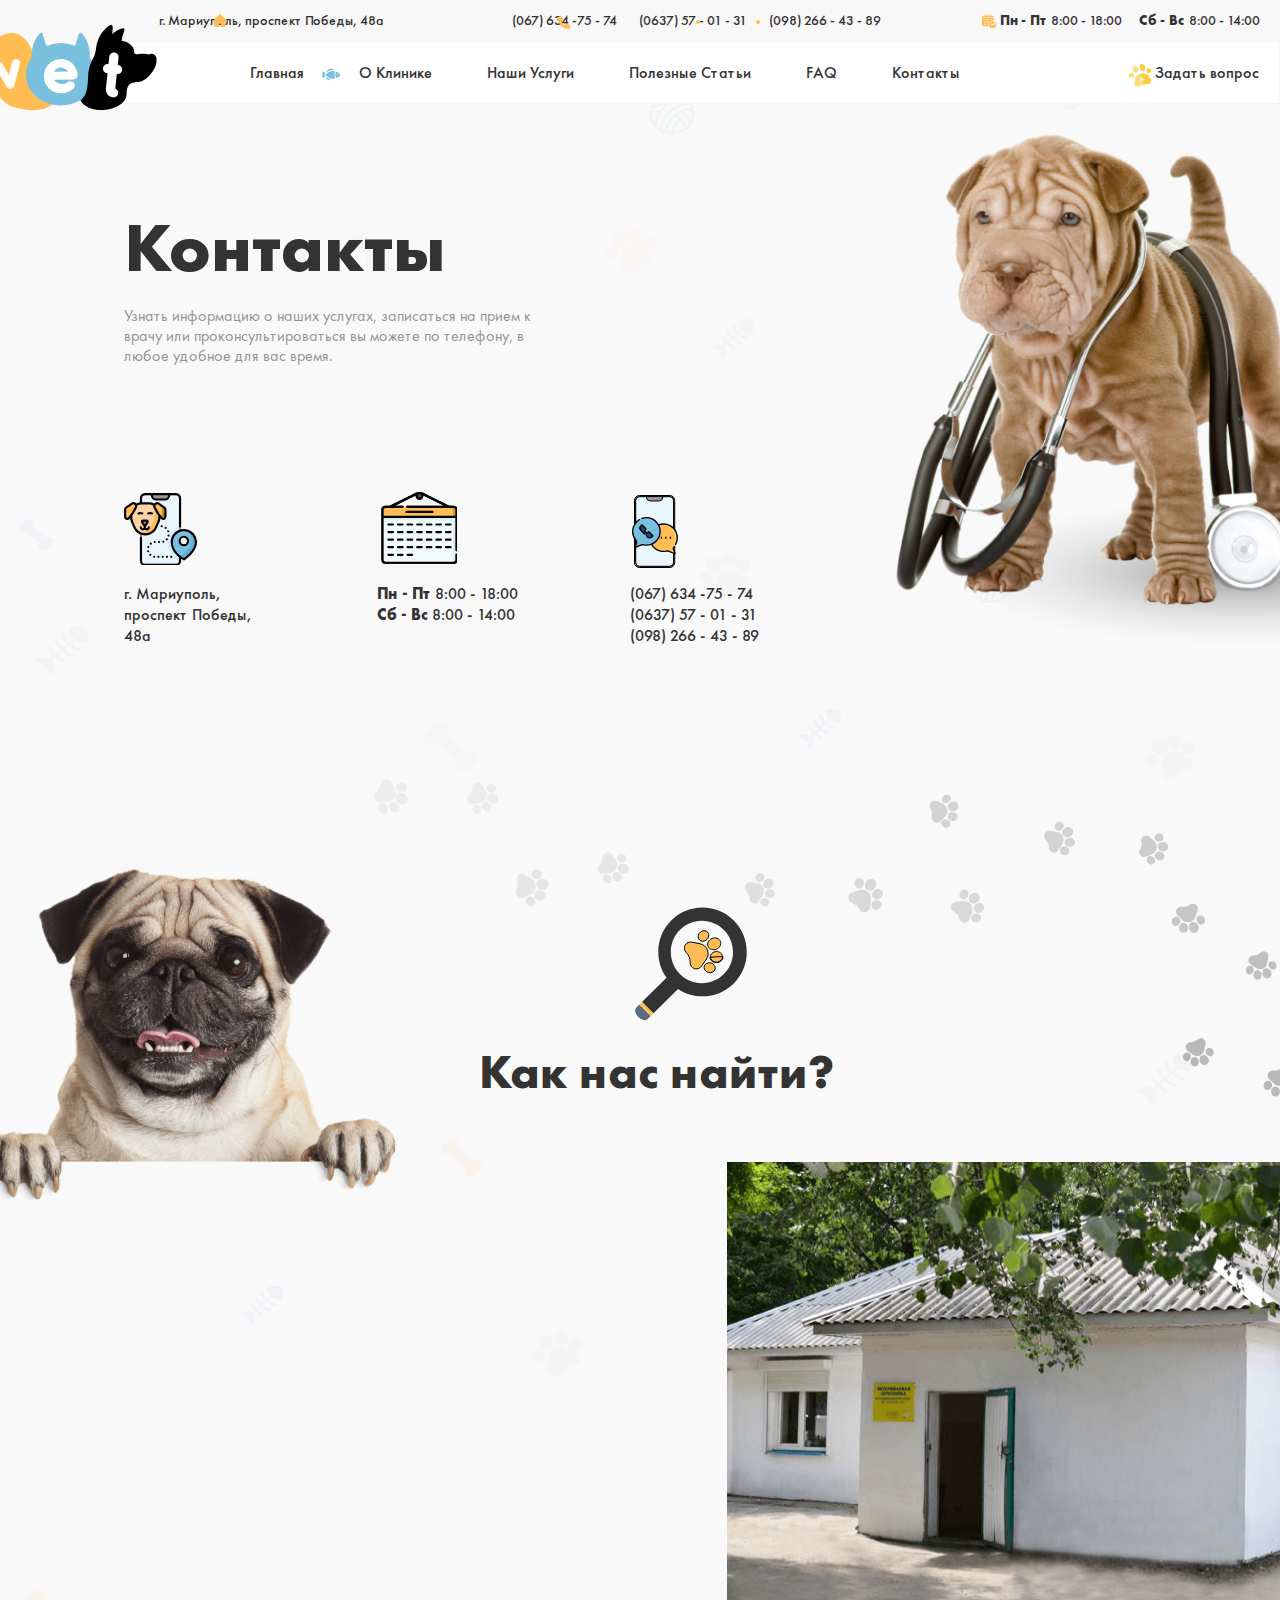
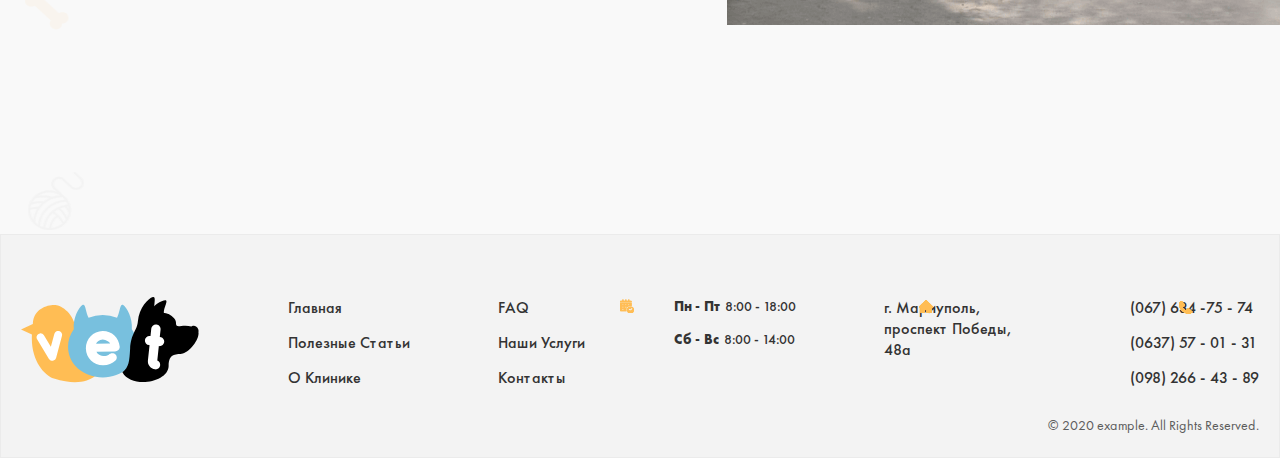
==== commit 74dd0171: "minifikatsiya qilingan" ====
--- a/contact.html
+++ b/contact.html
@@ -79,7 +79,7 @@
     <header class="intro">
       <div class="container">
         <div class="intro__wrapper">
-          <h1 class="intro__title">Контакты</h1>
+          <h2 class="intro__title">Контакты</h2>
           <div class="intro__tex-wrap">
             <p class="intro__text">Узнать информацию о наших услугах, записаться на прием к врачу или проконсультироваться вы можете по телефону, в любое удобное для вас время.</p>
           </div>
@@ -127,7 +127,7 @@
           <h2 class="search-title">Как нас найти?</h2>
         </div>
         <div class="search__wrapper">
-          <iframe class="search__iframe" src="https://www.google.com/maps/embed?pb=!1m18!1m12!1m3!1d2715.565682645302!2d37.642411599999996!3d47.1075844!2m3!1f0!2f0!3f0!3m2!1i1024!2i768!4f13.1!3m3!1m2!1s0x40e6e6701cd9c691%3A0xe9b99fd0268f089c!2z0L_RgNC-0YHQvy4g0J_QvtCx0LXQtNGLLCA0ONCwLCDQnNCw0YDQuNGD0L_QvtC70YwsINCU0L7QvdC10YbQutCw0Y8g0L7QsdC70LDRgdGC0YwsINCj0LrRgNCw0LjQvdCwLCA4NzUwMA!5e0!3m2!1sru!2s!4v1689160151702!5m2!1sru!2s" width="913" height="466" style="border:0;" allowfullscreen="" loading="lazy" referrerpolicy="no-referrer-when-downgrade"></iframe>
+          <iframe class="search__iframe" src="https://www.google.com/maps/embed?pb=!1m18!1m12!1m3!1d2715.565682645302!2d37.642411599999996!3d47.1075844!2m3!1f0!2f0!3f0!3m2!1i1024!2i768!4f13.1!3m3!1m2!1s0x40e6e6701cd9c691%3A0xe9b99fd0268f089c!2z0L_RgNC-0YHQvy4g0J_QvtCx0LXQtNGLLCA0ONCwLCDQnNCw0YDQuNGD0L_QvtC70YwsINCU0L7QvdC10YbQutCw0Y8g0L7QsdC70LDRgdGC0YwsINCj0LrRgNCw0LjQvdCwLCA4NzUwMA!5e0!3m2!1sru!2s!4v1689160151702!5m2!1sru!2s" width="847" height="466" style="border:0;" allowfullscreen="" loading="lazy" referrerpolicy="no-referrer-when-downgrade"></iframe>
           <img src="./images/vetclinicc.png" width="593" height="463" alt="vetclinic's images" class="search__image">
         </div>
       </div>
--- a/styles.css
+++ b/styles.css
@@ -43,6 +43,7 @@
   margin: 0 auto;
   padding: 0 20px;
 }
+
 /* Header started */
 .site-header {
   background-color: #fff;
@@ -424,6 +425,8 @@
 }
 .intro__list {
   position: relative;
+  margin-top: 0;
+  margin-bottom: 0;
   list-style: none;
   padding-left: 0;
 }
@@ -489,13 +492,13 @@
   padding-top: 395px;
   padding-bottom: 206px;
   background-image: url("./images/bgbgbg.svg");
-  background-position: calc(50% - -233px) calc(50% + -303px);
+  background-position: calc(50% - -194px) calc(50% + -303px);
   background-repeat: no-repeat;
   background-size: 934px 329px;;
 }
 .search-title {
   display: block;
-  margin-left: 497px;
+  margin-left: 459px;
   margin-bottom: 60px;
   margin-top: 0;
   color: #333;
@@ -516,14 +519,14 @@
 .search__iframe {
   position: relative;
   top: 0;
-  left: -91px;
-  width: 913px;
+  left: -72px;
+  width: 847px;
   height: 466px;
 }
 .search-title::before {
   position: absolute;
   top: calc(50% - 207px);
-  left: calc(0% + -27px);
+  left: calc(0% + -50px);
   width: 443px;
   height: 342px;
   background-image: url("./images/doc.png");
@@ -534,7 +537,7 @@
 .search__image {
   position: absolute;
   top: 0px;
-  right: -104px;
+  right: -60px;
 }
 /* SEARCH SECTION FINISHED */
 /* Article section started  */
@@ -1168,10 +1171,10 @@
 }
 
 .usefull-list {
+  margin-top: 0;
+  margin-bottom: 0;
   list-style: none;
   padding-left: 0;
-}
-.usefull-item {
 }
 .active__item {
   display: -webkit-box;
--- a/mini.css
+++ b/mini.css
@@ -1 +1 @@
-button,hr,input{overflow:visible}progress,sub,sup{vertical-align:baseline}[type=checkbox],[type=radio],legend{box-sizing:border-box;padding:0}html{line-height:1.15;-webkit-text-size-adjust:100%}body{margin:0}details,main{display:block}h1{font-size:2em;margin:.67em 0}hr{box-sizing:content-box;height:0}code,kbd,pre,samp{font-family:monospace,monospace;font-size:1em}a{background-color:transparent}abbr[title]{border-bottom:none;text-decoration:underline;text-decoration:underline dotted}b,strong{font-weight:bolder}small{font-size:80%}sub,sup{font-size:75%;line-height:0;position:relative}sub{bottom:-.25em}sup{top:-.5em}img{border-style:none}button,input,optgroup,select,textarea{font-family:inherit;font-size:100%;line-height:1.15;margin:0}button,select{text-transform:none}[type=button],[type=reset],[type=submit],button{-webkit-appearance:button}[type=button]::-moz-focus-inner,[type=reset]::-moz-focus-inner,[type=submit]::-moz-focus-inner,button::-moz-focus-inner{border-style:none;padding:0}[type=button]:-moz-focusring,[type=reset]:-moz-focusring,[type=submit]:-moz-focusring,button:-moz-focusring{outline:ButtonText dotted 1px}fieldset{padding:.35em .75em .625em}legend{color:inherit;display:table;max-width:100%;white-space:normal}textarea{overflow:auto}[type=number]::-webkit-inner-spin-button,[type=number]::-webkit-outer-spin-button{height:auto}[type=search]{-webkit-appearance:textfield;outline-offset:-2px}[type=search]::-webkit-search-decoration{-webkit-appearance:none}::-webkit-file-upload-button{-webkit-appearance:button;font:inherit}summary{display:list-item}[hidden],template{display:none}.adress-list,.header-adress{display:-webkit-box;display:-ms-flexbox}.adress-link,.start-link{color:#333;line-height:normal;text-decoration:none}.adress-link,.header-end__link{-webkit-transition:color .3s linear,background-color .3s linear,opacity .3s linear;-o-transition:color .3s linear,background-color .3s linear,opacity .3s linear}.adress-list::before,.start-link::before{position:absolute;height:13px;background-repeat:no-repeat}.adress-link,.adress-time,.bold,.start-link,.time-bold{font-size:14px;font-style:normal}.header-adress,.header-wrap{position:relative;-webkit-box-pack:end}.adress-list::before,.hero,.intro,.intro__active::before,.intro__bold::before,.intro__tel::before,.search,.start-link::before{background-repeat:no-repeat}@font-face{font-display:swap;font-family:FuturaPT;font-weight:400;src:url("./fonts/FuturaPT-Book.woff") format("woff"),url("./fonts/FuturaPT-Book.woff2") format("woff2")}@font-face{font-display:swap;font-family:FuturaPT;font-weight:500;src:url("./fonts/FuturaPT-Medium.woff") format("woff"),url("./fonts/FuturaPT-Medium.woff2") format("woff2")}@font-face{font-display:swap;font-family:FuturaPT;font-weight:700;src:url("./fonts/FuturaPT-Bold.woff") format("woff"),url("./fonts/FuturaPT-Bold.woff2") format("woff2")}*{-webkit-box-sizing:border-box;box-sizing:border-box}html{height:100%}img{display:block}body{margin:0;font-family:FuturaPT,Arial,sans-serif;font-weight:500;background-image:url("./images/bgbd.png");background-size:1554px 4367px;background-color:#f9f9f9}.container{max-width:1350px;width:100%;margin:0 auto;padding:0 20px}.adress-list,.nav-list,.time-list{margin-bottom:0;padding-left:0;list-style:none;margin-top:0}.services-button:hover,.services-endbutton:hover,.site-header{background-color:#fff}.header-start{padding-top:11px;padding-bottom:12px;background-color:#f9f8f8}.header-adress{display:flex;-ms-flex-pack:end;justify-content:flex-end;-webkit-box-align:center;-ms-flex-align:center;align-items:center}.start-link{margin-right:128px}.start-link::before{top:3px;left:193px;width:14px;background-image:url("./images/house.svg");content:""}.adress-link{transition:color .3s linear,background-color .3s linear,opacity .3s linear}.adress-link:hover{color:#ffbd54}.adress-link:active,.useful-link:active{color:#333;opacity:.6}.adress-list{display:flex;margin-right:119px}.header-wrap,.time-list{display:-webkit-box;display:-ms-flexbox}.adress-list::before{top:5px;left:538px;width:13px;background-image:url("./images/phone.svg");content:""}.adress-item:nth-child(2)::after,.adress-item:nth-child(2)::before{top:9px;width:4px;height:4px;border-radius:50%;position:absolute;background-color:#ffbd54;content:""}.adress-item:not(:last-child){margin-right:22px}.adress-item:nth-child(2)::before{left:676px}.adress-item:nth-child(2)::after{right:500px}.time-list{display:flex;gap:17px;-webkit-box-pack:justify;-ms-flex-pack:justify;justify-content:space-between}.time-list::before{position:absolute;top:3px;right:264px;width:14px;height:14px;background-image:url("./images/schedule.svg");content:""}.adress-time,.bold,.time-bold{color:#333;line-height:normal}.header-end__link,.nav-link{font-size:16px;line-height:normal;color:#333;text-decoration:none}.header-wrapper{background-color:#fff;border:1px solid #f3f3f3}.header-wrap{display:flex;-ms-flex-pack:end;justify-content:flex-end;-webkit-box-align:center;-ms-flex-align:center;align-items:center;padding-top:20px;padding-bottom:20px;z-index:1}.footer-logo:hover,.header-image:hover,.services-item:hover,.useful-item:hover{opacity:.8}.end-link:active,.footer-logo:active,.header-end__link:active,.header-image:active,.item-link:active,.nav-link:active,.services-button:active,.services-endbutton:active,.services-item:active,.subscript-button:active,.top-link:active,.useful-item:active{opacity:.6}.header-link{position:absolute;top:calc(50% - 48px);left:calc(50% + -661px);z-index:3;text-decoration:none}.hero-wrapper,.intro__list,.search__iframe,.search__wrap,.search__wrapper,.services-wrapper{position:relative}.nav-list{display:-webkit-box;display:-ms-flexbox;display:flex;-webkit-box-pack:end;-ms-flex-pack:end;justify-content:flex-end;-webkit-box-align:center;-ms-flex-align:center;align-items:center}.nav-list::before{position:absolute;top:22px;left:299px;width:20px;height:20px;background-image:url("./images/fish.svg");content:""}.nav-item:not(:last-child){margin-right:55px}.nav-item{margin-right:195px}.nav-link{border-bottom:5px solid transparent;-webkit-transition:color .3s linear,border .3s linear,opacity .3s linear;-o-transition:color .3s linear,border .3s linear,opacity .3s linear;transition:color .3s linear,border .3s linear,opacity .3s linear}.nav-link:active,.nav-link:hover{border-color:#f4ffad}.header-end__link{text-align:right;transition:color .3s linear,background-color .3s linear,opacity .3s linear}.hero-span,.hero-title{font-size:70px;font-weight:700;line-height:64px}.header-end__link::before{position:absolute;right:107px;width:25px;height:25px;background-image:url("./images/dog.svg");content:""}.header-end__link:hover,.item-link:hover,.useful-link:hover{color:#ffbd54}.hero{padding-top:153px;padding-right:97px;padding-bottom:354px;background-position:calc(50% - 515px) calc(50% + -91px),calc(50% - -740px) calc(50% + 160px);background-image:url("./images/Grouphero.png"),url("./images/Groupheroikki.png")}.hero-wrapper{margin-left:auto;width:608px}.hero-title{margin-top:0;margin-bottom:29px;color:#333}.hero-span{display:block;color:#78c0de}.hero-desc{margin-top:0;margin-bottom:38px;color:#949494;font-size:16px;font-weight:400;line-height:21px}.hero-link{padding:15px 48px 16px 47px;display:inline-block;color:#fff;font-size:16px;line-height:normal;border-radius:3px;background-color:#333;text-decoration:none;-webkit-transition:color .3s linear,background-color .3s linear,opacity .3s linear;-o-transition:color .3s linear,background-color .3s linear,opacity .3s linear;transition:color .3s linear,background-color .3s linear,opacity .3s linear}.intro__list,.intro__wrap,.services-list{padding-left:0;list-style:none}.intro__wrap,.search__wrapper{display:-webkit-box;display:-ms-flexbox}.end-link:hover,.hero-link:hover,.subscript-button:hover{color:#333;border-radius:3px;background-color:#ffbd54}.hero-link:active{color:#333;border-radius:3px;background-color:#ffbd54;opacity:.6}.intro{padding-top:111px;background-image:url("./images/contactibg.png");background-size:contain;background-position:calc(50% - -476px) calc(50% + 0px)}.intro__wrapper{margin-left:104px}.intro__tex-wrap{width:447px}.intro__title{margin-top:0;margin-bottom:27px;color:#333;font-size:70px;font-weight:700;line-height:64px}.intro__text{margin-top:0;margin-bottom:217px;color:#949494;font-size:16px;font-weight:400;line-height:20px}.intro__wrap{display:flex;-webkit-box-pack:start;-ms-flex-pack:start;justify-content:flex-start}.intro__item{width:153px;margin-right:100px}.intro__link{color:#333;font-size:16px;font-style:normal;line-height:normal;text-decoration:none}.intro__active::before{position:absolute;top:calc(50% - 122px);left:calc(50% - 127px);width:76px;height:72px;background-image:url("./images/location.svg");content:""}.intro__tel::before{position:absolute;top:calc(50% - 120px);left:calc(50% - 125px);width:46px;height:73px;background-image:url("./images/phonee.svg");content:""}.intro__item__time{display:inline-block}.intro__bold,.intro__time{color:#333;font-style:normal;font-size:16px;line-height:normal}.intro__bold::before{position:absolute;top:calc(50% - 112px);left:calc(50% - 73px);width:76px;height:72px;background-image:url("./images/calendar.svg");content:""}.search{padding-top:395px;padding-bottom:206px;background-image:url("./images/bgbgbg.svg");background-position:calc(50% - -233px) calc(50% + -303px);background-size:934px 329px}.search-title{display:block;margin-left:497px;margin-bottom:60px;margin-top:0;color:#333;font-size:48px;font-weight:700;line-height:normal}.search__wrapper{display:flex}.article-blockquote,.services-list{display:-webkit-box;display:-ms-flexbox}.search__iframe{top:0;left:-91px;width:913px;height:466px}.search-title::before{position:absolute;top:calc(50% - 207px);left:calc(0% + -27px);width:443px;height:342px;background-image:url("./images/doc.png");background-repeat:no-repeat;content:"";z-index:2}.article-wrapper::after,.article-wrapper::before{position:absolute;width:142px;height:128px;background-repeat:no-repeat;content:""}.search__image{position:absolute;top:0;right:-104px}.wrap-article{padding-bottom:191px;position:relative}.article-wrapper{width:753px;margin-left:313px;margin-right:244px}.article-wrapper::before{top:calc(25% - 115px);left:calc(50% + -434px);background-image:url("./images/left.svg")}.article-wrapper::after{top:calc(25% - 54px);right:calc(50% + -580px);background-image:url("./images/right.svg")}.article-blockquote::after,.article-blockquote::before{position:absolute;left:calc(50% + -79px);width:142px;height:1px;background-image:url("./images/line.svg")}.article-blockquote{display:flex;-webkit-box-align:center;-ms-flex-align:center;align-items:center;margin:0 0 70px;color:#949494;text-align:center;font-size:20px;font-weight:400;line-height:normal}.article-blockquote::before{top:calc(25% - 124px);background-repeat:no-repeat;content:""}.article-blockquote::after{top:calc(25% - -23px);background-repeat:no-repeat;content:""}.services-button::before,.services-endbutton::after{width:14px;height:26px;content:"";background-repeat:no-repeat}.article-cite{display:block;margin:0 auto;text-align:center;color:#333;font-size:18px;font-style:normal;line-height:normal}.services-button,.services-endbutton{width:50px;height:50px;margin-right:50px;background-color:#f9f9f9;border:none;-webkit-transition:color .3s linear,background-color .3s linear,opacity .3s linear;-o-transition:color .3s linear,background-color .3s linear,opacity .3s linear;position:absolute;z-index:5}.services{padding-bottom:145px}.services-title{margin-top:0;margin-bottom:80px;text-align:center;color:#333;font-size:48px;font-weight:700;line-height:54px}.services-button{top:105px;left:-26px;transition:color .3s linear,background-color .3s linear,opacity .3s linear}.services-endbutton{top:92px;right:-74px;transition:color .3s linear,background-color .3s linear,opacity .3s linear}.contact-wrap,.contact-wrapper,.end-wrapper,.services-item,.useful-wrap{position:relative}.services-item,.top-link{-webkit-transition:color .3s linear,background-color .3s linear,opacity .3s linear;-o-transition:color .3s linear,background-color .3s linear,opacity .3s linear}.services-button::before{position:absolute;top:14px;left:15px;background-image:url("./images/arrow.svg")}.services-endbutton::after{position:absolute;top:12px;right:16px;background-image:url("./images/arrowch.svg")}.services-list{display:flex;-webkit-box-pack:justify;-ms-flex-pack:justify;justify-content:space-between;-webkit-box-align:start;-ms-flex-align:start;align-items:flex-start;width:1223px;margin:0 auto}.services-wrap,.useful-list{display:-webkit-box;display:-ms-flexbox}.services-item{width:193px;padding:129px 32px 28px 35px;border-radius:5px;background-color:#fff;margin:0;border:1px solid #f3f3f3;transition:color .3s linear,background-color .3s linear,opacity .3s linear}.services-item:first-child{width:193px;border-bottom:42px;margin:0 7px 0 0;padding-bottom:42px;border:none}.services-item:nth-child(2),.services-item:nth-child(3),.services-item:nth-child(5){width:193px}.services-item:nth-child(4),.services-item:nth-child(6){width:193px;padding-top:140px;padding-bottom:39px}.services-link{text-decoration:none}.services-subtitle,.services-subtitle__befor{margin-top:0;margin-bottom:0;color:#333;text-align:center;font-size:18px;line-height:22px}.services-subtitle__befor::before{position:absolute;top:26px;left:75px;width:61px;height:77px;background-image:url("./images/doctor.svg");background-repeat:no-repeat;content:""}.services-subtitle::before{position:absolute;top:27px;left:53px;width:61px;height:77px;content:""}.services-item:nth-child(2) .services-subtitle::before{background-image:url("./images/woman.svg");width:61px;height:77px}.services-item:nth-child(3) .services-subtitle::before{background-image:url("./images/dogm.svg");width:72px;height:78px}.services-item:nth-child(4) .services-subtitle::before{background-image:url("./images/gogdog.svg");width:76px;height:76px}.services-item:nth-child(5) .services-subtitle::before{background-image:url("./images/texnno.svg");width:78px;height:78px}.services-item:nth-child(6) .services-subtitle::before{background-image:url("./images/gogh.svg");width:76px;height:76px}.end-link::before,.top-link::before{position:absolute;top:215px;width:21px;height:21px;content:""}.services-wrap{display:flex;-webkit-box-align:center;-ms-flex-align:center;align-items:center;width:1223px;margin:0 auto;border-radius:0 5px 5px;background-color:#fff;padding-left:35px;padding-top:41px;padding-bottom:41px}.services-image{margin-right:67px;border-radius:5px}.end-wrapper{width:492px}.end-subtitle{margin-top:0;margin-bottom:18px;color:#333;font-size:36px;line-height:20px}.end-desc,.top-desc{margin-top:0;color:#949494;font-size:16px;font-weight:400;line-height:20px}.top-desc{margin-bottom:9px}.end-desc{margin-bottom:34px}.end-link,.top-link{font-size:16px;line-height:normal;border-radius:3px;color:#fff;text-decoration:none}.top-link{display:inline-block;text-align:center;margin-right:21px;padding:15px 36px 16px 63px;background:#ffbd54;transition:color .3s linear,background-color .3s linear,opacity .3s linear}.end-link,.subscript-button{-webkit-transition:color .3s linear,background-color .3s linear,opacity .3s linear;-o-transition:color .3s linear,background-color .3s linear,opacity .3s linear}.top-link::before{left:35px;background-image:url("./images/top.svg");background-repeat:no-repeat}.top-link:hover{color:#ffbd54;border-radius:3px;background-color:#333}.end-link{padding:15px 37px 14px 64px;background:#333;transition:color .3s linear,background-color .3s linear,opacity .3s linear}.end-link::before{left:238px;background-image:url("./images/end.svg");background-repeat:no-repeat}.article-subscript{padding-top:90px;padding-bottom:88px;background-image:url("./images/kuchuk.png");background-repeat:no-repeat;background-position:center top 2px}.subscript-wrapper{margin-left:82px;padding:87px}.subscript-title{margin-bottom:32px;color:#fff;font-size:48px;font-weight:700;line-height:20px}.subscript-input{padding:18px 147px 12px 22px;margin-right:21px;color:#949494;font-size:16px;font-weight:400;border:none;line-height:20px;border-radius:5px;background-color:#fff}.subscript-button{padding:15px 53px 14px 51px;color:#fff;font-size:16px;line-height:normal;border-radius:3px;background-color:#333;border:none;transition:color .3s linear,background-color .3s linear,opacity .3s linear}.useful{padding-top:126px;padding-bottom:265px}.useful-wrap{margin:0 auto;width:305px;padding:21px 22px 38px 30px}.active-list__item,.active__item{margin-right:24px}.house-list,.useful-list{padding-left:0;list-style:none}.useful-subtitle__wrap{width:182px}.useful-title{margin-top:0;margin-bottom:80px;color:#333;text-align:center;font-size:48px;font-weight:700;line-height:20px}.useful-list{margin-top:0;margin-bottom:0;display:flex}.useful-item{border-radius:5px;border:1px solid #e4e4e2;background-color:#fff}.house-list{display:-webkit-box;display:-ms-flexbox;display:flex;-webkit-box-pack:justify;-ms-flex-pack:justify;justify-content:space-between}.house-item{padding:42px 31px 39px 34px;border-radius:5px;border-bottom:none;background:#fff}.useful-time{display:block;text-align:end;color:#949494;font-size:14px;line-height:normal}.active__item,.contact-form{display:-webkit-box;display:-ms-flexbox}.useful-subtitle{margin-top:0;color:#000;font-size:22px;font-weight:700;line-height:25px}.useful-text_wrapper{width:244px}.useful-text{margin-top:0;color:#949494;font-size:16px;font-weight:400;line-height:20px}.useful-link{color:#333;font-size:16px;line-height:normal;-webkit-transition:color .3s linear,background-color .3s linear,opacity .3s linear;-o-transition:color .3s linear,background-color .3s linear,opacity .3s linear;transition:color .3s linear,background-color .3s linear,opacity .3s linear;text-decoration:none}.useful-link::before{display:-webkit-inline-box;display:-ms-inline-flexbox;display:inline-flex;width:25px;height:25px;margin-right:5px;background-image:url("./images/dog.svg");background-repeat:no-repeat;background-position:center;vertical-align:middle;content:""}.footer-item::before,.item-link::before{height:13px;background-repeat:no-repeat}.usefull-list{list-style:none;padding-left:0}.active__item{display:flex}.item__link{margin-bottom:32px}.usefull-link{color:#3d9cea;text-align:center;font-size:14px;font-weight:400;line-height:22px;text-decoration:none}.usefull-time{text-align:right;color:#949494;font-size:14px;line-height:normal}.usefull-subtitle__wrapper{width:270px}.usefull-subtitle{margin-top:0;color:#333;font-size:26px;font-weight:700;line-height:29px}.usefull-desc{margin-top:0;margin-bottom:11px;color:#949494;font-size:16px;font-weight:400;line-height:20px}.usefull-endlink{color:#333;font-size:16px;line-height:normal;text-decoration:none}.active__link{margin-right:67px}.contact{margin:0 auto;padding-top:62px;padding-bottom:247px}.text-wrap{width:334px}.contact-wrap{top:0;left:-87px;width:965px;padding:62px 0 74px 155px;background-image:url("./images/contact.png");background-repeat:no-repeat;background-color:#333}.contact-title{margin-top:0;margin-bottom:14px;color:#fff;font-size:48px;font-weight:700;line-height:normal}.contact-input,.contact-text,.contact-textarea{color:#949494;font-weight:400}.contact-wrapper{margin-left:465px}.frame-wrap{position:absolute;left:-550px;z-index:5}.contact-text{margin-top:0;margin-bottom:29px;font-size:16px;line-height:20px}.contact-input,.footer-item:not(:last-child){margin-bottom:14px}.contact-button,.contact-input,.contact-textarea{line-height:normal;font-size:16px}.contact-form{display:flex;-webkit-box-orient:vertical;-webkit-box-direction:normal;-ms-flex-direction:column;flex-direction:column;-webkit-box-align:start;-ms-flex-align:start;align-items:start}.contact-input{width:375px;padding-left:22px;padding-top:16px;padding-bottom:13px}.contact-textarea{width:375px;height:42px;padding-left:22px;padding-top:17px;padding-bottom:127px;margin-bottom:30px;resize:none;outline:0;overflow:hidden}.contact-button{padding:15px 49px 14px 50px;color:#fff;background-color:#ffbd54}.footer-time,.item-link{color:#333;font-style:normal}.contact-textarea::-webkit-input-placeholder{color:#949494;font-size:16px;font-weight:400;line-height:normal}.contact-textarea::-moz-placeholder{color:#949494;font-size:16px;font-weight:400;line-height:normal}.contact-textarea:-ms-input-placeholder{color:#949494;font-size:16px;font-weight:400;line-height:normal}.contact-textarea::-ms-input-placeholder{color:#949494;font-size:16px;font-weight:400;line-height:normal}.contact-textarea::placeholder{color:#949494;font-size:16px;font-weight:400;line-height:normal}.site-footer{padding-top:62px;padding-bottom:23px;border:1px solid #ebebeb;background-color:#f3f3f3}.footer-address{position:relative;display:-webkit-box;display:-ms-flexbox;display:flex;-webkit-box-pack:justify;-ms-flex-pack:justify;justify-content:space-between}.link-wrap{width:157px}.footer-list{margin-top:0;margin-bottom:28px;padding-left:0;list-style:none}.footer-item::before{position:absolute;top:4px;left:1158px;width:13px;background-image:url("./images/phone.svg");content:""}.bold::before,.item-link::before{position:absolute;top:2px;left:671px;width:14px;content:""}.item-link{font-size:16px;line-height:normal;text-decoration:none;border-bottom:5px solid transparent;-webkit-transition:color .3s linear,opacity .3s linear;-o-transition:color .3s linear,opacity .3s linear;transition:color .3s linear,opacity .3s linear}.footer-desc,.footer-time{font-size:14px;line-height:normal}.item-link:active{color:#333333b3}.item-link::before{left:897px;top:2px;background-image:url("./images/house.svg")}.bold::before{right:680px;height:14px;background-image:url("./images/schedule.svg")}.footer-time{font-weight:500}.footer-desc{margin-top:0;margin-bottom:0;display:block;text-align:end;color:#5c5c5c;font-weight:400}+/*! normalize.css v8.0.1 | MIT License | github.com/necolas/normalize.css */button,hr,input{overflow:visible}progress,sub,sup{vertical-align:baseline}[type=checkbox],[type=radio],legend{box-sizing:border-box;padding:0}html{line-height:1.15;-webkit-text-size-adjust:100%}body{margin:0}details,main{display:block}h1{font-size:2em;margin:.67em 0}hr{box-sizing:content-box;height:0}code,kbd,pre,samp{font-family:monospace,monospace;font-size:1em}a{background-color:transparent}abbr[title]{border-bottom:none;text-decoration:underline;text-decoration:underline dotted}b,strong{font-weight:bolder}small{font-size:80%}sub,sup{font-size:75%;line-height:0;position:relative}sub{bottom:-.25em}sup{top:-.5em}img{border-style:none}button,input,optgroup,select,textarea{font-family:inherit;font-size:100%;line-height:1.15;margin:0}button,select{text-transform:none}[type=button],[type=reset],[type=submit],button{-webkit-appearance:button}[type=button]::-moz-focus-inner,[type=reset]::-moz-focus-inner,[type=submit]::-moz-focus-inner,button::-moz-focus-inner{border-style:none;padding:0}[type=button]:-moz-focusring,[type=reset]:-moz-focusring,[type=submit]:-moz-focusring,button:-moz-focusring{outline:ButtonText dotted 1px}fieldset{padding:.35em .75em .625em}legend{color:inherit;display:table;max-width:100%;white-space:normal}textarea{overflow:auto}[type=number]::-webkit-inner-spin-button,[type=number]::-webkit-outer-spin-button{height:auto}[type=search]{-webkit-appearance:textfield;outline-offset:-2px}[type=search]::-webkit-search-decoration{-webkit-appearance:none}::-webkit-file-upload-button{-webkit-appearance:button;font:inherit}summary{display:list-item}[hidden],template{display:none}.adress-list,.header-adress{display:-webkit-box;display:-ms-flexbox}.adress-link,.start-link{color:#333;line-height:normal;text-decoration:none}.adress-link,.header-end__link{-webkit-transition:color .3s linear,background-color .3s linear,opacity .3s linear;-o-transition:color .3s linear,background-color .3s linear,opacity .3s linear}.adress-list::before,.start-link::before{position:absolute;height:13px;background-repeat:no-repeat}.adress-link,.adress-time,.bold,.start-link,.time-bold{font-size:14px;font-style:normal}.header-adress,.header-wrap{position:relative;-webkit-box-pack:end}.adress-list::before,.hero,.intro,.intro__active::before,.intro__bold::before,.intro__tel::before,.search,.start-link::before{background-repeat:no-repeat}@font-face{font-display:swap;font-family:FuturaPT;font-weight:400;src:url("./fonts/FuturaPT-Book.woff") format("woff"),url("./fonts/FuturaPT-Book.woff2") format("woff2")}@font-face{font-display:swap;font-family:FuturaPT;font-weight:500;src:url("./fonts/FuturaPT-Medium.woff") format("woff"),url("./fonts/FuturaPT-Medium.woff2") format("woff2")}@font-face{font-display:swap;font-family:FuturaPT;font-weight:700;src:url("./fonts/FuturaPT-Bold.woff") format("woff"),url("./fonts/FuturaPT-Bold.woff2") format("woff2")}*{-webkit-box-sizing:border-box;box-sizing:border-box}html{height:100%}img{display:block}body{margin:0;font-family:FuturaPT,Arial,sans-serif;font-weight:500;background-image:url("./images/bgbd.png");background-size:1554px 4367px;background-color:#f9f9f9}.container{max-width:1350px;width:100%;margin:0 auto;padding:0 20px}.adress-list,.nav-list,.time-list{margin-bottom:0;padding-left:0;list-style:none;margin-top:0}.services-button:hover,.services-endbutton:hover,.site-header{background-color:#fff}.header-start{padding-top:11px;padding-bottom:12px;background-color:#f9f8f8}.header-adress{display:flex;-ms-flex-pack:end;justify-content:flex-end;-webkit-box-align:center;-ms-flex-align:center;align-items:center}.start-link{margin-right:128px}.start-link::before{top:3px;left:193px;width:14px;background-image:url("./images/house.svg");content:""}.adress-link{transition:color .3s linear,background-color .3s linear,opacity .3s linear}.adress-link:hover{color:#ffbd54}.adress-link:active,.useful-link:active{color:#333;opacity:.6}.adress-list{display:flex;margin-right:119px}.header-wrap,.time-list{display:-webkit-box;display:-ms-flexbox}.adress-list::before{top:5px;left:538px;width:13px;background-image:url("./images/phone.svg");content:""}.adress-item:nth-child(2)::after,.adress-item:nth-child(2)::before{top:9px;width:4px;height:4px;border-radius:50%;position:absolute;background-color:#ffbd54;content:""}.adress-item:not(:last-child){margin-right:22px}.adress-item:nth-child(2)::before{left:676px}.adress-item:nth-child(2)::after{right:500px}.time-list{display:flex;gap:17px;-webkit-box-pack:justify;-ms-flex-pack:justify;justify-content:space-between}.time-list::before{position:absolute;top:3px;right:264px;width:14px;height:14px;background-image:url("./images/schedule.svg");content:""}.adress-time,.bold,.time-bold{color:#333;line-height:normal}.header-end__link,.nav-link{font-size:16px;line-height:normal;color:#333;text-decoration:none}.header-wrapper{background-color:#fff;border:1px solid #f3f3f3}.header-wrap{display:flex;-ms-flex-pack:end;justify-content:flex-end;-webkit-box-align:center;-ms-flex-align:center;align-items:center;padding-top:20px;padding-bottom:20px;z-index:1}.footer-logo:hover,.header-image:hover,.services-item:hover,.useful-item:hover{opacity:.8}.end-link:active,.footer-logo:active,.header-end__link:active,.header-image:active,.item-link:active,.nav-link:active,.services-button:active,.services-endbutton:active,.services-item:active,.subscript-button:active,.top-link:active,.useful-item:active{opacity:.6}.header-link{position:absolute;top:calc(50% - 48px);left:calc(50% + -661px);z-index:3;text-decoration:none}.hero-wrapper,.intro__list,.search__iframe,.search__wrap,.search__wrapper,.services-wrapper{position:relative}.nav-list{display:-webkit-box;display:-ms-flexbox;display:flex;-webkit-box-pack:end;-ms-flex-pack:end;justify-content:flex-end;-webkit-box-align:center;-ms-flex-align:center;align-items:center}.nav-list::before{position:absolute;top:22px;left:299px;width:20px;height:20px;background-image:url("./images/fish.svg");content:""}.nav-item:not(:last-child){margin-right:55px}.nav-item{margin-right:195px}.nav-link{border-bottom:5px solid transparent;-webkit-transition:color .3s linear,border .3s linear,opacity .3s linear;-o-transition:color .3s linear,border .3s linear,opacity .3s linear;transition:color .3s linear,border .3s linear,opacity .3s linear}.nav-link:active,.nav-link:hover{border-color:#f4ffad}.header-end__link{text-align:right;transition:color .3s linear,background-color .3s linear,opacity .3s linear}.hero-span,.hero-title{font-size:70px;font-weight:700;line-height:64px}.header-end__link::before{position:absolute;right:107px;width:25px;height:25px;background-image:url("./images/dog.svg");content:""}.header-end__link:hover,.item-link:hover,.useful-link:hover{color:#ffbd54}.hero{padding-top:153px;padding-right:97px;padding-bottom:354px;background-position:calc(50% - 515px) calc(50% + -91px),calc(50% - -740px) calc(50% + 160px);background-image:url("./images/Grouphero.png"),url("./images/Groupheroikki.png")}.hero-wrapper{margin-left:auto;width:608px}.hero-title{margin-top:0;margin-bottom:29px;color:#333}.hero-span{display:block;color:#78c0de}.hero-desc{margin-top:0;margin-bottom:38px;color:#949494;font-size:16px;font-weight:400;line-height:21px}.hero-link{padding:15px 48px 16px 47px;display:inline-block;color:#fff;font-size:16px;line-height:normal;border-radius:3px;background-color:#333;text-decoration:none;-webkit-transition:color .3s linear,background-color .3s linear,opacity .3s linear;-o-transition:color .3s linear,background-color .3s linear,opacity .3s linear;transition:color .3s linear,background-color .3s linear,opacity .3s linear}.intro__list,.intro__wrap,.services-list{padding-left:0;list-style:none}.intro__wrap,.search__wrapper{display:-webkit-box;display:-ms-flexbox}.end-link:hover,.hero-link:hover,.subscript-button:hover{color:#333;border-radius:3px;background-color:#ffbd54}.hero-link:active{color:#333;border-radius:3px;background-color:#ffbd54;opacity:.6}.intro{padding-top:111px;background-image:url("./images/contactibg.png");background-size:contain;background-position:calc(50% - -476px) calc(50% + 0px)}.intro__wrapper{margin-left:104px}.intro__tex-wrap{width:447px}.intro__title{margin-top:0;margin-bottom:27px;color:#333;font-size:70px;font-weight:700;line-height:64px}.intro__text{margin-top:0;margin-bottom:217px;color:#949494;font-size:16px;font-weight:400;line-height:20px}.intro__wrap{display:flex;-webkit-box-pack:start;-ms-flex-pack:start;justify-content:flex-start}.intro__list{margin-top:0;margin-bottom:0}.intro__item{width:153px;margin-right:100px}.intro__link{color:#333;font-size:16px;font-style:normal;line-height:normal;text-decoration:none}.intro__active::before{position:absolute;top:calc(50% - 122px);left:calc(50% - 127px);width:76px;height:72px;background-image:url("./images/location.svg");content:""}.intro__tel::before{position:absolute;top:calc(50% - 120px);left:calc(50% - 125px);width:46px;height:73px;background-image:url("./images/phonee.svg");content:""}.intro__item__time{display:inline-block}.intro__bold,.intro__time{color:#333;font-style:normal;font-size:16px;line-height:normal}.intro__bold::before{position:absolute;top:calc(50% - 112px);left:calc(50% - 73px);width:76px;height:72px;background-image:url("./images/calendar.svg");content:""}.search{padding-top:395px;padding-bottom:206px;background-image:url("./images/bgbgbg.svg");background-position:calc(50% - -194px) calc(50% + -303px);background-size:934px 329px}.search-title{display:block;margin-left:459px;margin-bottom:60px;margin-top:0;color:#333;font-size:48px;font-weight:700;line-height:normal}.search__wrapper{display:flex}.article-blockquote,.services-list{display:-webkit-box;display:-ms-flexbox}.search__iframe{top:0;left:-72px;width:847px;height:466px}.search-title::before{position:absolute;top:calc(50% - 207px);left:calc(0% + -50px);width:443px;height:342px;background-image:url("./images/doc.png");background-repeat:no-repeat;content:"";z-index:2}.article-wrapper::after,.article-wrapper::before{position:absolute;width:142px;height:128px;background-repeat:no-repeat;content:""}.search__image{position:absolute;top:0;right:-60px}.wrap-article{padding-bottom:191px;position:relative}.article-wrapper{width:753px;margin-left:313px;margin-right:244px}.article-wrapper::before{top:calc(25% - 115px);left:calc(50% + -434px);background-image:url("./images/left.svg")}.article-wrapper::after{top:calc(25% - 54px);right:calc(50% + -580px);background-image:url("./images/right.svg")}.article-blockquote::after,.article-blockquote::before{position:absolute;left:calc(50% + -79px);width:142px;height:1px;background-image:url("./images/line.svg")}.article-blockquote{display:flex;-webkit-box-align:center;-ms-flex-align:center;align-items:center;margin:0 0 70px;color:#949494;text-align:center;font-size:20px;font-weight:400;line-height:normal}.article-blockquote::before{top:calc(25% - 124px);background-repeat:no-repeat;content:""}.article-blockquote::after{top:calc(25% - -23px);background-repeat:no-repeat;content:""}.services-button::before,.services-endbutton::after{width:14px;height:26px;content:"";background-repeat:no-repeat}.article-cite{display:block;margin:0 auto;text-align:center;color:#333;font-size:18px;font-style:normal;line-height:normal}.services-button,.services-endbutton{width:50px;height:50px;margin-right:50px;background-color:#f9f9f9;border:none;-webkit-transition:color .3s linear,background-color .3s linear,opacity .3s linear;-o-transition:color .3s linear,background-color .3s linear,opacity .3s linear;position:absolute;z-index:5}.services{padding-bottom:145px}.services-title{margin-top:0;margin-bottom:80px;text-align:center;color:#333;font-size:48px;font-weight:700;line-height:54px}.services-button{top:105px;left:-26px;transition:color .3s linear,background-color .3s linear,opacity .3s linear}.services-endbutton{top:92px;right:-74px;transition:color .3s linear,background-color .3s linear,opacity .3s linear}.contact-wrap,.contact-wrapper,.end-wrapper,.services-item,.useful-wrap{position:relative}.services-item,.top-link{-webkit-transition:color .3s linear,background-color .3s linear,opacity .3s linear;-o-transition:color .3s linear,background-color .3s linear,opacity .3s linear}.services-button::before{position:absolute;top:14px;left:15px;background-image:url("./images/arrow.svg")}.services-endbutton::after{position:absolute;top:12px;right:16px;background-image:url("./images/arrowch.svg")}.services-list{display:flex;-webkit-box-pack:justify;-ms-flex-pack:justify;justify-content:space-between;-webkit-box-align:start;-ms-flex-align:start;align-items:flex-start;width:1223px;margin:0 auto}.services-wrap,.useful-list{display:-webkit-box;display:-ms-flexbox}.services-item{width:193px;padding:129px 32px 28px 35px;border-radius:5px;background-color:#fff;margin:0;border:1px solid #f3f3f3;transition:color .3s linear,background-color .3s linear,opacity .3s linear}.services-item:first-child{width:193px;border-bottom:42px;margin:0 7px 0 0;padding-bottom:42px;border:none}.services-item:nth-child(2),.services-item:nth-child(3),.services-item:nth-child(5){width:193px}.services-item:nth-child(4),.services-item:nth-child(6){width:193px;padding-top:140px;padding-bottom:39px}.services-link{text-decoration:none}.services-subtitle,.services-subtitle__befor{margin-top:0;margin-bottom:0;color:#333;text-align:center;font-size:18px;line-height:22px}.services-subtitle__befor::before{position:absolute;top:26px;left:75px;width:61px;height:77px;background-image:url("./images/doctor.svg");background-repeat:no-repeat;content:""}.services-subtitle::before{position:absolute;top:27px;left:53px;width:61px;height:77px;content:""}.services-item:nth-child(2) .services-subtitle::before{background-image:url("./images/woman.svg");width:61px;height:77px}.services-item:nth-child(3) .services-subtitle::before{background-image:url("./images/dogm.svg");width:72px;height:78px}.services-item:nth-child(4) .services-subtitle::before{background-image:url("./images/gogdog.svg");width:76px;height:76px}.services-item:nth-child(5) .services-subtitle::before{background-image:url("./images/texnno.svg");width:78px;height:78px}.services-item:nth-child(6) .services-subtitle::before{background-image:url("./images/gogh.svg");width:76px;height:76px}.end-link::before,.top-link::before{position:absolute;top:215px;width:21px;height:21px;content:""}.services-wrap{display:flex;-webkit-box-align:center;-ms-flex-align:center;align-items:center;width:1223px;margin:0 auto;border-radius:0 5px 5px;background-color:#fff;padding-left:35px;padding-top:41px;padding-bottom:41px}.services-image{margin-right:67px;border-radius:5px}.end-wrapper{width:492px}.end-subtitle{margin-top:0;margin-bottom:18px;color:#333;font-size:36px;line-height:20px}.end-desc,.top-desc{color:#949494;font-size:16px;font-weight:400;line-height:20px;margin-top:0}.top-desc{margin-bottom:9px}.end-desc{margin-bottom:34px}.end-link,.top-link{font-size:16px;line-height:normal;border-radius:3px;color:#fff;text-decoration:none}.top-link{display:inline-block;text-align:center;margin-right:21px;padding:15px 36px 16px 63px;background:#ffbd54;transition:color .3s linear,background-color .3s linear,opacity .3s linear}.end-link,.subscript-button{-webkit-transition:color .3s linear,background-color .3s linear,opacity .3s linear;-o-transition:color .3s linear,background-color .3s linear,opacity .3s linear}.top-link::before{left:35px;background-image:url("./images/top.svg");background-repeat:no-repeat}.top-link:hover{color:#ffbd54;border-radius:3px;background-color:#333}.end-link{padding:15px 37px 14px 64px;background:#333;transition:color .3s linear,background-color .3s linear,opacity .3s linear}.end-link::before{left:238px;background-image:url("./images/end.svg");background-repeat:no-repeat}.article-subscript{padding-top:90px;padding-bottom:88px;background-image:url("./images/kuchuk.png");background-repeat:no-repeat;background-position:center top 2px}.subscript-wrapper{margin-left:82px;padding:87px}.subscript-title{margin-bottom:32px;color:#fff;font-size:48px;font-weight:700;line-height:20px}.subscript-input{padding:18px 147px 12px 22px;margin-right:21px;color:#949494;font-size:16px;font-weight:400;border:none;line-height:20px;border-radius:5px;background-color:#fff}.subscript-button{padding:15px 53px 14px 51px;color:#fff;font-size:16px;line-height:normal;border-radius:3px;background-color:#333;border:none;transition:color .3s linear,background-color .3s linear,opacity .3s linear}.useful{padding-top:126px;padding-bottom:265px}.useful-wrap{margin:0 auto;width:305px;padding:21px 22px 38px 30px}.active-list__item,.active__item{margin-right:24px}.useful-subtitle__wrap{width:182px}.useful-title{margin-top:0;margin-bottom:80px;color:#333;text-align:center;font-size:48px;font-weight:700;line-height:20px}.useful-list,.usefull-list{margin-bottom:0;margin-top:0;list-style:none}.useful-list{display:flex;padding-left:0}.useful-item{border-radius:5px;border:1px solid #e4e4e2;background-color:#fff}.house-list{display:-webkit-box;display:-ms-flexbox;display:flex;-webkit-box-pack:justify;-ms-flex-pack:justify;justify-content:space-between;list-style:none;padding-left:0}.house-item{padding:42px 31px 39px 34px;border-radius:5px;border-bottom:none;background:#fff}.useful-time{display:block;text-align:end;color:#949494;font-size:14px;line-height:normal}.active__item,.contact-form{display:-webkit-box;display:-ms-flexbox}.useful-subtitle{margin-top:0;color:#000;font-size:22px;font-weight:700;line-height:25px}.useful-text_wrapper{width:244px}.useful-text{margin-top:0;color:#949494;font-size:16px;font-weight:400;line-height:20px}.useful-link{color:#333;font-size:16px;line-height:normal;-webkit-transition:color .3s linear,background-color .3s linear,opacity .3s linear;-o-transition:color .3s linear,background-color .3s linear,opacity .3s linear;transition:color .3s linear,background-color .3s linear,opacity .3s linear;text-decoration:none}.useful-link::before{display:-webkit-inline-box;display:-ms-inline-flexbox;display:inline-flex;width:25px;height:25px;margin-right:5px;background-image:url("./images/dog.svg");background-repeat:no-repeat;background-position:center;vertical-align:middle;content:""}.footer-item::before,.item-link::before{height:13px;background-repeat:no-repeat}.usefull-list{padding-left:0}.active__item{display:flex}.item__link{margin-bottom:32px}.usefull-link{color:#3d9cea;text-align:center;font-size:14px;font-weight:400;line-height:22px;text-decoration:none}.usefull-time{text-align:right;color:#949494;font-size:14px;line-height:normal}.usefull-subtitle__wrapper{width:270px}.usefull-subtitle{margin-top:0;color:#333;font-size:26px;font-weight:700;line-height:29px}.usefull-desc{margin-top:0;margin-bottom:11px;color:#949494;font-size:16px;font-weight:400;line-height:20px}.usefull-endlink{color:#333;font-size:16px;line-height:normal;text-decoration:none}.active__link{margin-right:67px}.contact{margin:0 auto;padding-top:62px;padding-bottom:247px}.text-wrap{width:334px}.contact-wrap{top:0;left:-87px;width:965px;padding:62px 0 74px 155px;background-image:url("./images/contact.png");background-repeat:no-repeat;background-color:#333}.contact-title{margin-top:0;margin-bottom:14px;color:#fff;font-size:48px;font-weight:700;line-height:normal}.contact-input,.contact-text,.contact-textarea{color:#949494;font-weight:400}.contact-wrapper{margin-left:465px}.frame-wrap{position:absolute;left:-550px;z-index:5}.contact-text{margin-top:0;margin-bottom:29px;font-size:16px;line-height:20px}.contact-input,.footer-item:not(:last-child){margin-bottom:14px}.contact-button,.contact-input,.contact-textarea{line-height:normal;font-size:16px}.contact-form{display:flex;-webkit-box-orient:vertical;-webkit-box-direction:normal;-ms-flex-direction:column;flex-direction:column;-webkit-box-align:start;-ms-flex-align:start;align-items:start}.contact-input{width:375px;padding-left:22px;padding-top:16px;padding-bottom:13px}.contact-textarea{width:375px;height:42px;padding-left:22px;padding-top:17px;padding-bottom:127px;margin-bottom:30px;resize:none;outline:0;overflow:hidden}.contact-button{padding:15px 49px 14px 50px;color:#fff;background-color:#ffbd54}.footer-time,.item-link{color:#333;font-style:normal}.contact-textarea::-webkit-input-placeholder{color:#949494;font-size:16px;font-weight:400;line-height:normal}.contact-textarea::-moz-placeholder{color:#949494;font-size:16px;font-weight:400;line-height:normal}.contact-textarea:-ms-input-placeholder{color:#949494;font-size:16px;font-weight:400;line-height:normal}.contact-textarea::-ms-input-placeholder{color:#949494;font-size:16px;font-weight:400;line-height:normal}.contact-textarea::placeholder{color:#949494;font-size:16px;font-weight:400;line-height:normal}.site-footer{padding-top:62px;padding-bottom:23px;border:1px solid #ebebeb;background-color:#f3f3f3}.footer-address{position:relative;display:-webkit-box;display:-ms-flexbox;display:flex;-webkit-box-pack:justify;-ms-flex-pack:justify;justify-content:space-between}.link-wrap{width:157px}.footer-list{margin-top:0;margin-bottom:28px;padding-left:0;list-style:none}.footer-item::before{position:absolute;top:4px;left:1158px;width:13px;background-image:url("./images/phone.svg");content:""}.bold::before,.item-link::before{position:absolute;top:4px;width:14px;content:""}.item-link{font-size:16px;line-height:normal;text-decoration:none;border-bottom:5px solid transparent;-webkit-transition:color .3s linear,opacity .3s linear;-o-transition:color .3s linear,opacity .3s linear;transition:color .3s linear,opacity .3s linear}.footer-desc,.footer-time{font-size:14px;line-height:normal}.item-link:active{color:#333333b3}.item-link::before{top:3px;left:898px;background-image:url("./images/house.svg")}.bold::before{top:2px;right:625px;height:14px;background-image:url("./images/schedule.svg")}.footer-time{font-weight:500}.footer-desc{margin-top:0;margin-bottom:0;display:block;text-align:end;color:#5c5c5c;font-weight:400}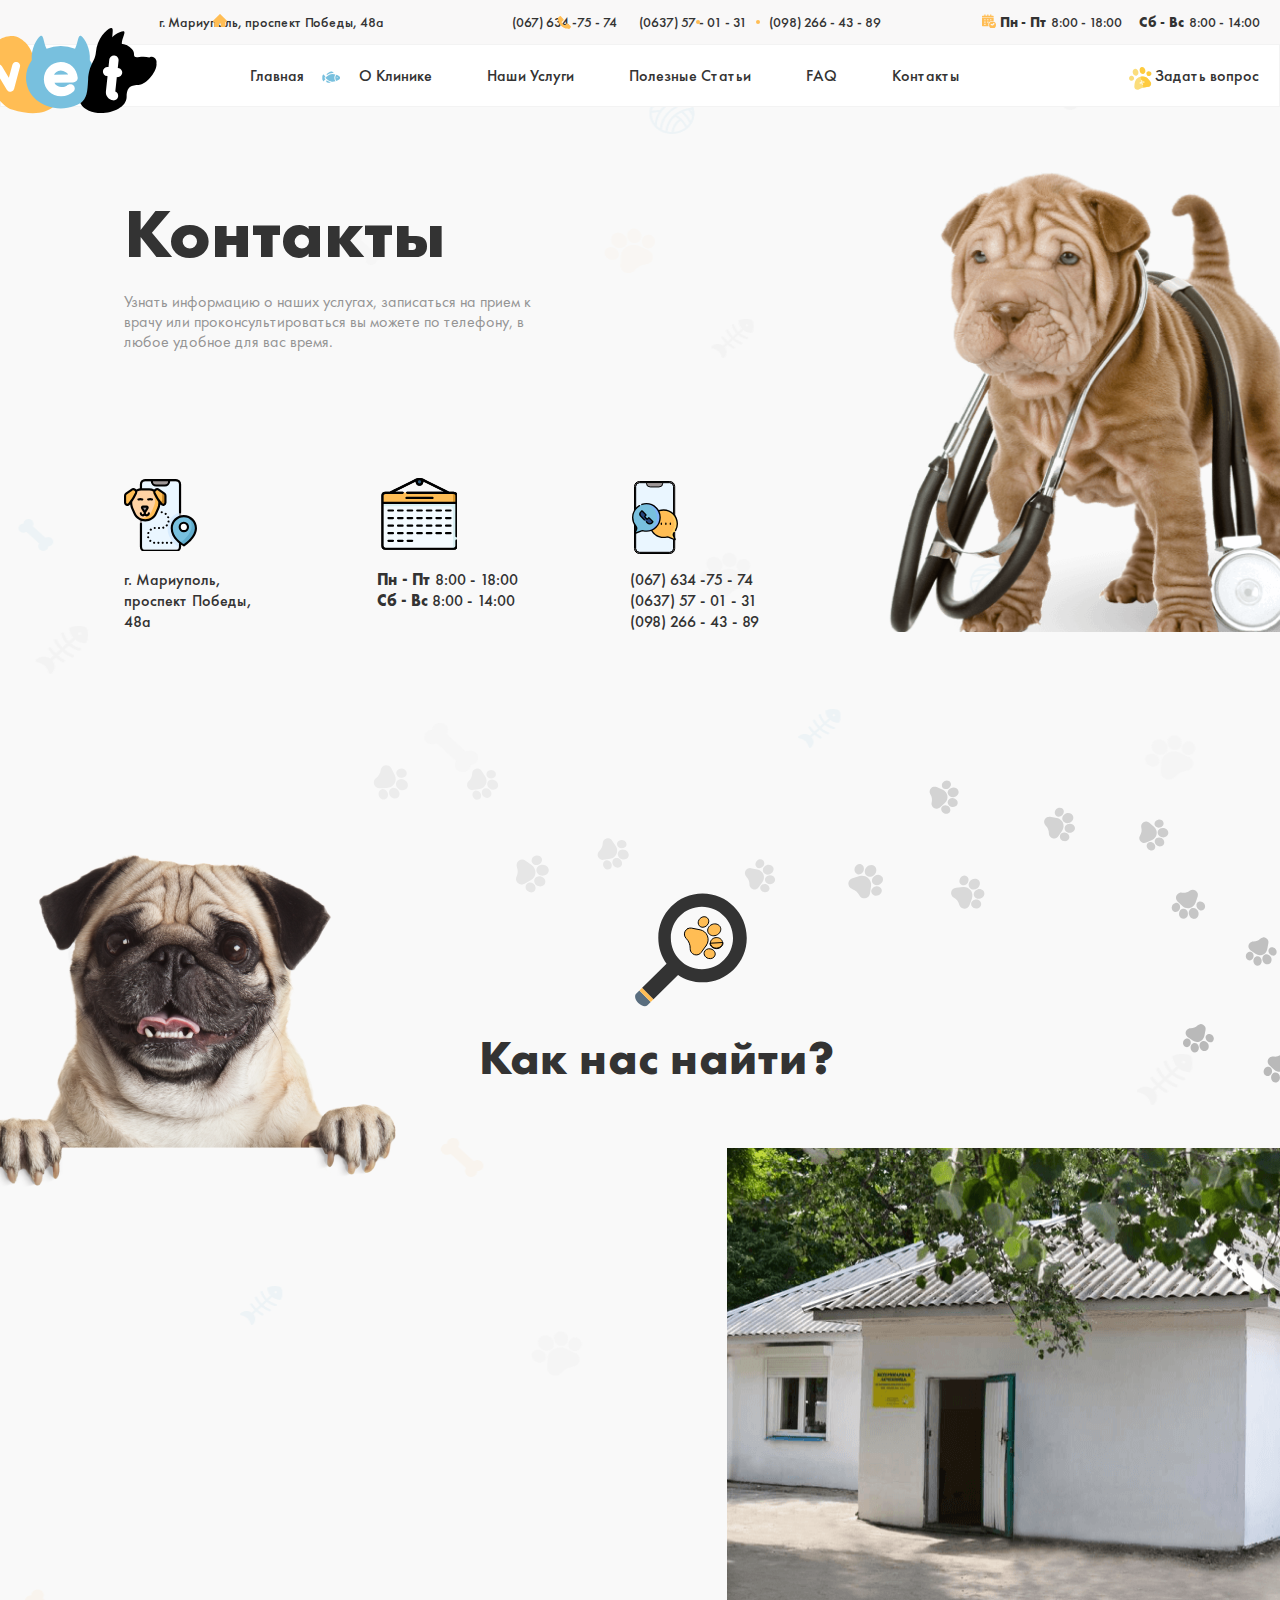
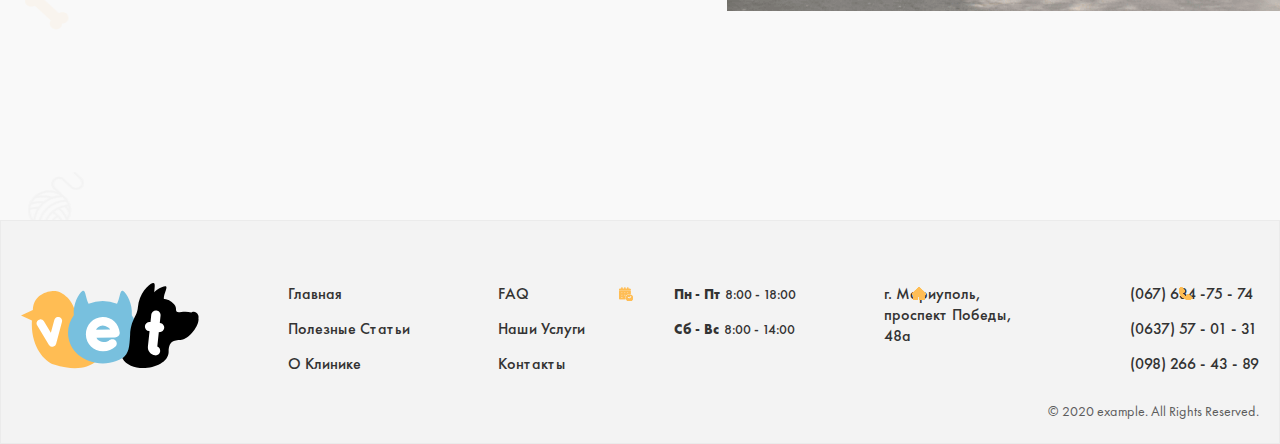
==== commit 20d5ad3a: "uz" ====
--- a/contact.html
+++ b/contact.html
@@ -5,8 +5,8 @@
   <meta http-equiv="X-UA-Compatible" content="IE=edge">
   <meta name="viewport" content="width=device-width, initial-scale=1.0">
   <!-- <link rel="stylesheet" href="./normalize.css"> -->
-  <!-- <link rel="stylesheet" href="./styles.css"> -->
-  <link rel="stylesheet" href="./mini.css">
+  <link rel="stylesheet" href="./styles.css">
+  <!-- <link rel="stylesheet" href="./mini.css"> -->
   <title>Vetrinary clinic</title>
 </head>
 <body>
@@ -60,10 +60,10 @@
                 <a href="#" class="nav-link">Полезные Статьи</a>
               </li>
               <li class="nav-item">
-                <a href="#" class="nav-link">FAQ</a>
+                <a href="faq.html" class="nav-link">FAQ</a>
               </li>
               <li class="nav-item">
-                <a href="" class="nav-link">Контакты</a>
+                <a href="#" class="nav-link">Контакты</a>
               </li>
             </ul>
           </nav>
@@ -76,7 +76,7 @@
   <!-- Main section started -->
   <main class="site__main">
     <!-- CONTACT INTRO STARTED -->
-    <header class="intro">
+    <section class="intro">
       <div class="container">
         <div class="intro__wrapper">
           <h2 class="intro__title">Контакты</h2>
@@ -117,7 +117,7 @@
           </address>
         </div>
       </div>
-    </header>
+    </section>
     <!-- INTRO SECTION FINISHED -->
     <!--SEARCH SECTION STARTED -->
     <section class="search">
@@ -155,13 +155,13 @@
         </ul>
         <ul class="footer-list">
           <li class="footer-item">
-            <a href="" class="item-link">FAQ</a>
+            <a href="faq.html" class="item-link">FAQ</a>
           </li>
           <li class="footer-item">
             <a href="" class="item-link">Наши Услуги</a>
           </li>
           <li class="footer-item">
-            <a href="" class="item-link">Контакты</a>
+            <a href="contact.html" class="item-link">Контакты</a>
           </li>
         </ul>
         <ul class="footer-list">
--- a/styles.css
+++ b/styles.css
@@ -21,7 +21,7 @@
 }
 *{
   -webkit-box-sizing: border-box;
-          box-sizing: border-box;
+  box-sizing: border-box;
 }
 html {
   height: 100%;
@@ -46,6 +46,9 @@
 
 /* Header started */
 .site-header {
+  position: fixed;
+  width: 100%;
+  z-index: 15;
   background-color: #fff;
 }
 .header-start {
@@ -59,11 +62,11 @@
   display: -ms-flexbox;
   display: flex;
   -webkit-box-pack: end;
-      -ms-flex-pack: end;
-          justify-content: flex-end;
+  -ms-flex-pack: end;
+  justify-content: flex-end;
   -webkit-box-align: center;
-      -ms-flex-align: center;
-          align-items: center;
+  -ms-flex-align: center;
+  align-items: center;
 }
 .start-link {
   margin-right: 128px;
@@ -160,8 +163,8 @@
   margin-bottom: 0;
   gap: 17px;
   -webkit-box-pack: justify;
-      -ms-flex-pack: justify;
-          justify-content: space-between;
+  -ms-flex-pack: justify;
+  justify-content: space-between;
   padding-left: 0;
   list-style: none;
 }
@@ -196,11 +199,11 @@
   display: -ms-flexbox;
   display: flex;
   -webkit-box-pack: end;
-      -ms-flex-pack: end;
-          justify-content: flex-end;
+  -ms-flex-pack: end;
+  justify-content: flex-end;
   -webkit-box-align: center;
-      -ms-flex-align: center;
-          align-items: center;
+  -ms-flex-align: center;
+  align-items: center;
   padding-top: 20px;
   padding-bottom: 20px;
   z-index: 1;
@@ -223,11 +226,11 @@
   display: -ms-flexbox;
   display: flex;
   -webkit-box-pack: end;
-      -ms-flex-pack: end;
-          justify-content: flex-end;
+  -ms-flex-pack: end;
+  justify-content: flex-end;
   -webkit-box-align: center;
-      -ms-flex-align: center;
-          align-items: center;
+  -ms-flex-align: center;
+  align-items: center;
   margin-top: 0;
   margin-bottom: 0;
   padding-left: 0;
@@ -313,7 +316,7 @@
 /* Hero section started  */
 
 .hero {
-  padding-top: 153px;
+  padding-top: 373px;
   padding-right: 97px;
   padding-bottom: 354px;
   background-position: calc(50% - 515px) calc(50% + -91px), calc(50% - -740px) calc(50% + 160px);
@@ -385,11 +388,11 @@
 /* Hero section finished */
 /* CONTACT INTRO STARTED */
 .intro {
-  padding-top: 111px;
-  background-image: url("./images/contactibg.png");
-  background-repeat: no-repeat;
-  background-size: contain;
-  background-position: calc(50% - -476px) calc(50% + 0px);
+  padding-top: 201px;
+  background-image: url("./images/bigdog.png");
+  background-repeat: no-repeat;
+  background-size: 487px 548px;
+  background-position: calc(50% - -476px) calc(50% + 100px);
 }
 .intro__wrapper {
   margin-left: 104px;
@@ -418,8 +421,8 @@
   display: -ms-flexbox;
   display: flex;
   -webkit-box-pack: start;
-      -ms-flex-pack: start;
-          justify-content: flex-start;
+  -ms-flex-pack: start;
+  justify-content: flex-start;
   padding-left: 0;
   list-style: none;
 }
@@ -540,10 +543,200 @@
   right: -60px;
 }
 /* SEARCH SECTION FINISHED */
+/* FAQ PAGE STYLES */
+/* hero section started */
+.site-faq {
+}
+.site-faq__hero {
+  margin-left: 195px;
+  padding-top: 280px;
+  padding-bottom: 273px;
+  background-image: url("./images/catfaq.png"), url("./images/birds.png");
+  background-repeat: no-repeat;
+  background-size: 569px 466px, 654px 640px;
+  background-position: calc(50% - -414px) calc(50% + -595px), calc(50% - -407px) calc(50% + 499px);
+
+}
+.site-faq__wrapper {
+  position: relative;
+  text-align: left;
+}
+.site-faq__desc-wrap {
+  width: 447px;
+}
+.site-faq__title {
+  margin-top: 0;
+  margin-bottom: 27px;
+  color: #333;
+  font-size: 70px;
+  font-weight: 700;
+  line-height: 64px;
+}
+.site-faq-desc__wrap {
+  width: 577px;
+}
+.site-faq__desc {
+  margin-top: 0;
+  margin-bottom: 35px;
+  color: #949494;
+  font-size: 16px;
+  font-weight: 400;
+  line-height: 20px;
+}
+.site-faq__link {
+  display: flex;
+  width: 201px;
+  margin-bottom: 63px;
+  padding: 15px 38px;
+  color: #fff;
+  font-size: 16px;
+  line-height: normal;
+  border-radius: 3px;
+  background-color: #78c0de;
+  text-decoration: none;
+  transition: background-color 0.5s linear, opacity 0.5s;
+}
+.site-faq__link:hover {
+  color: #fff;
+  background-color: #ffbd54;
+}
+.site-faq__link::before {
+  margin-right: 6px;
+  display: inline-block;
+  width: 21px;
+  height: 21px;
+  background-image: url("./images/faqcp.svg");
+  background-repeat: no-repeat;
+  border-radius: 3px;
+  content: "";
+}
+.site-faq__list {
+  margin-top: 0;
+  margin-bottom: 0;
+  padding-left: 0;
+  list-style: none;
+}
+.site-faq__item {
+  padding: 31px 41px 75px 63px;
+  width: 752px;
+  border-radius: 5px;
+  border: 1px solid #f3f3f3;
+  background: #fff;
+  transition: all 0.5s linear;
+}
+.site-faq__item:hover {
+  opacity: 0.5;
+}
+.site-faq__item:not(:last-child) {
+  margin-bottom: 18px;
+}
+.site-faq__item:nth-child(2) {
+  padding: 29px 41px 32px 63px;
+}
+.site-faq__item:nth-child(3) {
+  padding: 29px 41px 32px 63px;
+}
+.site-faq__item:nth-child(4) {
+  padding: 29px 41px 44px 63px;
+}
+.site-faq__item:nth-child(5) {
+  padding: 29px 41px 44px 63px;
+}
+.site-faq__item:nth-child(6) {
+  padding: 29px 41px 44px 63px;
+}
+.before__yellow::before {
+  position: absolute;
+  margin-left: 5px;
+  width: 23px;
+  height: 22px;
+  background-image: url("./images/pett.svg");
+  background-repeat: no-repeat;
+  background-size: cover;
+  content: "";
+}
+.before__blue::before {
+  position: absolute;
+  margin-left: 5px;
+  width: 23px;
+  height: 22px;
+  background-image: url("./images/iz.svg");
+  background-repeat: no-repeat;
+  background-size: cover;
+  content: "";
+}
+.site-faq__time--wrap {
+  display: flex;
+  align-items: center;
+  margin-bottom: 15px;
+  margin-left: 34px;
+}
+.site-faq__faq-time {
+  margin-right: 28px;
+  color: #333;
+  font-size: 14px;
+  font-weight: 400;
+  line-height: 22px;
+}
+.site-faq__faq--text {
+  margin-top: 0;
+  margin-bottom: 0;
+  color: #78c0de;
+  text-align: right;
+  font-size: 12px;
+  line-height: 22px;
+  letter-spacing: 0.96px;
+  text-transform: uppercase;
+}
+.site-faq__sub-faq {
+  display: flex;
+  justify-content: space-between;
+}
+.site-faq__subtitle {
+  margin-top: 0;
+  margin-bottom: 0;
+  color: #333;
+  font-size: 20px;
+  line-height: 22px;
+}
+.site-faq__faq-button {
+  position: relative;
+  border: none;
+  background-color: #fff;
+}
+.site-faq__faq-button::after {
+  position: absolute;
+  top: 8px;
+  left: 0;
+  width: 16px;
+  height: 9px;
+  background-image: url("./images/pas.svg");
+  background-repeat: no-repeat;
+  content: "";
+}
+.faq-button__active::after {
+  position: absolute;
+  top: 5px;
+  left: 0;
+  width: 16px;
+  height: 10px;
+  background-image: url("./images/tepa.svg");
+  background-repeat: no-repeat;
+  content: "";
+}
+.site-faq__faq--desc {
+  margin-top: 23px;
+  margin-bottom: 0;
+  color: #949494;
+  font-size: 16px;
+  font-weight: 400;
+  line-height: 20px;
+}
+/* hero section finished  */
+
 /* Article section started  */
 .wrap-article {
   padding-bottom: 191px;
-  position: relative;
 }
 .article-wrapper {
   width: 753px;
@@ -552,8 +745,8 @@
 }
 .article-wrapper::before {
   position: absolute;
-  top: calc(25% - 115px);
-  left: calc(50% + -434px);
+  top: calc(25% - -640px);
+  left: calc(50% + -436px);
   width: 142px;
   height: 128px;
   background-image: url("./images/left.svg");
@@ -562,8 +755,8 @@
 }
 .article-wrapper::after {
   position: absolute;
-  top: calc(25% - 54px);
-  right: calc(50% + -580px);
+  top: calc(25% - -700px);
+  right: calc(50% + -591px);
   width: 142px;
   height: 128px;
   background-image: url("./images/right.svg");
@@ -575,8 +768,8 @@
   display: -ms-flexbox;
   display: flex;
   -webkit-box-align: center;
-      -ms-flex-align: center;
-          align-items: center;
+  -ms-flex-align: center;
+  align-items: center;
   margin: 0;
   margin-bottom: 70px;
   color: #949494;
@@ -587,8 +780,8 @@
 }
 .article-blockquote::before {
   position: absolute;
-  top: calc(25% - 124px);
-  left: calc(50% + -79px);
+  top: calc(25% - -620px);
+  left: calc(50% + -87px);
   width: 142px;
   height: 1px;
   background-image: url("./images/line.svg");
@@ -597,8 +790,8 @@
 }
 .article-blockquote::after {
   position: absolute;
-  top: calc(25% - -23px);
-  left: calc(50% + -79px);
+  top: calc(25% - -790px);
+  left: calc(50% + -87px);
   width: 142px;
   height: 1px;
   background-image: url("./images/line.svg");
@@ -715,11 +908,11 @@
   display: -ms-flexbox;
   display: flex;
   -webkit-box-pack: justify;
-      -ms-flex-pack: justify;
-          justify-content: space-between;
+  -ms-flex-pack: justify;
+  justify-content: space-between;
   -webkit-box-align: start;
-      -ms-flex-align: start;
-          align-items: flex-start;
+  -ms-flex-align: start;
+  align-items: flex-start;
   width: 1223px;
   margin: 0 auto;
   margin-bottom: 0;
@@ -856,8 +1049,8 @@
   display: -ms-flexbox;
   display: flex;
   -webkit-box-align: center;
-      -ms-flex-align: center;
-          align-items: center;
+  -ms-flex-align: center;
+  align-items: center;
   width: 1223px;
   margin: 0 auto;
   border-radius: 0px 5px 5px 5px;
@@ -1080,7 +1273,7 @@
   border: 1px solid #e4e4e2;
 }
 .useful-item:hover {
-opacity: 0.8;
+  opacity: 0.8;
 }
 .useful-item:active {
   opacity: 0.6;
@@ -1090,8 +1283,8 @@
   display: -ms-flexbox;
   display: flex;
   -webkit-box-pack: justify;
-      -ms-flex-pack: justify;
-          justify-content: space-between;
+  -ms-flex-pack: justify;
+  justify-content: space-between;
   list-style: none;
   padding-left: 0;
 }
@@ -1281,11 +1474,11 @@
   display: flex;
   -webkit-box-orient: vertical;
   -webkit-box-direction: normal;
-      -ms-flex-direction: column;
-          flex-direction: column;
+  -ms-flex-direction: column;
+  flex-direction: column;
   -webkit-box-align: start;
-      -ms-flex-align: start;
-          align-items: start;
+  -ms-flex-align: start;
+  align-items: start;
 }
 .contact-input {
   width: 375px;
@@ -1364,8 +1557,8 @@
   display: -ms-flexbox;
   display: flex;
   -webkit-box-pack: justify;
-      -ms-flex-pack: justify;
-          justify-content: space-between;
+  -ms-flex-pack: justify;
+  justify-content: space-between;
 }
 .footer-logo:hover {
   opacity: 0.8;
@@ -1421,7 +1614,7 @@
   .item-link::before {
     position: absolute;
     top: 4px;
-    left: 823px;
+    left: 891px;
     width: 14px;
     height: 13px;
     background-image: url("./images/house.svg");
@@ -1437,7 +1630,7 @@
   .bold::before {
     position: absolute;
     top: 4px;
-    right: 680px;
+    right: 626px;
     width: 14px;
     height: 14px;
     background-image: url("./images/schedule.svg");
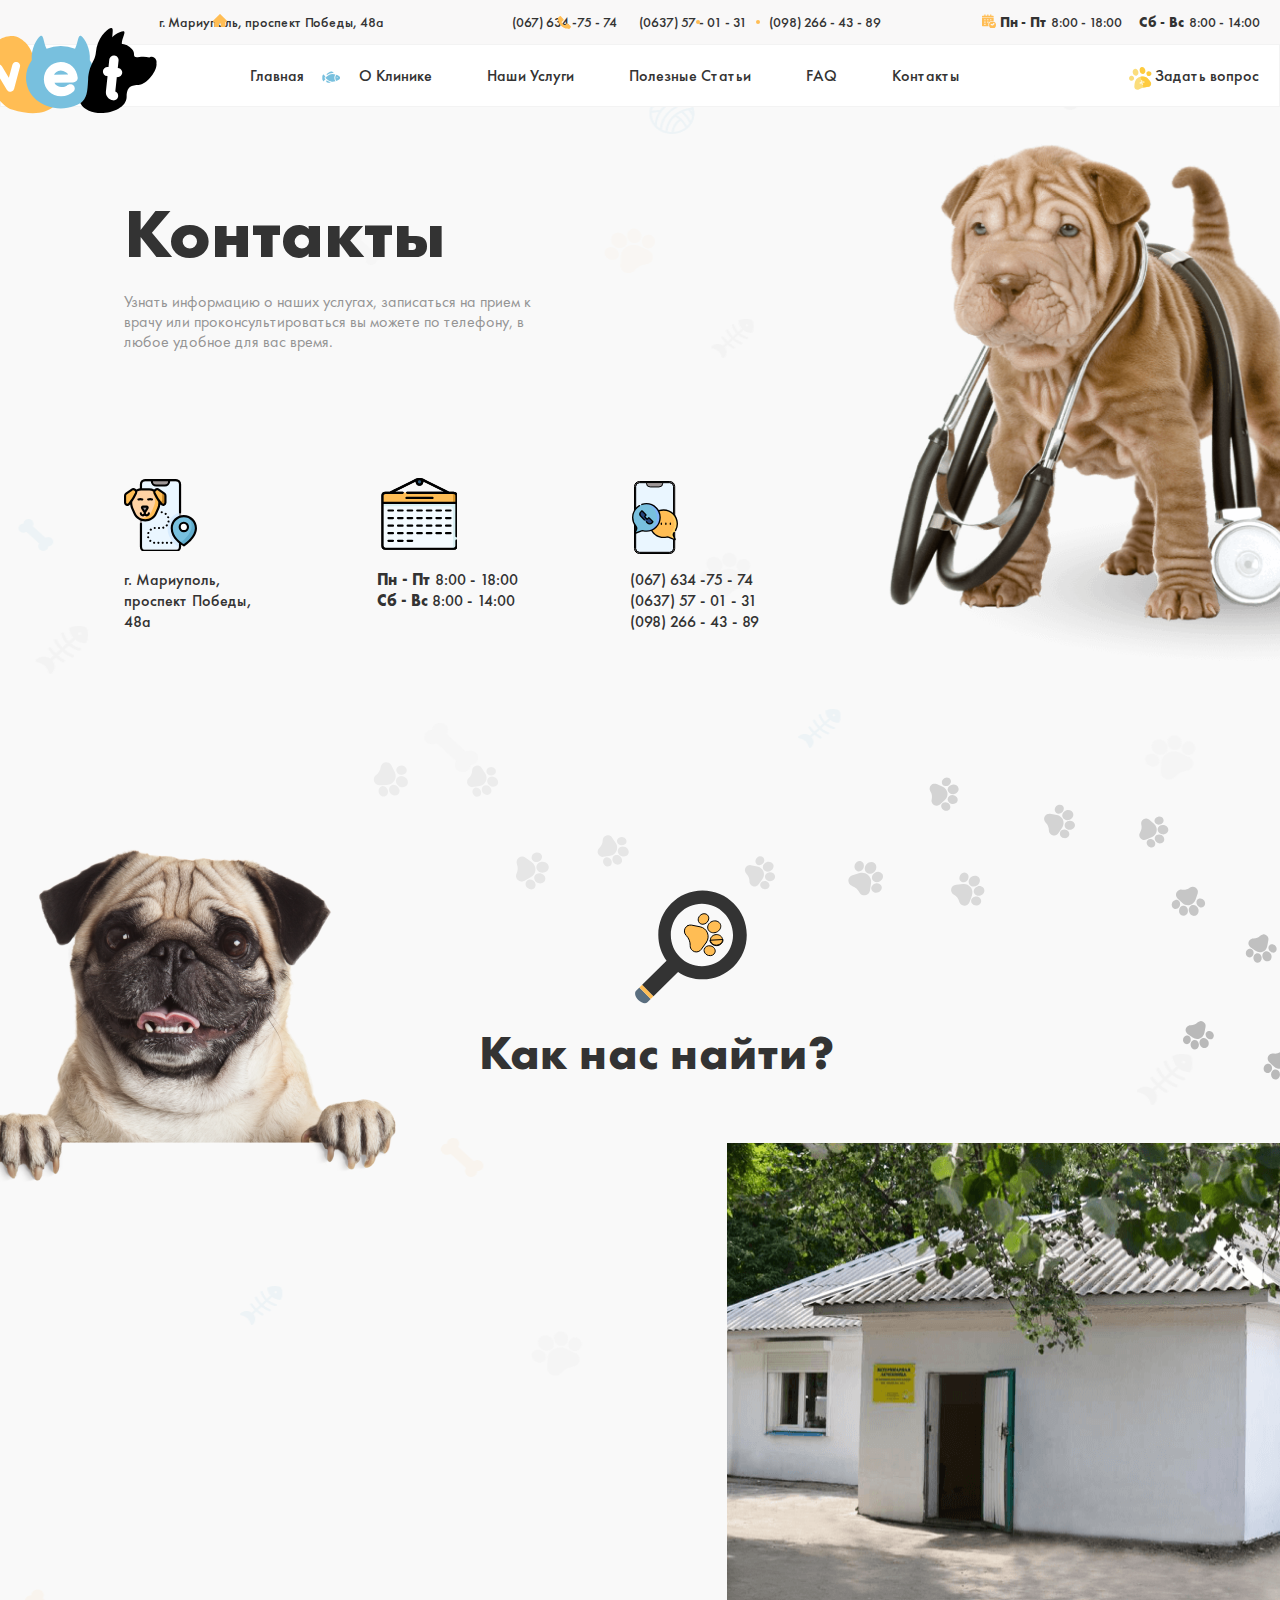
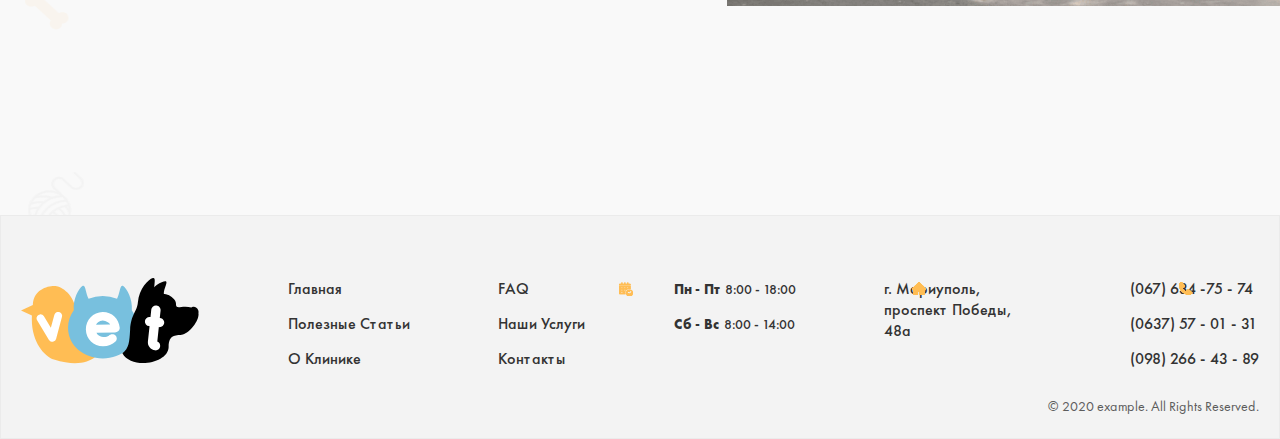
==== commit 5221135e: "uz" ====
--- a/contact.html
+++ b/contact.html
@@ -54,7 +54,7 @@
                 <a href="#" class="nav-link">О Клинике</a>
               </li>
               <li class="nav-item">
-                <a href="#" class="nav-link">Наши Услуги</a>
+                <a href="services.html" class="nav-link">Наши Услуги</a>
               </li>
               <li class="nav-item">
                 <a href="#" class="nav-link">Полезные Статьи</a>
@@ -158,7 +158,7 @@
             <a href="faq.html" class="item-link">FAQ</a>
           </li>
           <li class="footer-item">
-            <a href="" class="item-link">Наши Услуги</a>
+            <a href="services.html" class="item-link">Наши Услуги</a>
           </li>
           <li class="footer-item">
             <a href="contact.html" class="item-link">Контакты</a>
--- a/styles.css
+++ b/styles.css
@@ -314,7 +314,6 @@
 }
 /* Header finished  */
 /* Hero section started  */
-
 .hero {
   padding-top: 373px;
   padding-right: 97px;
@@ -389,10 +388,11 @@
 /* CONTACT INTRO STARTED */
 .intro {
   padding-top: 201px;
+  padding-bottom: 40px;
   background-image: url("./images/bigdog.png");
   background-repeat: no-repeat;
   background-size: 487px 548px;
-  background-position: calc(50% - -476px) calc(50% + 100px);
+  background-position: calc(50% - -476px) calc(50% + 52px);
 }
 .intro__wrapper {
   margin-left: 104px;
@@ -492,10 +492,10 @@
 /* CONTACT INTRO FINISHED */
 /* SEARCH SECTION STARTED */
 .search {
-  padding-top: 395px;
+  padding-top: 350px;
   padding-bottom: 206px;
   background-image: url("./images/bgbgbg.svg");
-  background-position: calc(50% - -194px) calc(50% + -303px);
+  background-position: calc(50% - -194px) calc(50% + -323px);
   background-repeat: no-repeat;
   background-size: 934px 329px;;
 }
@@ -545,8 +545,6 @@
 /* SEARCH SECTION FINISHED */
 /* FAQ PAGE STYLES */
 /* hero section started */
-.site-faq {
-}
 .site-faq__hero {
   margin-left: 195px;
   padding-top: 280px;
@@ -554,7 +552,7 @@
   background-image: url("./images/catfaq.png"), url("./images/birds.png");
   background-repeat: no-repeat;
   background-size: 569px 466px, 654px 640px;
-  background-position: calc(50% - -414px) calc(50% + -595px), calc(50% - -407px) calc(50% + 499px);
+  background-position: calc(50% - 414px) calc(50% + -595px), calc(50% - -407px) calc(50% + 490px);
 
 }
 .site-faq__wrapper {
@@ -733,7 +731,197 @@
   line-height: 20px;
 }
 /* hero section finished  */
+/* FAQ FINISHED */
+/* SERVICES STARTED  */
+.servises {
+  padding-top: 212px;
+  padding-bottom: 169px;
+  background-image: url("./images/tuti.png");
+  background-position: calc(50% - -479px) calc(50% + -699px);
+  background-size: 435px 435px;
+  background-repeat: no-repeat;
+}
+.servises__wrapper {
+  margin-bottom: 140px;
+  width: 447px;
+  margin-left: 112px;
+}
+.servises__title {
+  margin-top: 0;
+  margin-bottom: 21px;
+  color: #333;
+  font-size: 70px;
+  font-weight: 700;
+  line-height: 64px;
+}
+.servises__desc {
+  margin-top: 0;
+  color: #949494;
+  font-size: 16px;
+  font-weight: 400;
+  line-height: 20px;
+}
+.servises__parent {
+  position: relative;
+  display: grid;
+  grid-template-rows: repeat(3, 420px);
+  grid-template-columns: repeat(4, 305px);
+  row-gap: 34px;
+  column-gap: 30px;
+}
+.servises__child {
+  padding: 157px 22px 45px 54px;
+  background-image: url("./images/itpanja.svg");
+  background-repeat: no-repeat;
+  background-position: calc(50% - -83px) calc(50% + -151px);
+  border-radius: 5px;
+  background-color: #fff;
+  transition: box-shadow 0.3s ease;
+}
+.servises__child:hover {
+  box-shadow: 0px 0px 15px 1px rgba(34, 60, 80, 0.24);
+  transition: box-shadow 0.3s ease;
 
+  }
+.servises__child:nth-child(1)::before {
+  position: absolute;
+  top: 58px;
+  width: 54px;
+  height: 77px;
+  background-image: url("./images/doctor-male.svg");
+  content: "";
+}
+.servises__child:nth-child(2)::before {
+  position: absolute;
+  top: 58px;
+  width: 61px;
+  height: 77px;
+  background-image: url("./images/twoo.svg");
+  content: "";
+}
+.servises__child:nth-child(3)::before {
+  position: absolute;
+  top: 58px;
+  width: 72px;
+  height: 77px;
+  background-image: url("./images/three.svg");
+  content: "";
+}
+.servises__child:nth-child(4)::before {
+  position: absolute;
+  top: 58px;
+  width: 76px;
+  height: 76px;
+  background-image: url("./images/four.svg");
+  content: "";
+}
+.servises__child:nth-child(5)::before {
+  position: absolute;
+  top: 506px;
+  left: 58px;
+  width: 78px;
+  height: 78px;
+  background-image: url("./images/fife.svg");
+  background-repeat: no-repeat;
+  content: "";
+}
+.servises__child:nth-child(6)::before {
+  position: absolute;
+  top: 506px;
+  left: 390px;
+  width: 76px;
+  height: 76px;
+  background-image: url("./images/six.svg");
+  background-repeat: no-repeat;
+  content: "";
+}
+.servises__child:nth-child(7)::before {
+  position: absolute;
+  top: 506px;
+  left: 725px;
+  width: 77px;
+  height: 77px;
+  background-image: url("./images/seven.svg");
+  content: "";
+}
+.servises__child:nth-child(8)::before {
+  position: absolute;
+  top: 506px;
+  right: 197px;
+  width: 40px;
+  height: 77px;
+  background-image: url("./images/nayt.svg");
+  content: "";
+}
+.servises__child:nth-child(9)::before {
+  position: absolute;
+  bottom: 287px;
+  width: 87px;
+  height: 78px;
+  background-image: url("./images/eyn.svg");
+  content: "";
+}
+.servises__child:nth-child(10)::before {
+  position: absolute;
+  bottom: 287px;
+  width: 68px;
+  height: 77px;
+  background-image: url("./images/ten.svg");
+  content: "";
+}
+.servises__child:nth-child(11)::before {
+  position: absolute;
+  bottom: 287px;
+  width: 78px;
+  height: 78px;
+  background-image: url("./images/elevn.svg");
+  content: "";
+}
+.servises__child:nth-child(12)::before {
+  position: absolute;
+  bottom: 287px;
+  width: 77px;
+  height: 77px;
+  background-image: url("./images/twelw.svg");
+  content: "";
+}
+
+.servises__subtitle {
+  margin-top: 0;
+  margin-bottom: 14px;
+  color: #333;
+  font-size: 32px;
+  font-weight: 500;
+  line-height: 34px;
+}
+.servises__text {
+  margin-top: 0;
+  margin-bottom: 26px;
+  color: #949494;
+  font-size: 16px;
+  font-weight: 400;
+  line-height: 20px;
+}
+.servises__link {
+  display: inline-block;
+  width: 156px;
+  text-align: center;
+  padding: 15px 30px;
+  color: #fff;
+  font-size: 16px;
+  font-weight: 400;
+  line-height: normal;
+  border-radius: 3px;
+  background: #ffbd54;
+  text-decoration: none;
+}
+.servises__link:hover {
+  background-color: #000;
+}
+.servises__link--active {
+background-color: #78C0DE;
+}
+/* SERVICES FINISHED  */
 /* Article section started  */
 .wrap-article {
   padding-bottom: 191px;
